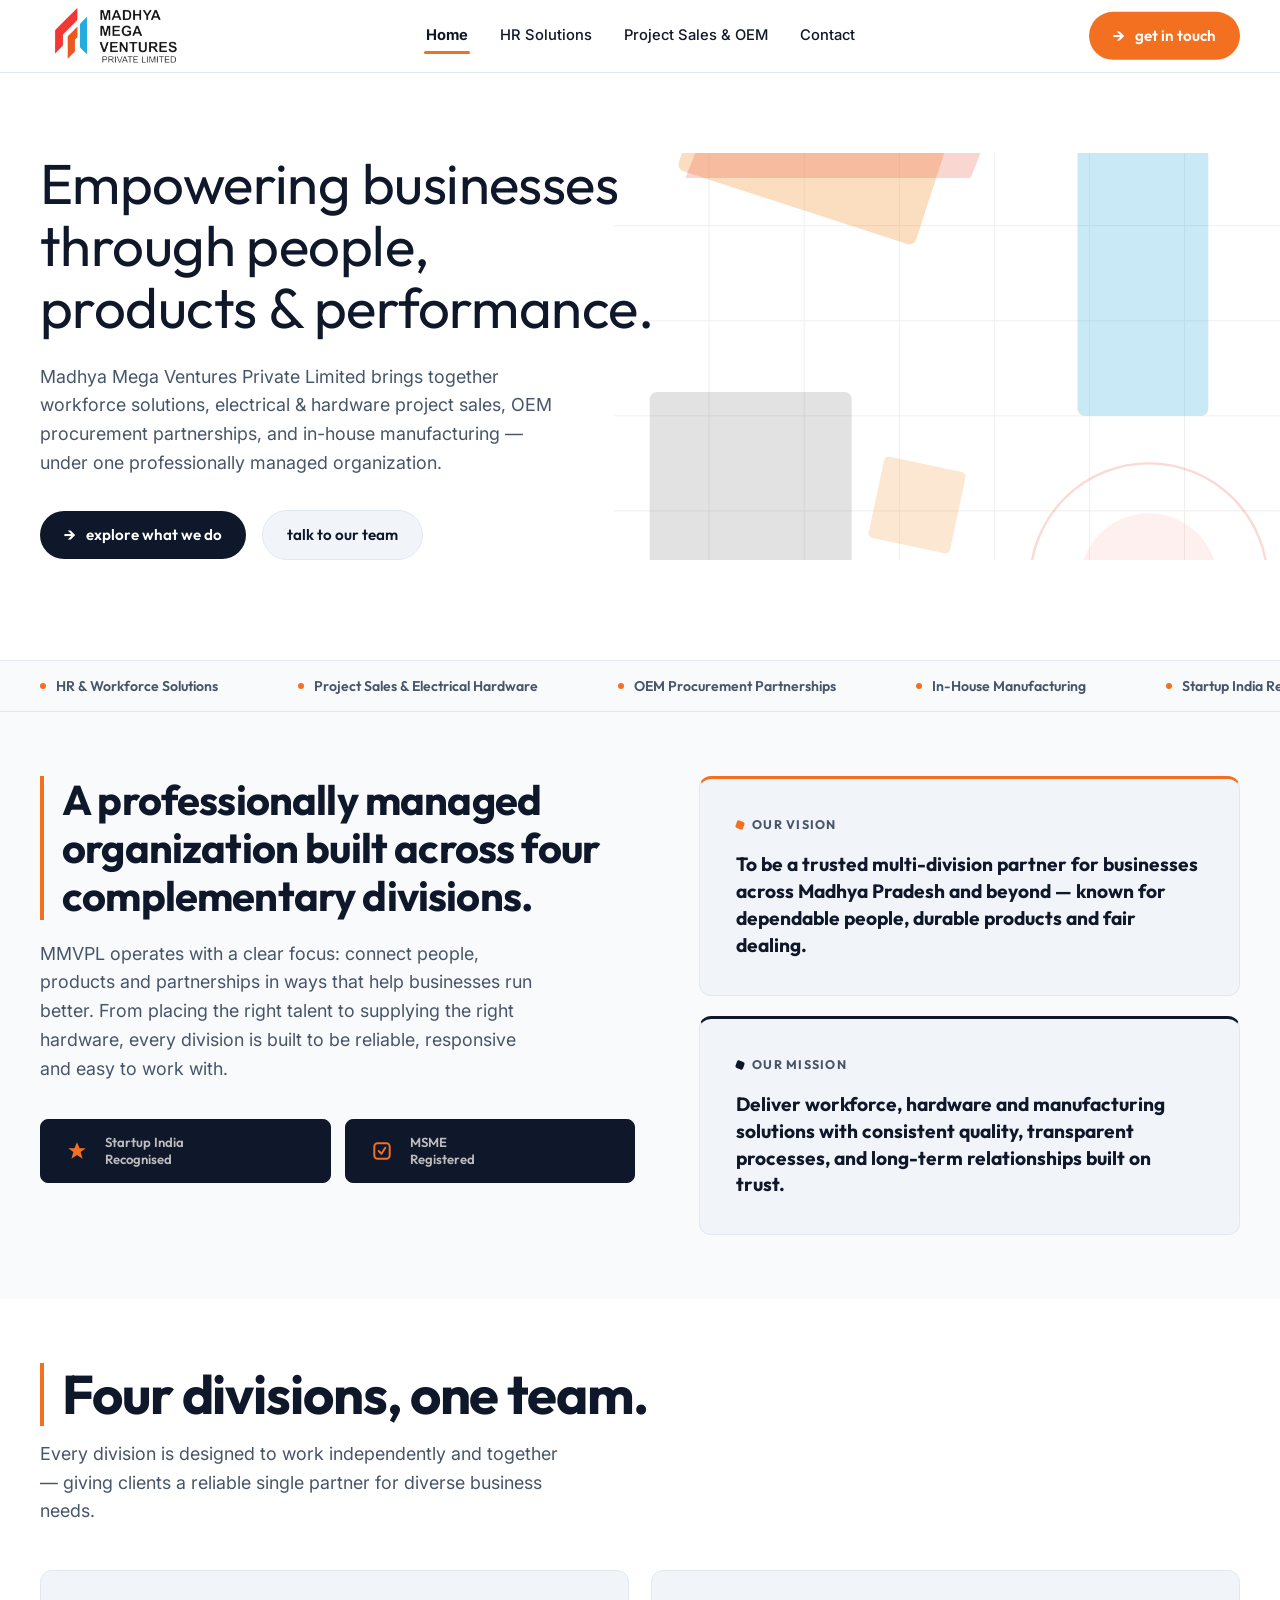
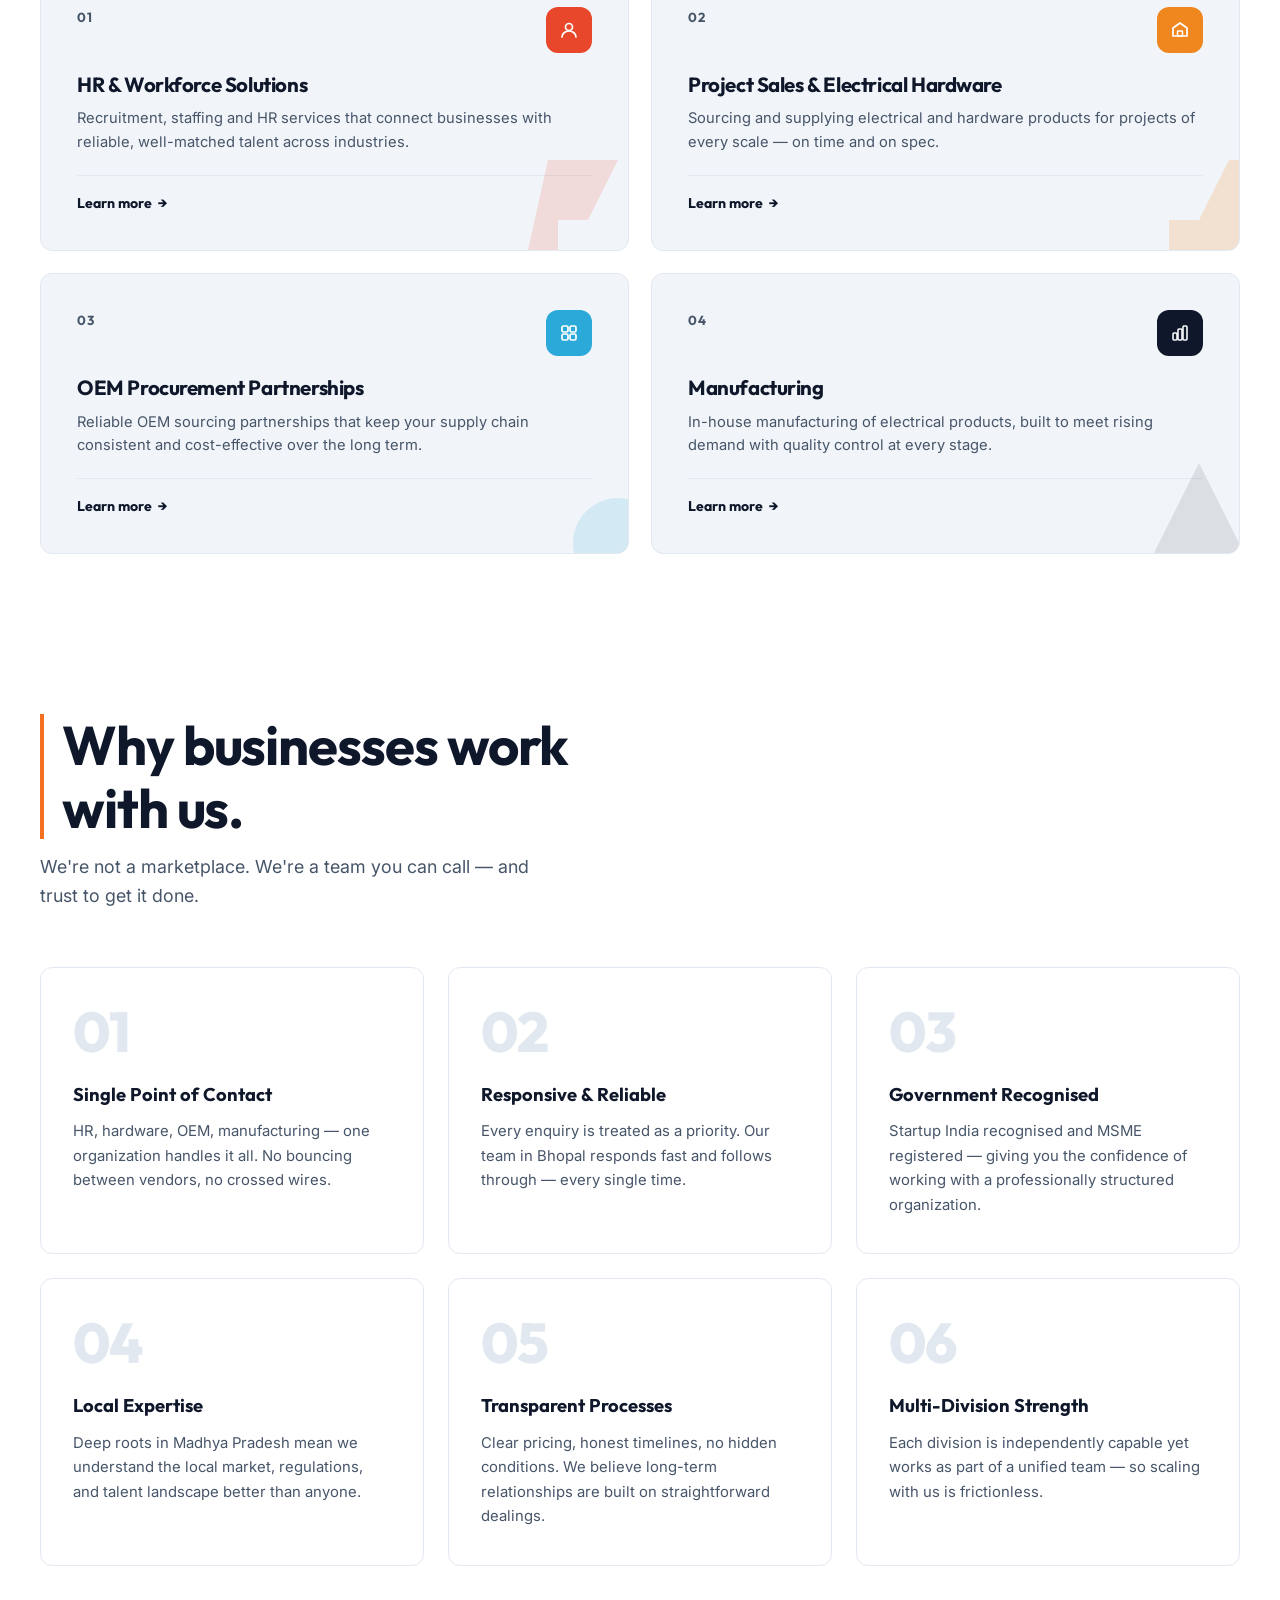
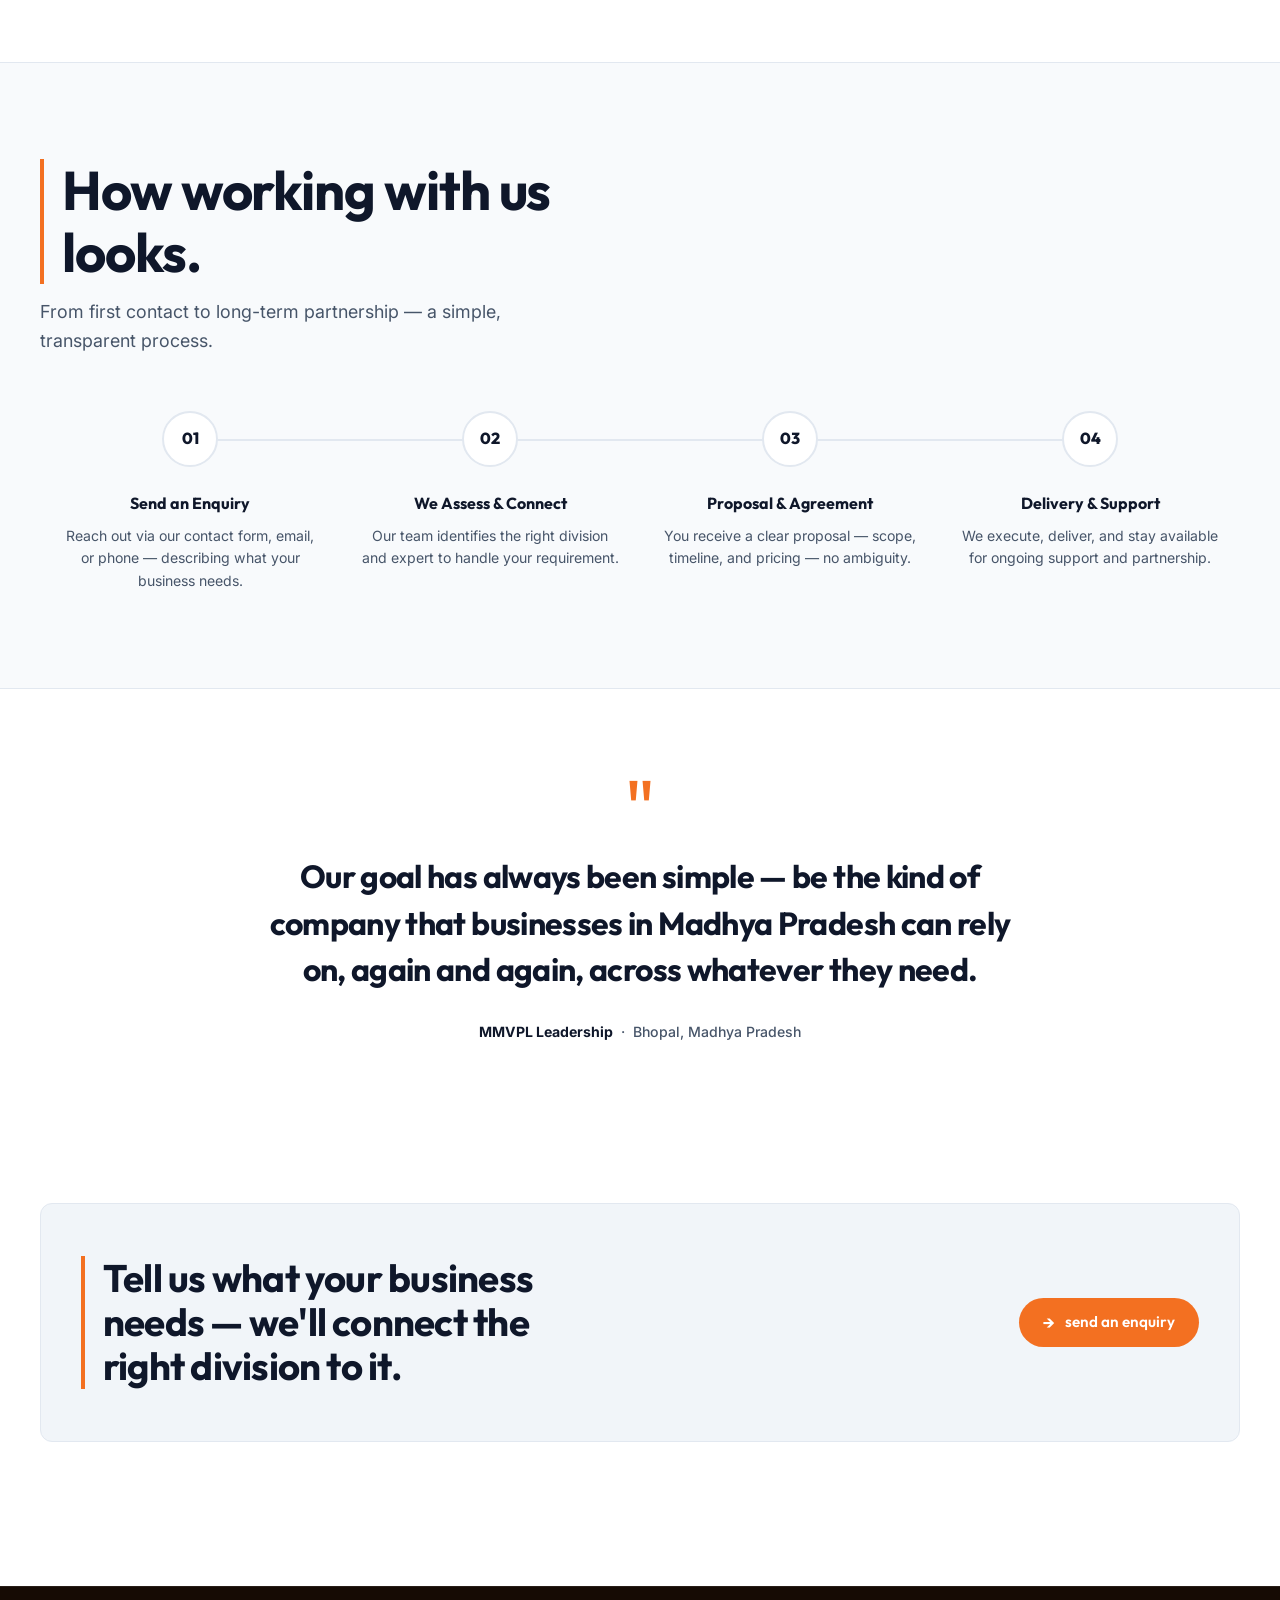
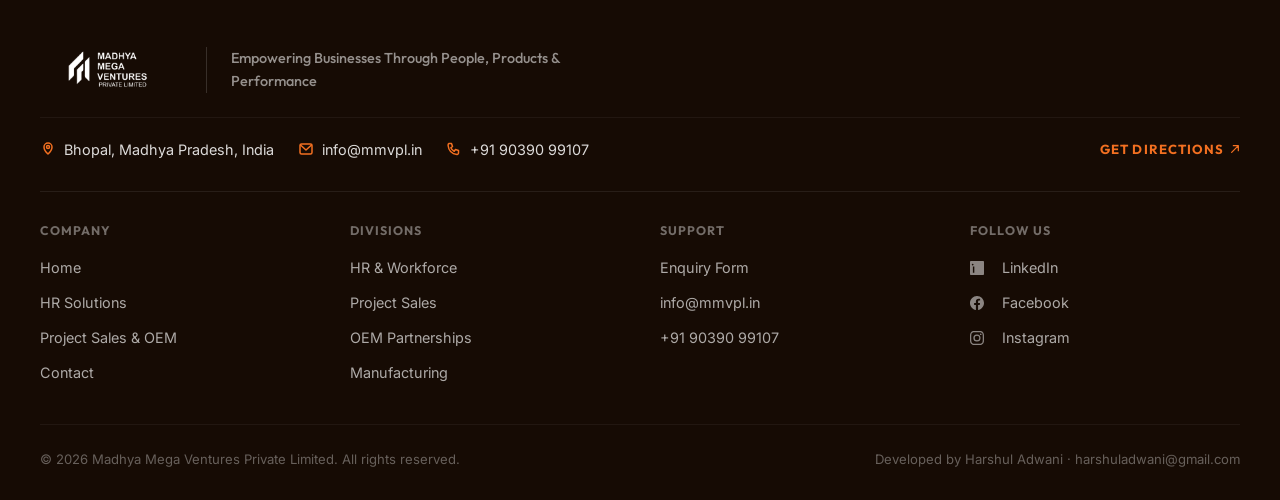
==== index.html @ 1be4a516 "updated website" ====
<!DOCTYPE html>
<html lang="en">
<head>
  <meta charset="UTF-8" />
  <meta name="viewport" content="width=device-width, initial-scale=1.0" />
  <title>Madhya Mega Ventures Pvt Ltd — Empowering Businesses Through People, Products & Performance</title>
  <meta name="description" content="MMVPL is a Startup India recognized, MSME registered company in Bhopal delivering HR & workforce solutions, electrical & hardware project sales, OEM procurement partnerships, and electrical product manufacturing." />
  <link rel="preconnect" href="https://fonts.googleapis.com">
  <link rel="preconnect" href="https://fonts.gstatic.com" crossorigin>
  <link href="https://fonts.googleapis.com/css2?family=DM+Serif+Display&family=Outfit:wght@500;600;700;800&family=Inter:wght@400;500;600&display=swap" rel="stylesheet">
  <link rel="stylesheet" href="style.css" />
  <style>
    /* ── Scroll-reveal base ── */
    .reveal {
      opacity: 0;
      transform: translateY(36px);
      transition: opacity 0.7s cubic-bezier(0.22,1,0.36,1), transform 0.7s cubic-bezier(0.22,1,0.36,1);
    }
    .reveal.visible { opacity: 1; transform: none; }
    .reveal-left  { opacity:0; transform:translateX(-40px); transition: opacity 0.7s cubic-bezier(0.22,1,0.36,1), transform 0.7s cubic-bezier(0.22,1,0.36,1); }
    .reveal-right { opacity:0; transform:translateX(40px);  transition: opacity 0.7s cubic-bezier(0.22,1,0.36,1), transform 0.7s cubic-bezier(0.22,1,0.36,1); }
    .reveal-left.visible, .reveal-right.visible { opacity:1; transform:none; }

    /* delay helpers */
    .d1 { transition-delay: 0.08s; }
    .d2 { transition-delay: 0.18s; }
    .d3 { transition-delay: 0.28s; }
    .d4 { transition-delay: 0.38s; }

    /* ── Hero animations ── */
    @keyframes heroFadeUp {
      from { opacity:0; transform:translateY(28px); }
      to   { opacity:1; transform:none; }
    }
    .hero-content h1  { animation: heroFadeUp .85s cubic-bezier(0.22,1,0.36,1) .1s both; }
    .hero-content .lede { animation: heroFadeUp .85s cubic-bezier(0.22,1,0.36,1) .28s both; }
    .hero-actions     { animation: heroFadeUp .85s cubic-bezier(0.22,1,0.36,1) .42s both; }
    .hero-badges      { animation: heroFadeUp .85s cubic-bezier(0.22,1,0.36,1) .56s both; }

    @keyframes geoFloat {
      0%,100% { transform: translateY(0px) rotate(0deg); }
      50%      { transform: translateY(-14px) rotate(1.5deg); }
    }
    .hero-geo { animation: geoFloat 9s ease-in-out infinite; }

    /* ── Hero trust badges (inline, below buttons) ── */
    .hero-badges {
      display: flex;
      gap: 12px;
      margin-top: 36px;
      flex-wrap: wrap;
    }
    .hero-badge {
      display: inline-flex;
      align-items: center;
      gap: 8px;
      padding: 8px 16px;
      border-radius: var(--radius-pill);
      border: 1px solid var(--line);
      background: var(--card);
      font-family: var(--ff-display);
      font-size: 0.82rem;
      font-weight: 600;
      color: var(--ink);
    }
    .hero-badge svg { width:14px; height:14px; color: var(--accent); flex-shrink:0; }

    /* ── Ticker / marquee ── */
    .ticker-wrap {
      overflow: hidden;
      border-top: 1px solid var(--line);
      border-bottom: 1px solid var(--line);
      padding: 14px 0;
      background: var(--bg-soft);
    }
    .ticker-track {
      display: flex;
      width: max-content;
      animation: ticker 28s linear infinite;
    }
    .ticker-track:hover { animation-play-state: paused; }
    @keyframes ticker {
      from { transform: translateX(0); }
      to   { transform: translateX(-50%); }
    }
    .ticker-item {
      display: flex;
      align-items: center;
      gap: 10px;
      padding: 0 40px;
      font-family: var(--ff-display);
      font-size: 0.88rem;
      font-weight: 600;
      color: var(--ink-soft);
      white-space: nowrap;
    }
    .ticker-dot {
      width: 6px; height: 6px;
      border-radius: 50%;
      background: var(--accent);
      flex-shrink: 0;
    }

    /* ── Stats strip ── */
    .stats-strip {
      padding: 72px 0;
      background: var(--bg-soft);
      border-bottom: 1px solid var(--line);
    }
    .stats-grid {
      display: grid;
      grid-template-columns: repeat(4, 1fr);
      gap: 0;
    }
    .stat-item {
      padding: 24px 40px;
      border-right: 1px solid var(--line);
      text-align: center;
    }
    .stat-item:last-child { border-right: none; }
    .stat-number {
      font-family: var(--ff-display);
      font-size: clamp(2.4rem, 4vw, 3.6rem);
      font-weight: 800;
      letter-spacing: -0.04em;
      color: var(--ink);
      line-height: 1;
    }
    .stat-number span { color: var(--accent); }
    .stat-label {
      font-size: 0.88rem;
      color: var(--ink-soft);
      margin-top: 6px;
      font-weight: 500;
    }

    /* ── Why us / pillars ── */
    .pillars-section { padding: 96px 0; }
    .pillars-grid {
      display: grid;
      grid-template-columns: repeat(3, 1fr);
      gap: 24px;
      margin-top: 56px;
    }
    .pillar-card {
      padding: 36px 32px;
      border-radius: var(--radius-lg);
      border: 1px solid var(--line);
      background: var(--bg);
      position: relative;
      overflow: hidden;
      transition: border-color .25s, box-shadow .25s, transform .25s;
    }
    .pillar-card:hover {
      border-color: var(--accent);
      box-shadow: 0 12px 32px -8px rgba(0,0,0,0.08);
      transform: translateY(-4px);
    }
    .pillar-num {
      font-family: var(--ff-display);
      font-size: 3.5rem;
      font-weight: 800;
      color: var(--line);
      line-height: 1;
      margin-bottom: 20px;
      letter-spacing: -0.04em;
    }
    .pillar-title {
      font-family: var(--ff-display);
      font-size: 1.15rem;
      font-weight: 700;
      color: var(--ink);
      margin-bottom: 10px;
    }
    .pillar-desc { font-size: 0.93rem; color: var(--ink-soft); line-height: 1.65; }
    .pillar-accent-line {
      position: absolute;
      bottom: 0; left: 0; right: 0;
      height: 3px;
      background: var(--accent);
      transform: scaleX(0);
      transform-origin: left;
      transition: transform .3s cubic-bezier(0.22,1,0.36,1);
    }
    .pillar-card:hover .pillar-accent-line { transform: scaleX(1); }

    /* ── Process / how it works ── */
    .process-section {
      padding: 96px 0;
      background: var(--bg-soft);
      border-top: 1px solid var(--line);
      border-bottom: 1px solid var(--line);
    }
    .process-steps {
      display: grid;
      grid-template-columns: repeat(4, 1fr);
      gap: 0;
      margin-top: 56px;
      position: relative;
    }
    .process-steps::before {
      content: '';
      position: absolute;
      top: 28px; left: 12.5%; right: 12.5%;
      height: 2px;
      background: var(--line);
      z-index: 0;
    }
    .process-step {
      display: flex;
      flex-direction: column;
      align-items: center;
      text-align: center;
      padding: 0 20px;
      position: relative;
      z-index: 1;
    }
    .step-circle {
      width: 56px; height: 56px;
      border-radius: 50%;
      background: var(--bg);
      border: 2px solid var(--line);
      display: flex; align-items: center; justify-content: center;
      font-family: var(--ff-display);
      font-weight: 800;
      font-size: 1rem;
      color: var(--ink);
      margin-bottom: 24px;
      transition: background .25s, border-color .25s, color .25s;
      position: relative;
    }
    .process-step.active .step-circle,
    .process-step:hover .step-circle {
      background: var(--accent);
      border-color: var(--accent);
      color: #fff;
    }
    .step-title {
      font-family: var(--ff-display);
      font-size: 1rem;
      font-weight: 700;
      color: var(--ink);
      margin-bottom: 8px;
    }
    .step-desc { font-size: 0.88rem; color: var(--ink-soft); line-height: 1.6; }

    /* ── Testimonial / quote band ── */
    .quote-band {
      padding: 96px 0;
    }
    .quote-inner {
      max-width: 780px;
      margin: 0 auto;
      text-align: center;
    }
    .quote-mark {
      font-family: var(--ff-display);
      font-size: 5rem;
      line-height: .6;
      color: var(--accent);
      margin-bottom: 20px;
      display: block;
    }
    .quote-text {
      font-family: var(--ff-display);
      font-size: clamp(1.4rem, 2.6vw, 2rem);
      font-weight: 700;
      color: var(--ink);
      line-height: 1.45;
      letter-spacing: -.02em;
    }
    .quote-attr {
      margin-top: 28px;
      font-size: 0.88rem;
      color: var(--ink-soft);
      font-weight: 500;
    }
    .quote-attr strong { color: var(--ink); }

    /* ── Responsive additions ── */
    @media (max-width: 980px) {
      .stats-grid { grid-template-columns: repeat(2,1fr); }
      .stat-item:nth-child(2) { border-right: none; }
      .stat-item:nth-child(3) { border-top: 1px solid var(--line); }
      .stat-item:nth-child(4) { border-top: 1px solid var(--line); border-right: none; }
      .pillars-grid { grid-template-columns: 1fr 1fr; }
      .process-steps { grid-template-columns: 1fr 1fr; gap: 40px; }
      .process-steps::before { display: none; }
    }
    @media (max-width: 640px) {
      .stats-grid { grid-template-columns: 1fr 1fr; }
      .pillars-grid { grid-template-columns: 1fr; }
      .process-steps { grid-template-columns: 1fr; }
    }
  </style>
</head>
<body data-accent="orange">

  <!-- NAV -->
  <header class="site-header">
    <nav class="nav" aria-label="Primary">
      <a href="index.html" class="brand" aria-label="MMVPL home">
        <img class="brand-mark" src="images/logo-full.png" alt="MMVPL logo" />
      </a>
      <ul class="nav-links">
        <li><a href="index.html" aria-current="page">Home</a></li>
        <li><a href="hr-solutions.html">HR Solutions</a></li>
        <li><a href="project-sales-oem.html">Project Sales &amp; OEM</a></li>
        <li><a href="contact.html">Contact</a></li>
      </ul>
      <a href="contact.html" class="btn btn-accent nav-cta">
        <span class="btn-arrow" aria-hidden="true">→</span>
        get in touch
      </a>
      <button class="nav-toggle" aria-label="Open menu" aria-expanded="false">
        <svg viewBox="0 0 18 18" fill="none"><path d="M2 5h14M2 9h14M2 13h14" stroke="currentColor" stroke-width="1.6" stroke-linecap="round"/></svg>
      </button>
      <div class="nav-drawer">
        <ul>
          <li><a href="index.html" aria-current="page">Home</a></li>
          <li><a href="hr-solutions.html">HR Solutions</a></li>
          <li><a href="project-sales-oem.html">Project Sales &amp; OEM</a></li>
          <li><a href="contact.html">Contact</a></li>
        </ul>
        <a href="contact.html" class="btn btn-accent nav-cta">
          <span class="btn-arrow" aria-hidden="true">→</span>
          get in touch
        </a>
      </div>
    </nav>
  </header>

  <main>

    <!-- ============================================================
         HERO
    ============================================================ -->
    <section class="hero">
      <div class="container hero-grid">
        <div class="hero-content">
          <h1>Empowering businesses through people, products &amp; performance.</h1>
          <p class="lede">Madhya Mega Ventures Private Limited brings together workforce solutions, electrical &amp; hardware project sales, OEM procurement partnerships, and in-house manufacturing — under one professionally managed organization.</p>
          <div class="hero-actions">
            <a href="#what-we-do" class="btn btn-primary">
              <span class="btn-arrow" aria-hidden="true">→</span>
              explore what we do
            </a>
            <a href="contact.html" class="btn btn-ghost">talk to our team</a>
          </div>
        </div>
        <div class="hero-visual" aria-hidden="true">
          <svg class="hero-geo" viewBox="0 0 560 700" fill="none" xmlns="http://www.w3.org/2000/svg" preserveAspectRatio="xMidYMid slice" style="mix-blend-mode:multiply;">
            <g stroke="#C8C2B8" stroke-width="0.7" opacity="0.3">
              <line x1="0" y1="80"  x2="560" y2="80"/><line x1="0" y1="160" x2="560" y2="160"/>
              <line x1="0" y1="240" x2="560" y2="240"/><line x1="0" y1="320" x2="560" y2="320"/>
              <line x1="0" y1="400" x2="560" y2="400"/><line x1="0" y1="480" x2="560" y2="480"/>
              <line x1="0" y1="560" x2="560" y2="560"/>
              <line x1="80"  y1="0" x2="80"  y2="700"/><line x1="160" y1="0" x2="160" y2="700"/>
              <line x1="240" y1="0" x2="240" y2="700"/><line x1="320" y1="0" x2="320" y2="700"/>
              <line x1="400" y1="0" x2="400" y2="700"/><line x1="480" y1="0" x2="480" y2="700"/>
            </g>
            <rect x="80" y="20" width="210" height="210" rx="6" fill="#F0871E" opacity="0.28" transform="rotate(18 185 125)"/>
            <polygon points="140,0 380,0 300,200 60,200" fill="#E8472B" opacity="0.22"/>
            <rect x="390" y="40" width="110" height="360" rx="6" fill="#2BA9D9" opacity="0.25"/>
            <rect x="30" y="380" width="170" height="170" rx="6" fill="#16151A" opacity="0.12"/>
            <rect x="220" y="440" width="70" height="70" rx="4" fill="#F0871E" opacity="0.2" transform="rotate(12 255 475)"/>
            <circle cx="450" cy="540" r="100" stroke="#E8472B" stroke-width="2" fill="none" opacity="0.2"/>
            <circle cx="450" cy="540" r="58" fill="#E8472B" opacity="0.08"/>
            <line x1="460" y1="10" x2="560" y2="110" stroke="#16151A" stroke-width="2" opacity="0.08" stroke-linecap="round"/>
            <circle cx="490" cy="630" r="6" fill="#16151A" opacity="0.1"/>
            <rect x="30" y="580" width="150" height="7" rx="4" fill="#2BA9D9" opacity="0.18"/>
          </svg>
        </div>
      </div>
    </section>

    <!-- ============================================================
         TICKER
    ============================================================ -->
    <div class="ticker-wrap" aria-hidden="true">
      <div class="ticker-track">
        <!-- repeated twice for seamless loop -->
        <span class="ticker-item"><span class="ticker-dot"></span>HR &amp; Workforce Solutions</span>
        <span class="ticker-item"><span class="ticker-dot"></span>Project Sales &amp; Electrical Hardware</span>
        <span class="ticker-item"><span class="ticker-dot"></span>OEM Procurement Partnerships</span>
        <span class="ticker-item"><span class="ticker-dot"></span>In-House Manufacturing</span>
        <span class="ticker-item"><span class="ticker-dot"></span>Startup India Recognised</span>
        <span class="ticker-item"><span class="ticker-dot"></span>MSME Registered</span>
        <span class="ticker-item"><span class="ticker-dot"></span>Based in Bhopal, MP</span>
        <span class="ticker-item"><span class="ticker-dot"></span>HR &amp; Workforce Solutions</span>
        <span class="ticker-item"><span class="ticker-dot"></span>Project Sales &amp; Electrical Hardware</span>
        <span class="ticker-item"><span class="ticker-dot"></span>OEM Procurement Partnerships</span>
        <span class="ticker-item"><span class="ticker-dot"></span>In-House Manufacturing</span>
        <span class="ticker-item"><span class="ticker-dot"></span>Startup India Recognised</span>
        <span class="ticker-item"><span class="ticker-dot"></span>MSME Registered</span>
        <span class="ticker-item"><span class="ticker-dot"></span>Based in Bhopal, MP</span>
      </div>
    </div>

   <!-- ============================================================
         ABOUT
    ============================================================ -->
    <section class="section about-section" id="about">
      <div class="container">
        <div class="about-grid">
          <div class="about-left reveal-left">
            <h2 class="section-heading about-heading">A professionally managed organization built across four complementary divisions.</h2>
            <p class="lede about-lede">MMVPL operates with a clear focus: connect people, products and partnerships in ways that help businesses run better. From placing the right talent to supplying the right hardware, every division is built to be reliable, responsive and easy to work with.</p>
            <div class="about-badges">
              <div class="about-badge about-badge--accent">
                <span class="about-badge-icon" aria-hidden="true">
                  <svg viewBox="0 0 20 20" fill="none"><path d="M10 2L12.4 7.5H18L13.3 11L15.1 17L10 13.6L4.9 17L6.7 11L2 7.5H7.6L10 2Z" fill="currentColor"/></svg>
                </span>
                <span class="about-badge-label">Startup India<br>Recognised</span>
              </div>
              <div class="about-badge about-badge--accent">
                <span class="about-badge-icon" aria-hidden="true">
                  <svg viewBox="0 0 20 20" fill="none"><rect x="3" y="3" width="14" height="14" rx="3" stroke="currentColor" stroke-width="1.8"/><path d="M7 10l2.5 2.5L13 7" stroke="currentColor" stroke-width="1.8" stroke-linecap="round" stroke-linejoin="round"/></svg>
                </span>
                <span class="about-badge-label">MSME<br>Registered</span>
              </div>
            </div>
          </div>
          <div class="about-right reveal-right">
            <div class="vm-card vm-card--vision">
              <div class="vm-label"><span class="vm-label-dot"></span>Our Vision</div>
              <p class="vm-text">To be a trusted multi-division partner for businesses across Madhya Pradesh and beyond — known for dependable people, durable products and fair dealing.</p>
            </div>
            <div class="vm-card vm-card--mission">
              <div class="vm-label"><span class="vm-label-dot vm-label-dot--dark"></span>Our Mission</div>
              <p class="vm-text">Deliver workforce, hardware and manufacturing solutions with consistent quality, transparent processes, and long-term relationships built on trust.</p>
            </div>
          </div>
        </div>
      </div>
    </section>

    <!-- ============================================================
         WHAT WE DO — DIVISIONS
    ============================================================ -->
    <section class="section divisions-section" id="what-we-do">
      <div class="container">
        <div class="section-head reveal">
          <h2 class="section-heading">Four divisions, one team.</h2>
          <p class="lede" style="margin-top:14px;">Every division is designed to work independently and together — giving clients a reliable single partner for diverse business needs.</p>
        </div>
        <div class="div-grid">
          <div class="div-card reveal d1">
            <div class="div-card-top">
              <span class="div-num">01</span>
              <div class="div-icon div-icon--red">
                <svg viewBox="0 0 20 20" fill="none"><circle cx="10" cy="7" r="3.5" stroke="currentColor" stroke-width="1.7"/><path d="M3 17c0-3.3 3.1-6 7-6s7 2.7 7 6" stroke="currentColor" stroke-width="1.7" stroke-linecap="round"/></svg>
              </div>
            </div>
            <h3 class="div-title">HR &amp; Workforce Solutions</h3>
            <p class="div-desc">Recruitment, staffing and HR services that connect businesses with reliable, well-matched talent across industries.</p>
            <div class="div-sep"></div>
            <a href="hr-solutions.html" class="div-link">Learn more <span aria-hidden="true">→</span></a>
            <svg class="card-shape" viewBox="0 0 140 140" fill="none" aria-hidden="true"><path d="M30 20 L100 20 L70 80 L40 80 L40 110 L10 110 Z" fill="#E8472B" opacity="0.15"/></svg>
          </div>
          <div class="div-card reveal d2">
            <div class="div-card-top">
              <span class="div-num">02</span>
              <div class="div-icon div-icon--orange">
                <svg viewBox="0 0 20 20" fill="none"><path d="M3 16V8l7-5 7 5v8H3Z" stroke="currentColor" stroke-width="1.7" stroke-linejoin="round"/><rect x="7.5" y="11" width="5" height="5" rx="0.5" stroke="currentColor" stroke-width="1.5"/></svg>
              </div>
            </div>
            <h3 class="div-title">Project Sales &amp; Electrical Hardware</h3>
            <p class="div-desc">Sourcing and supplying electrical and hardware products for projects of every scale — on time and on spec.</p>
            <div class="div-sep"></div>
            <a href="project-sales-oem.html" class="div-link">Learn more <span aria-hidden="true">→</span></a>
            <svg class="card-shape" viewBox="0 0 140 140" fill="none" aria-hidden="true"><path d="M40 110 L40 80 L70 80 L100 20 L120 20 L120 110 Z" fill="#F0871E" opacity="0.18"/></svg>
          </div>
          <div class="div-card reveal d3">
            <div class="div-card-top">
              <span class="div-num">03</span>
              <div class="div-icon div-icon--cyan">
                <svg viewBox="0 0 20 20" fill="none"><rect x="3" y="3" width="6" height="6" rx="1.5" stroke="currentColor" stroke-width="1.7"/><rect x="11" y="3" width="6" height="6" rx="1.5" stroke="currentColor" stroke-width="1.7"/><rect x="3" y="11" width="6" height="6" rx="1.5" stroke="currentColor" stroke-width="1.7"/><rect x="11" y="11" width="6" height="6" rx="1.5" stroke="currentColor" stroke-width="1.7"/></svg>
              </div>
            </div>
            <h3 class="div-title">OEM Procurement Partnerships</h3>
            <p class="div-desc">Reliable OEM sourcing partnerships that keep your supply chain consistent and cost-effective over the long term.</p>
            <div class="div-sep"></div>
            <a href="project-sales-oem.html" class="div-link">Learn more <span aria-hidden="true">→</span></a>
            <svg class="card-shape" viewBox="0 0 140 140" fill="none" aria-hidden="true"><circle cx="100" cy="100" r="45" fill="#2BA9D9" opacity="0.15"/></svg>
          </div>
          <div class="div-card reveal d4">
            <div class="div-card-top">
              <span class="div-num">04</span>
              <div class="div-icon div-icon--dark">
                <svg viewBox="0 0 20 20" fill="none"><rect x="3" y="10" width="4" height="7" rx="1" stroke="currentColor" stroke-width="1.6"/><rect x="8" y="6" width="4" height="11" rx="1" stroke="currentColor" stroke-width="1.6"/><rect x="13" y="3" width="4" height="14" rx="1" stroke="currentColor" stroke-width="1.6"/></svg>
              </div>
            </div>
            <h3 class="div-title">Manufacturing</h3>
            <p class="div-desc">In-house manufacturing of electrical products, built to meet rising demand with quality control at every stage.</p>
            <div class="div-sep"></div>
            <a href="project-sales-oem.html" class="div-link">Learn more <span aria-hidden="true">→</span></a>
            <svg class="card-shape" viewBox="0 0 140 140" fill="none" aria-hidden="true"><path d="M20 120 L70 20 L120 120 Z" fill="#16151A" opacity="0.1"/></svg>
          </div>
        </div>
      </div>
    </section>

    <!-- ============================================================
         WHY CHOOSE US — PILLARS
    ============================================================ -->
    <section class="pillars-section">
      <div class="container">
        <div class="section-head reveal">
          <h2 class="section-heading">Why businesses work with us.</h2>
          <p class="lede" style="margin-top:14px;">We're not a marketplace. We're a team you can call — and trust to get it done.</p>
        </div>
        <div class="pillars-grid">
          <div class="pillar-card reveal d1">
            <div class="pillar-num">01</div>
            <div class="pillar-title">Single Point of Contact</div>
            <p class="pillar-desc">HR, hardware, OEM, manufacturing — one organization handles it all. No bouncing between vendors, no crossed wires.</p>
            <div class="pillar-accent-line"></div>
          </div>
          <div class="pillar-card reveal d2">
            <div class="pillar-num">02</div>
            <div class="pillar-title">Responsive & Reliable</div>
            <p class="pillar-desc">Every enquiry is treated as a priority. Our team in Bhopal responds fast and follows through — every single time.</p>
            <div class="pillar-accent-line"></div>
          </div>
          <div class="pillar-card reveal d3">
            <div class="pillar-num">03</div>
            <div class="pillar-title">Government Recognised</div>
            <p class="pillar-desc">Startup India recognised and MSME registered — giving you the confidence of working with a professionally structured organization.</p>
            <div class="pillar-accent-line"></div>
          </div>
          <div class="pillar-card reveal d1">
            <div class="pillar-num">04</div>
            <div class="pillar-title">Local Expertise</div>
            <p class="pillar-desc">Deep roots in Madhya Pradesh mean we understand the local market, regulations, and talent landscape better than anyone.</p>
            <div class="pillar-accent-line"></div>
          </div>
          <div class="pillar-card reveal d2">
            <div class="pillar-num">05</div>
            <div class="pillar-title">Transparent Processes</div>
            <p class="pillar-desc">Clear pricing, honest timelines, no hidden conditions. We believe long-term relationships are built on straightforward dealings.</p>
            <div class="pillar-accent-line"></div>
          </div>
          <div class="pillar-card reveal d3">
            <div class="pillar-num">06</div>
            <div class="pillar-title">Multi-Division Strength</div>
            <p class="pillar-desc">Each division is independently capable yet works as part of a unified team — so scaling with us is frictionless.</p>
            <div class="pillar-accent-line"></div>
          </div>
        </div>
      </div>
    </section>

    <!-- ============================================================
         HOW IT WORKS — PROCESS
    ============================================================ -->
    <section class="process-section">
      <div class="container">
        <div class="section-head reveal">
          <h2 class="section-heading">How working with us looks.</h2>
          <p class="lede" style="margin-top:14px;">From first contact to long-term partnership — a simple, transparent process.</p>
        </div>
        <div class="process-steps">
          <div class="process-step reveal d1">
            <div class="step-circle">01</div>
            <div class="step-title">Send an Enquiry</div>
            <p class="step-desc">Reach out via our contact form, email, or phone — describing what your business needs.</p>
          </div>
          <div class="process-step reveal d2">
            <div class="step-circle">02</div>
            <div class="step-title">We Assess &amp; Connect</div>
            <p class="step-desc">Our team identifies the right division and expert to handle your requirement.</p>
          </div>
          <div class="process-step reveal d3">
            <div class="step-circle">03</div>
            <div class="step-title">Proposal &amp; Agreement</div>
            <p class="step-desc">You receive a clear proposal — scope, timeline, and pricing — no ambiguity.</p>
          </div>
          <div class="process-step reveal d4">
            <div class="step-circle">04</div>
            <div class="step-title">Delivery &amp; Support</div>
            <p class="step-desc">We execute, deliver, and stay available for ongoing support and partnership.</p>
          </div>
        </div>
      </div>
    </section>

    <!-- ============================================================
         QUOTE / TESTIMONIAL
    ============================================================ -->
    <section class="quote-band">
      <div class="container">
        <div class="quote-inner reveal">
          <span class="quote-mark" aria-hidden="true">"</span>
          <p class="quote-text">Our goal has always been simple — be the kind of company that businesses in Madhya Pradesh can rely on, again and again, across whatever they need.</p>
          <p class="quote-attr"><strong>MMVPL Leadership</strong> &nbsp;·&nbsp; Bhopal, Madhya Pradesh</p>
        </div>
      </div>
    </section>

    <!-- ============================================================
         CTA BAND
    ============================================================ -->
    <section class="section">
      <div class="container">
        <div class="cta-band reveal">
          <div>
            <h2 class="section-heading" style="margin-top:12px;">Tell us what your business needs — we'll connect the right division to it.</h2>
          </div>
          <a href="contact.html" class="btn btn-accent">
            <span class="btn-arrow" aria-hidden="true">→</span>
            send an enquiry
          </a>
        </div>
      </div>
    </section>

  </main>

  <!-- FOOTER -->
  <footer class="site-footer">
    <div class="container">
      <div class="footer-top">
        <a href="index.html" class="brand" aria-label="MMVPL home">
          <img class="brand-mark" src="images/logo-full.png" alt="MMVPL logo" style="transform: none; height: 45px; width: auto;" />
        </a>
        <div class="tagline">Empowering Businesses Through People, Products &amp; Performance</div>
      </div>
      <div class="footer-contact-bar">
        <div class="footer-contact-items">
          <div class="footer-contact-item">
            <svg viewBox="0 0 16 16" fill="none" stroke="currentColor" stroke-width="1.5" stroke-linecap="round" stroke-linejoin="round"><path d="M12 6c0 3.5-4 7-4 7s-4-3.5-4-7a4 4 0 1 1 8 0z"/><circle cx="8" cy="6" r="1.5"/></svg>
            <span>Bhopal, Madhya Pradesh, India</span>
          </div>
          <div class="footer-contact-item">
            <svg viewBox="0 0 16 16" fill="none" stroke="currentColor" stroke-width="1.5" stroke-linecap="round" stroke-linejoin="round"><rect x="2" y="3" width="12" height="10" rx="1.5"/><path d="M2.5 4L8 9L13.5 4"/></svg>
            <a href="mailto:info@mmvpl.in">info@mmvpl.in</a>
          </div>
          <div class="footer-contact-item">
            <svg viewBox="0 0 16 16" fill="none" stroke="currentColor" stroke-width="1.5" stroke-linecap="round" stroke-linejoin="round"><path d="M3 2.5L5.5 2.5L6.5 5.5L4.8 6.8C5.5 8.4 6.6 9.5 8.2 10.2L9.5 8.5L12.5 9.5V12C12.5 12.8 11.8 13.5 11 13.4C6 12.9 2.6 9.5 2.1 4.5C2 3.7 2.2 2.9 3 2.5Z"/></svg>
            <a href="tel:+919039099107">+91 90390 99107</a>
          </div>
        </div>
        <a href="https://maps.google.com/?q=Bhopal,Madhya+Pradesh,India" target="_blank" rel="noopener noreferrer" class="get-directions-btn">
          Get Directions
          <svg viewBox="0 0 12 12" fill="none" stroke="currentColor" stroke-width="1.5" style="width:10px;height:10px;"><path d="M2 10L10 2M10 2H4M10 2V8" stroke-linecap="round" stroke-linejoin="round"/></svg>
        </a>
      </div>
      <hr class="footer-divider" />
      <div class="footer-cols">
        <div class="footer-col">
          <h4>Company</h4>
          <ul>
            <li><a href="index.html">Home</a></li>
            <li><a href="hr-solutions.html">HR Solutions</a></li>
            <li><a href="project-sales-oem.html">Project Sales &amp; OEM</a></li>
            <li><a href="contact.html">Contact</a></li>
          </ul>
        </div>
        <div class="footer-col">
          <h4>Divisions</h4>
          <ul>
            <li><a href="hr-solutions.html">HR &amp; Workforce</a></li>
            <li><a href="project-sales-oem.html">Project Sales</a></li>
            <li><a href="project-sales-oem.html">OEM Partnerships</a></li>
            <li><a href="project-sales-oem.html">Manufacturing</a></li>
          </ul>
        </div>
        <div class="footer-col">
          <h4>Support</h4>
          <ul>
            <li><a href="contact.html">Enquiry Form</a></li>
            <li><a href="mailto:info@mmvpl.in">info@mmvpl.in</a></li>
            <li><a href="tel:+919039099107">+91 90390 99107</a></li>
          </ul>
        </div>
        <div class="footer-col">
          <h4>Follow Us</h4>
          <ul>
            <li><a href="#" class="social-link"><svg viewBox="0 0 16 16" fill="currentColor" style="width:14px;height:14px;margin-right:8px;display:inline-block;vertical-align:middle;"><path d="M0 1.146C0 .513.526 0 1.175 0h13.65C15.474 0 16 .513 16 1.146v13.708c0 .633-.526 1.146-1.175 1.146H1.175C.526 16 0 15.487 0 14.854V1.146zm4.943 12.248V6.169H3.3V13.39h1.643zm-1.88-8.29c.566 0 1.02-.454 1.02-1.02 0-.565-.454-1.018-1.02-1.018-.566 0-1.019.453-1.019 1.019 0 .566.453 1.02 1.019 1.02zM13.39 13.39h-1.643V10.8c0-.617-.012-1.412-.86-1.412-.86 0-.992.673-.992 1.368v2.634H8.252V6.169h1.578v.981h.022c.22-.416.757-.854 1.554-.854 1.663 0 1.97 1.095 1.97 2.518v4.576z"/></svg><span>LinkedIn</span></a></li>
            <li><a href="#" class="social-link"><svg viewBox="0 0 16 16" fill="currentColor" style="width:14px;height:14px;margin-right:8px;display:inline-block;vertical-align:middle;"><path d="M16 8.049c0-4.446-3.582-8.05-8-8.05C3.58 0-.02 3.603-.02 8.05c0 4.017 2.926 7.347 6.75 7.951v-5.625h-2.03V8.05H6.73V6.275c0-2.017 1.194-3.136 3.028-3.136.878 0 1.8.158 1.8.158v1.97h-1.009c-.993 0-1.303.621-1.303 1.258v1.51h2.218l-.354 2.326H9.25V16c3.824-.604 6.75-3.934 6.75-7.951z"/></svg><span>Facebook</span></a></li>
            <li><a href="#" class="social-link"><svg viewBox="0 0 16 16" fill="currentColor" style="width:14px;height:14px;margin-right:8px;display:inline-block;vertical-align:middle;"><path d="M8 0C5.829 0 5.556.01 4.703.048 3.85.088 3.269.222 2.76.42a3.917 3.917 0 0 0-1.417.923A3.917 3.917 0 0 0 .42 2.76C.222 3.268.087 3.85.048 4.7.01 5.555 0 5.827 0 8.001c0 2.172.01 2.444.048 3.297.04.852.174 1.433.372 1.942.205.526.478.972.923 1.417.444.445.89.719 1.416.923.51.198 1.09.333 1.942.372C5.555 15.99 5.827 16 8 16s2.444-.01 3.298-.048c.851-.04 1.434-.174 1.943-.372a3.916 3.916 0 0 0 1.416-.923c.445-.445.718-.891.923-1.417.197-.509.332-1.09.372-1.942C15.99 10.445 16 10.173 16 8s-.01-2.445-.048-3.299c-.04-.851-.175-1.433-.372-1.941a3.926 3.926 0 0 0-.923-1.417A3.911 3.911 0 0 0 13.24.42c-.51-.198-1.092-.333-1.943-.372C10.443.01 10.172 0 7.998 0h.003zm-.717 1.442h.718c2.136 0 2.389.007 3.232.046.78.035 1.204.166 1.486.275.373.145.64.319.92.599.28.28.453.546.598.92.11.281.24.705.275 1.485.039.843.047 1.096.047 3.231s-.008 2.389-.047 3.232c-.035.78-.166 1.203-.275 1.485a2.47 2.47 0 0 1-.599.919c-.28.28-.546.453-.92.598-.28.11-.704.24-1.485.276-.843.038-1.096.047-3.232.047s-2.39-.009-3.233-.047c-.78-.036-1.203-.166-1.485-.276a2.478 2.478 0 0 1-.92-.598 2.48 2.48 0 0 1-.6-.92c-.109-.281-.24-.705-.275-1.485-.038-.843-.046-1.096-.046-3.233 0-2.136.008-2.388.046-3.231.036-.78.166-1.204.276-1.486.145-.373.319-.64.599-.92.28-.28.546-.453.92-.598.282-.11.705-.24 1.485-.276.738-.034 1.024-.044 2.515-.045v.002zm4.988 1.328a.96.96 0 1 0 0 1.92.96.96 0 0 0 0-1.92zm-4.27 1.122a4.109 4.109 0 1 0 0 8.217 4.109 4.109 0 0 0 0-8.217zm0 1.441a2.667 2.667 0 1 1 0 5.334 2.667 2.667 0 0 1 0-5.334z"/></svg><span>Instagram</span></a></li>
          </ul>
        </div>
      </div>
      <div class="footer-bottom">
        <span>&copy; 2026 Madhya Mega Ventures Private Limited. All rights reserved.</span>
        <span>Developed by <span class="developer-credit">Harshul Adwani</span> &middot; harshuladwani@gmail.com</span>
      </div>
    </div>
  </footer>

  <script src="script.js"></script>
  <script>
    // Scroll reveal
    const revealEls = document.querySelectorAll('.reveal, .reveal-left, .reveal-right');
    const io = new IntersectionObserver((entries) => {
      entries.forEach(e => {
        if (e.isIntersecting) { e.target.classList.add('visible'); io.unobserve(e.target); }
      });
    }, { threshold: 0.12 });
    revealEls.forEach(el => io.observe(el));

    // Count-up
    function countUp(el) {
      const target = +el.dataset.target;
      const dur = 1600;
      const start = performance.now();
      function step(now) {
        const p = Math.min((now - start) / dur, 1);
        const ease = 1 - Math.pow(1 - p, 3);
        el.textContent = Math.round(ease * target);
        if (p < 1) requestAnimationFrame(step);
      }
      requestAnimationFrame(step);
    }
    const countEls = document.querySelectorAll('.count-up');
    const countIO = new IntersectionObserver((entries) => {
      entries.forEach(e => { if (e.isIntersecting) { countUp(e.target); countIO.unobserve(e.target); } });
    }, { threshold: 0.5 });
    countEls.forEach(el => countIO.observe(el));
  </script>
</body>
</html>
---- style.css ----
/* ============================================================
   MMVPL — Shared Stylesheet
   Tokens, layout, components. Per-page accent via [data-accent].
   ============================================================ */

/* ── Design tokens ── */
:root {
  --bg:         #FFFFFF;
  --bg-soft:    #F8FAFC;
  --header-bg:  rgba(255,255,255,0.85);
  --ink:        #0F172A;
  --ink-soft:   #475569;
  --card:       #F1F5F9;
  --card-deep:  #E2E8F0;
  --line:       #E2E8F0;

  --orange:     #F37021;
  --red:        #E8472B;
  --cyan:       #0EA5E9;

  --accent:     var(--orange);
  --accent-ink: #FFFFFF;
  --footer-bg:  #160B04;

  --radius-lg:   12px;
  --radius-md:   8px;
  --radius-pill: 999px;

  --container: 1600px;
  --gutter:    clamp(16px, 4vw, 40px);

  --ff-display: 'Outfit', sans-serif;
  --ff-body:    'Inter', sans-serif;
}

/* ── Dark mode ── */
body.dark-mode {
  --bg:        #0A0D14;
  --bg-soft:   #0E121E;
  --header-bg: rgba(10,13,20,0.85);
  --ink:       #F1F5F9;
  --ink-soft:  #94A3B8;
  --card:      #151A26;
  --card-deep: #1E2536;
  --line:      #1E2536;
  --orange:    #FF7D30;
  --red:       #FF5A3C;
  --cyan:      #00B4D8;
}

body[data-accent="red"]  { --accent: var(--red);  --footer-bg: #180504; }
body[data-accent="cyan"] { --accent: var(--cyan); --footer-bg: #041016; }

/* ============================================================
   Reset & Base
   ============================================================ */

*, *::before, *::after { margin: 0; padding: 0; box-sizing: border-box; }

html { scroll-behavior: smooth; }

body {
  font-family: var(--ff-body);
  background: var(--bg);
  color: var(--ink);
  font-size: 16px;
  line-height: 1.6;
  -webkit-font-smoothing: antialiased;
  transition: background-color 0.3s ease, color 0.3s ease;
}

/* Theme-switch transitions on key containers only (not every element) */
header, main, footer, section,
.card, .div-card, .pillar-card, .vm-card, .btn, .nav-drawer {
  transition: background-color 0.3s ease, color 0.3s ease,
              border-color 0.3s ease, box-shadow 0.3s ease;
}

img, svg { display: block; max-width: 100%; }
a { color: inherit; text-decoration: none; }
ul { list-style: none; }
button { font-family: inherit; cursor: pointer; border: none; background: none; }

:focus-visible {
  outline: 3px solid var(--accent);
  outline-offset: 3px;
  border-radius: 4px;
}

@media (prefers-reduced-motion: reduce) {
  *, *::before, *::after {
    animation-duration: 0.01ms !important;
    transition-duration: 0.01ms !important;
    scroll-behavior: auto !important;
  }
}

.container {
  max-width: var(--container);
  margin: 0 auto;
  padding: 0 var(--gutter);
}

.visually-hidden {
  position: absolute;
  width: 1px; height: 1px;
  margin: -1px; overflow: hidden;
  clip: rect(0,0,0,0); white-space: nowrap;
}

/* ============================================================
   Typography
   ============================================================ */

h1, h2, h3, h4 {
  font-family: var(--ff-display);
  font-weight: 700;
  letter-spacing: -0.02em;
  line-height: 1.15;
  color: var(--ink);
}

.section-heading {
  padding-left: 18px;
  border-left: 4px solid var(--accent);
  margin-top: 0 !important;
}

.panel-heading {
  padding-top: 14px;
  border-top: 3px solid var(--accent);
  margin-top: 0 !important;
}

p { color: var(--ink-soft); }

.lede {
  font-size: clamp(1rem, 1.4vw, 1.2rem);
  color: var(--ink-soft);
  max-width: 48ch;
}

/* ============================================================
   Buttons
   ============================================================ */

.btn {
  display: inline-flex;
  align-items: center;
  gap: 10px;
  font-family: var(--ff-display);
  font-weight: 600;
  font-size: 0.95rem;
  padding: 12px 24px;
  border-radius: var(--radius-pill);
  white-space: nowrap;
  transition: transform 0.2s ease, box-shadow 0.2s ease, background-color 0.2s ease;
}

.btn-primary { background: var(--ink); color: var(--bg); }
.btn-primary:hover {
  transform: translateY(-2px);
  box-shadow: 0 6px 16px -4px rgba(15,23,42,0.15);
}

.btn-accent { background: var(--accent); color: var(--accent-ink); }
.btn-accent:hover {
  transform: translateY(-2px);
  box-shadow: 0 6px 16px -4px var(--accent);
}

.btn-ghost { background: var(--card); color: var(--ink); border: 1px solid var(--line); }
.btn-ghost:hover { background: var(--card-deep); }

.btn-icon {
  display: inline-flex;
  align-items: center;
  justify-content: center;
  width: 22px; height: 22px;
  border-radius: 50%;
  background: rgba(255,255,255,0.2);
  color: inherit;
  flex-shrink: 0;
}
.btn-icon svg { width: 11px; height: 11px; }

.btn-arrow { font-size: 1.1rem; line-height: 1; transition: transform 0.2s ease; }
.btn:hover .btn-arrow { transform: translateX(4px); }

/* ============================================================
   Header / Nav
   ============================================================ */

.site-header {
  position: sticky;
  top: 0;
  z-index: 100;
  background: var(--header-bg);
  backdrop-filter: blur(12px);
  -webkit-backdrop-filter: blur(12px);
  border-bottom: 1px solid var(--line);
}

/* Nav is relative so the drawer can break out via position:fixed on mobile */
.nav {
  position: relative;
  max-width: var(--container);
  margin: 0 auto;
  display: flex;
  align-items: center;
  justify-content: center;
  height: 72px;
  padding: 0 var(--gutter);
}

.brand {
  position: absolute;
  left: var(--gutter);
  top: 50%;
  transform: translateY(-50%);
  display: flex;
  align-items: center;
  gap: 10px;
  font-family: var(--ff-display);
  font-weight: 700;
  font-size: 1.05rem;
}

.brand-mark {
  height: 70px;
  width: auto;
  flex-shrink: 0;
  transform: translateX(-30px);
}

.nav-links {
  display: flex;
  align-items: center;
  gap: 28px;
  font-weight: 500;
  font-size: 0.92rem;
}

.nav-links a {
  position: relative;
  padding: 6px 2px;
  transition: color 0.15s ease;
}
.nav-links a:hover { color: var(--accent); }
.nav-links a[aria-current="page"] { color: var(--ink); font-weight: 700; }
.nav-links a[aria-current="page"]::after {
  content: "";
  position: absolute;
  left: 0; right: 0; bottom: -4px;
  height: 3px;
  border-radius: 2px;
  background: var(--accent);
}

.nav-cta {
  position: absolute;
  right: var(--gutter);
  top: 50%;
  transform: translateY(-50%);
  flex-shrink: 0;
}

.nav-toggle {
  display: none;
  position: absolute;
  right: var(--gutter);
  top: 50%;
  transform: translateY(-50%);
  width: 42px; height: 42px;
  align-items: center;
  justify-content: center;
  border-radius: 50%;
  background: var(--card);
}
.nav-toggle svg { width: 18px; height: 18px; }

/* ── Mobile drawer ── */
/* Fixed so it escapes any overflow:hidden on parent elements */
.nav-drawer {
  display: none;
  position: fixed;
  top: 72px;
  left: var(--gutter);
  right: var(--gutter);
  background: var(--bg-soft);
  border: 1px solid var(--line);
  border-radius: var(--radius-md);
  padding: 20px;
  box-shadow: 0 12px 32px -8px rgba(0,0,0,0.18);
  z-index: 99;
}
.nav-drawer.open { display: block; }
.nav-drawer ul {
  display: flex;
  flex-direction: column;
  gap: 16px;
  font-family: var(--ff-display);
  font-weight: 600;
  font-size: 1.05rem;
}
.nav-drawer a[aria-current="page"] { color: var(--accent); }
.nav-drawer .nav-cta { position: static; transform: none; margin-top: 20px; display: block; }
.nav-drawer .btn { width: 100%; justify-content: center; }

/* ============================================================
   Hero
   ============================================================ */

.hero {
  position: relative;
  padding: 80px 0 100px;
  overflow: hidden;
}

.hero-grid {
  position: relative;
  display: grid;
  grid-template-columns: 1.15fr 1fr;
  gap: 48px;
  align-items: center;
}

.hero-content { position: relative; z-index: 1; }

.hero-content h1 {
  font-family: var(--ff-display);
  font-size: clamp(2rem, 4.4vw, 3.9rem);
  font-weight: 400;
  letter-spacing: -0.01em;
  line-height: 1.1;
  margin: 0 0 24px;
}

.hero-content .lede { margin-bottom: 32px; }

.hero-actions {
  display: flex;
  align-items: center;
  gap: 16px;
  flex-wrap: wrap;
}

.hero-visual {
  position: absolute;
  top: 0; right: 0;
  width: 52%; height: 100%;
  pointer-events: none;
  z-index: 0;
}

.hero-geo { width: 100%; height: 100%; display: block; }

/* ── Hero trust badges ── */
.hero-badges {
  display: flex;
  gap: 10px;
  margin-top: 32px;
  flex-wrap: wrap;
}
.hero-badge {
  display: inline-flex;
  align-items: center;
  gap: 8px;
  padding: 7px 14px;
  border-radius: var(--radius-pill);
  border: 1px solid var(--line);
  background: var(--card);
  font-family: var(--ff-display);
  font-size: 0.8rem;
  font-weight: 600;
  color: var(--ink);
}
.hero-badge svg { width: 14px; height: 14px; color: var(--accent); flex-shrink: 0; }

/* ── Hero animations ── */
@keyframes heroFadeUp {
  from { opacity: 0; transform: translateY(24px); }
  to   { opacity: 1; transform: none; }
}
.hero-content h1    { animation: heroFadeUp .8s ease .1s  both; }
.hero-content .lede { animation: heroFadeUp .8s ease .25s both; }
.hero-actions       { animation: heroFadeUp .8s ease .4s  both; }
.hero-badges        { animation: heroFadeUp .8s ease .55s both; }

@keyframes geoFloat {
  0%, 100% { transform: translateY(0) rotate(0deg); }
  50%       { transform: translateY(-14px) rotate(1.5deg); }
}
.hero-geo { animation: geoFloat 9s ease-in-out infinite; }

/* ============================================================
   Ticker / marquee
   ============================================================ */

.ticker-wrap {
  overflow: hidden;
  border-top: 1px solid var(--line);
  border-bottom: 1px solid var(--line);
  padding: 14px 0;
  background: var(--bg-soft);
}
.ticker-track {
  display: flex;
  width: max-content;
  animation: ticker 28s linear infinite;
}
.ticker-track:hover { animation-play-state: paused; }
@keyframes ticker {
  from { transform: translateX(0); }
  to   { transform: translateX(-50%); }
}
.ticker-item {
  display: flex;
  align-items: center;
  gap: 10px;
  padding: 0 40px;
  font-family: var(--ff-display);
  font-size: 0.88rem;
  font-weight: 600;
  color: var(--ink-soft);
  white-space: nowrap;
}
.ticker-dot {
  width: 6px; height: 6px;
  border-radius: 50%;
  background: var(--accent);
  flex-shrink: 0;
}

/* ============================================================
   Section helpers
   ============================================================ */

.section { padding: 64px 0; }

.section-head { max-width: 640px; margin-bottom: 44px; }
.section-head h2 { font-size: clamp(2rem, 4.6vw, 3.4rem); margin-top: 14px; }

/* ============================================================
   Stats strip
   ============================================================ */

.stats-strip {
  padding: 64px 0;
  background: var(--bg-soft);
  border-bottom: 1px solid var(--line);
}
.stats-grid {
  display: grid;
  grid-template-columns: repeat(4, 1fr);
}
.stat-item {
  padding: 20px 32px;
  border-right: 1px solid var(--line);
  text-align: center;
}
.stat-item:last-child { border-right: none; }
.stat-number {
  font-family: var(--ff-display);
  font-size: clamp(2.2rem, 4vw, 3.4rem);
  font-weight: 800;
  letter-spacing: -0.04em;
  color: var(--ink);
  line-height: 1;
}
.stat-number span { color: var(--accent); }
.stat-label {
  font-size: 0.85rem;
  color: var(--ink-soft);
  margin-top: 6px;
  font-weight: 500;
}

/* ============================================================
   Cards (generic — used on subpages)
   ============================================================ */

.card-grid { display: grid; grid-template-columns: repeat(3, 1fr); gap: 22px; }
.card-grid.cols-2 { grid-template-columns: repeat(2, 1fr); }

.card {
  position: relative;
  background: var(--card);
  border: 1px solid var(--line);
  border-radius: var(--radius-lg);
  padding: 32px;
  display: flex;
  flex-direction: column;
  min-height: 320px;
  overflow: hidden;
  transition: transform 0.25s ease, border-color 0.25s ease, box-shadow 0.25s ease;
}
.card:hover {
  transform: translateY(-4px);
  border-color: var(--accent);
  box-shadow: 0 12px 24px -10px rgba(0,0,0,0.12);
}

.card-icon {
  width: 44px; height: 44px;
  border-radius: 50%;
  background: var(--ink);
  color: var(--bg);
  display: flex; align-items: center; justify-content: center;
  margin-bottom: 18px;
  flex-shrink: 0;
}
.card-icon svg { width: 16px; height: 16px; }

.card h3 { font-size: 1.5rem; margin-bottom: 10px; text-transform: lowercase; }
.card p  { font-size: 0.95rem; margin-bottom: 24px; }

.card-link {
  margin-top: auto;
  display: inline-flex;
  align-items: center;
  gap: 10px;
  font-family: var(--ff-display);
  font-weight: 600;
  font-size: 0.9rem;
  color: var(--ink);
  transition: color 0.15s ease, gap 0.15s ease;
}
.card-link:hover { color: var(--accent); gap: 14px; }

.card-shape {
  position: absolute;
  right: -30px; bottom: -30px;
  width: 140px; height: 140px;
  pointer-events: none;
}

/* ============================================================
   List rows (used on subpages)
   ============================================================ */

.row-list { display: flex; flex-direction: column; }

.row-item {
  display: grid;
  grid-template-columns: 64px 1fr auto;
  align-items: center;
  gap: 24px;
  padding: 26px 4px;
  border-bottom: 1px solid var(--line);
}
.row-item:first-child { border-top: 1px solid var(--line); }

.row-index {
  font-family: var(--ff-display);
  font-weight: 700;
  font-size: 1.1rem;
  color: var(--accent);
}
.row-body h3 { font-size: 1.2rem; margin-bottom: 6px; font-weight: 600; }
.row-body p  { font-size: 0.92rem; max-width: 60ch; }

.row-tag {
  font-family: var(--ff-display);
  font-size: 0.8rem;
  font-weight: 600;
  letter-spacing: 0.06em;
  color: var(--ink-soft);
  background: var(--card);
  padding: 8px 16px;
  border-radius: var(--radius-pill);
  white-space: nowrap;
}

/* ============================================================
   Chip cloud (used on subpages)
   ============================================================ */

.chip-cloud { display: flex; flex-wrap: wrap; gap: 12px; }

.chip {
  font-family: var(--ff-display);
  font-weight: 600;
  font-size: 0.9rem;
  padding: 10px 20px;
  border-radius: var(--radius-pill);
  background: var(--card);
  border: 1px solid var(--line);
  display: inline-flex;
  align-items: center;
  gap: 8px;
}
.chip::before {
  content: "";
  width: 7px; height: 7px;
  border-radius: 2px;
  background: var(--accent);
  transform: rotate(20deg);
}

/* ============================================================
   Split layout (used on subpages)
   ============================================================ */

.split { display: grid; grid-template-columns: 1fr 1fr; gap: 48px; align-items: center; }
.split-reverse { direction: rtl; }
.split-reverse > * { direction: ltr; }

.panel {
  background: var(--card);
  border: 1px solid var(--line);
  border-radius: var(--radius-lg);
  padding: 40px;
}
.panel h3 { font-size: 1.6rem; margin-bottom: 12px; }

/* ============================================================
   About section
   ============================================================ */

.about-section { background: var(--bg-soft); }

.about-grid {
  display: grid;
  grid-template-columns: 1.1fr 1fr;
  gap: 64px;
  align-items: start;
}

.about-heading {
  font-size: clamp(1.8rem, 3.4vw, 2.6rem) !important;
  margin-top: 0 !important;
}

.about-lede { margin-top: 20px; max-width: 46ch; }

.about-badges {
  display: flex;
  flex-wrap: wrap;
  gap: 14px;
  margin-top: 36px;
}
.about-badge {
  display: flex;
  align-items: center;
  gap: 12px;
  background: var(--card);
  border: 1px solid var(--line);
  border-radius: var(--radius-md);
  padding: 14px 20px;
  flex: 1 1 calc(50% - 7px);
  min-width: 140px;
}
.about-badge--accent {
  background: var(--ink);
  border-color: var(--ink);
  color: var(--bg-soft);
}
.about-badge-icon {
  width: 32px; height: 32px;
  display: flex; align-items: center; justify-content: center;
  color: var(--accent);
  flex-shrink: 0;
}
.about-badge-icon svg { width: 22px; height: 22px; }
.about-badge-label {
  font-family: var(--ff-display);
  font-size: 0.82rem;
  font-weight: 600;
  line-height: 1.3;
  color: var(--ink-soft);
}
.about-badge--accent .about-badge-label { color: rgba(247,244,237,0.75); }

.about-right { display: flex; flex-direction: column; gap: 20px; }

.vm-card {
  background: var(--card);
  border: 1px solid var(--line);
  border-radius: var(--radius-lg);
  padding: 36px;
}
.vm-card--vision  { border-top: 3px solid var(--accent); }
.vm-card--mission { border-top: 3px solid var(--ink); }

.vm-label {
  display: flex;
  align-items: center;
  gap: 8px;
  font-family: var(--ff-display);
  font-weight: 700;
  font-size: 0.78rem;
  letter-spacing: 0.1em;
  text-transform: uppercase;
  color: var(--ink-soft);
  margin-bottom: 16px;
}
.vm-label-dot {
  width: 8px; height: 8px;
  border-radius: 2px;
  background: var(--accent);
  transform: rotate(20deg);
  flex-shrink: 0;
}
.vm-label-dot--dark { background: var(--ink); }
.vm-text {
  font-family: var(--ff-display);
  font-weight: 700;
  font-size: clamp(1.05rem, 1.5vw, 1.3rem);
  line-height: 1.4;
  color: var(--ink);
}

/* ============================================================
   Divisions grid
   ============================================================ */

.divisions-section { background: var(--bg); }

.div-grid { display: grid; grid-template-columns: repeat(2, 1fr); gap: 22px; }

.div-card {
  position: relative;
  background: var(--card);
  border: 1px solid var(--line);
  border-radius: var(--radius-lg);
  padding: 36px;
  display: flex;
  flex-direction: column;
  min-height: 280px;
  overflow: hidden;
  transition: transform 0.25s ease, border-color 0.25s ease, box-shadow 0.25s ease;
}
.div-card:hover {
  transform: translateY(-4px);
  border-color: var(--accent);
  box-shadow: 0 12px 24px -10px rgba(0,0,0,0.12);
}

.div-card-top {
  display: flex;
  align-items: flex-start;
  justify-content: space-between;
  margin-bottom: 20px;
}
.div-num {
  font-family: var(--ff-display);
  font-size: 0.82rem;
  font-weight: 700;
  letter-spacing: 0.06em;
  color: var(--ink-soft);
}
.div-icon {
  width: 46px; height: 46px;
  border-radius: 12px;
  display: flex; align-items: center; justify-content: center;
  flex-shrink: 0;
}
.div-icon svg { width: 20px; height: 20px; }
.div-icon--red    { background: #E8472B; color: #fff; }
.div-icon--orange { background: #F0871E; color: #fff; }
.div-icon--cyan   { background: #2BA9D9; color: #fff; }
.div-icon--dark   { background: var(--ink); color: var(--bg-soft); }

.div-title {
  font-size: clamp(1.1rem, 1.6vw, 1.35rem);
  margin-bottom: 10px;
  font-weight: 700;
  line-height: 1.2;
}
.div-desc { font-size: 0.92rem; color: var(--ink-soft); flex: 1; }
.div-sep { height: 1px; background: var(--line); margin: 20px 0 16px; }
.div-link {
  font-family: var(--ff-display);
  font-weight: 700;
  font-size: 0.88rem;
  color: var(--ink);
  display: inline-flex;
  align-items: center;
  gap: 6px;
  transition: color 0.15s ease, gap 0.15s ease;
}
.div-link:hover { color: var(--accent); gap: 10px; }

/* ============================================================
   Why us / Pillars
   ============================================================ */

.pillars-section { padding: 88px 0; }

.pillars-grid {
  display: grid;
  grid-template-columns: repeat(3, 1fr);
  gap: 22px;
  margin-top: 52px;
}
.pillar-card {
  padding: 32px 28px;
  border-radius: var(--radius-lg);
  border: 1px solid var(--line);
  background: var(--bg);
  position: relative;
  overflow: hidden;
  transition: border-color .25s, box-shadow .25s, transform .25s;
}
.pillar-card:hover {
  border-color: var(--accent);
  box-shadow: 0 12px 32px -8px rgba(0,0,0,0.08);
  transform: translateY(-4px);
}
.pillar-num {
  font-family: var(--ff-display);
  font-size: 3rem;
  font-weight: 800;
  color: var(--line);
  line-height: 1;
  margin-bottom: 18px;
  letter-spacing: -0.04em;
}
.pillar-title {
  font-family: var(--ff-display);
  font-size: 1.1rem;
  font-weight: 700;
  color: var(--ink);
  margin-bottom: 10px;
}
.pillar-desc { font-size: 0.91rem; color: var(--ink-soft); line-height: 1.65; }
.pillar-accent-line {
  position: absolute;
  bottom: 0; left: 0; right: 0;
  height: 3px;
  background: var(--accent);
  transform: scaleX(0);
  transform-origin: left;
  transition: transform .3s ease;
}
.pillar-card:hover .pillar-accent-line { transform: scaleX(1); }

/* ============================================================
   Process / how it works
   ============================================================ */

.process-section {
  padding: 88px 0;
  background: var(--bg-soft);
  border-top: 1px solid var(--line);
  border-bottom: 1px solid var(--line);
}
.process-steps {
  display: grid;
  grid-template-columns: repeat(4, 1fr);
  margin-top: 52px;
  position: relative;
}
.process-steps::before {
  content: '';
  position: absolute;
  top: 28px; left: 12.5%; right: 12.5%;
  height: 2px;
  background: var(--line);
  z-index: 0;
}
.process-step {
  display: flex;
  flex-direction: column;
  align-items: center;
  text-align: center;
  padding: 0 16px;
  position: relative;
  z-index: 1;
}
.step-circle {
  width: 56px; height: 56px;
  border-radius: 50%;
  background: var(--bg);
  border: 2px solid var(--line);
  display: flex; align-items: center; justify-content: center;
  font-family: var(--ff-display);
  font-weight: 800;
  font-size: 1rem;
  color: var(--ink);
  margin-bottom: 24px;
  transition: background .25s, border-color .25s, color .25s;
}
.process-step:hover .step-circle {
  background: var(--accent);
  border-color: var(--accent);
  color: #fff;
}
.step-title {
  font-family: var(--ff-display);
  font-size: 1rem;
  font-weight: 700;
  color: var(--ink);
  margin-bottom: 8px;
}
.step-desc { font-size: 0.88rem; color: var(--ink-soft); line-height: 1.6; }

/* ============================================================
   Quote band
   ============================================================ */

.quote-band { padding: 88px 0; }
.quote-inner { max-width: 780px; margin: 0 auto; text-align: center; }
.quote-mark {
  font-family: var(--ff-display);
  font-size: 5rem;
  line-height: .6;
  color: var(--accent);
  margin-bottom: 20px;
  display: block;
}
.quote-text {
  font-family: var(--ff-display);
  font-size: clamp(1.3rem, 2.6vw, 1.9rem);
  font-weight: 700;
  color: var(--ink);
  line-height: 1.45;
  letter-spacing: -.02em;
}
.quote-attr { margin-top: 24px; font-size: 0.88rem; color: var(--ink-soft); font-weight: 500; }
.quote-attr strong { color: var(--ink); }

/* ============================================================
   CTA band
   ============================================================ */

.cta-band {
  background: var(--card);
  border: 1px solid var(--line);
  border-radius: var(--radius-lg);
  padding: 52px var(--gutter);
  display: flex;
  align-items: center;
  justify-content: space-between;
  gap: 32px;
  flex-wrap: wrap;
}
.cta-band .section-heading {
  font-size: clamp(1.6rem, 3.4vw, 2.4rem);
  max-width: 20ch;
}

/* ============================================================
   Contact (subpage)
   ============================================================ */

.contact-grid { display: grid; grid-template-columns: 1fr 1.1fr; gap: 48px; }

.contact-info-list { display: flex; flex-direction: column; gap: 20px; margin-top: 28px; }
.contact-info-item { display: flex; gap: 16px; align-items: flex-start; }
.contact-info-item .btn-icon { width: 38px; height: 38px; background: var(--card); color: var(--ink); }
.contact-info-item .btn-icon svg { width: 16px; height: 16px; }
.contact-info-item h4 { font-size: 0.95rem; font-family: var(--ff-body); font-weight: 600; margin-bottom: 2px; }
.contact-info-item p  { font-size: 0.92rem; }

.map-frame {
  margin-top: 28px;
  border-radius: var(--radius-lg);
  overflow: hidden;
  border: 1px solid var(--line);
  aspect-ratio: 16/10;
}
.map-frame iframe { width: 100%; height: 100%; border: 0; }

.contact-eyebrow {
  font-family: var(--ff-display);
  font-size: 0.78rem;
  font-weight: 700;
  letter-spacing: 0.12em;
  text-transform: uppercase;
  color: var(--ink-soft);
  margin-bottom: 10px;
}

.form-panel {
  background: var(--card);
  border: 1px solid var(--line);
  border-radius: var(--radius-lg);
  padding: 40px;
}

.form-row { display: flex; flex-direction: column; gap: 8px; margin-bottom: 20px; }
.form-row label {
  font-family: var(--ff-display);
  font-weight: 700;
  font-size: 0.78rem;
  letter-spacing: 0.08em;
  text-transform: uppercase;
  color: var(--ink);
}
.form-row input,
.form-row textarea {
  font-family: var(--ff-body);
  font-size: 0.95rem;
  padding: 14px 16px;
  border-radius: var(--radius-md);
  border: 1px solid var(--line);
  background: var(--bg-soft);
  color: var(--ink);
  resize: vertical;
}
.form-row input:focus,
.form-row textarea:focus { outline: 2px solid var(--accent); border-color: transparent; }

.form-note { font-size: 0.82rem; margin-top: 14px; }

.form-row-split { display: grid; grid-template-columns: 1fr 1fr; gap: 16px; margin-bottom: 0; }
.form-row-split .form-row { margin-bottom: 20px; }

.form-optional {
  font-weight: 400;
  font-size: 0.78rem;
  color: var(--ink-soft);
  text-transform: none;
  letter-spacing: 0;
  font-family: var(--ff-body);
}
.form-submit-btn { font-size: 0.88rem; letter-spacing: 0.06em; padding: 14px 32px; border-radius: var(--radius-md); }

/* ============================================================
   Page hero (subpages)
   ============================================================ */

.page-hero { padding: 56px 0 48px; }
.page-hero .section-heading { margin-bottom: 16px; }
.page-hero h1 { font-size: clamp(2.4rem, 6vw, 4.6rem); line-height: 1.05; max-width: 18ch; }
.page-hero .lede { margin-top: 18px; }
.page-hero-visual {
  margin-top: 40px;
  border-radius: var(--radius-lg);
  overflow: hidden;
  aspect-ratio: 16/5;
}

/* ============================================================
   Footer
   ============================================================ */

.site-footer {
  background: var(--footer-bg);
  color: #94A3B8;
  padding: 60px 0 30px;
  margin-top: 80px;
  font-family: var(--ff-body);
  border-top: 1px solid rgba(255,255,255,0.08);
}
.site-footer a { transition: color 0.2s ease; }
.site-footer a:hover { color: var(--accent); }

.footer-top {
  display: flex;
  align-items: center;
  flex-wrap: wrap;
  gap: 24px;
  margin-bottom: 24px;
}
.footer-top .brand { position: static; transform: none; color: #fff; }
.footer-top .brand-mark { filter: brightness(0) invert(1); }
.footer-top .tagline {
  font-family: var(--ff-display);
  font-size: 0.9rem;
  font-weight: 500;
  color: rgba(255,255,255,0.55);
  max-width: 45ch;
  border-left: 1px solid rgba(255,255,255,0.15);
  padding-left: 24px;
}

.footer-contact-bar {
  display: flex;
  justify-content: space-between;
  align-items: center;
  flex-wrap: wrap;
  gap: 16px;
  padding: 20px 0;
  border-top: 1px solid rgba(255,255,255,0.05);
  font-size: 0.9rem;
  color: rgba(255,255,255,0.85);
}
.footer-contact-items { display: flex; gap: 24px; flex-wrap: wrap; align-items: center; }
.footer-contact-item  { display: flex; align-items: center; gap: 8px; }
.footer-contact-item svg { width: 16px; height: 16px; color: var(--accent); }

.get-directions-btn {
  display: inline-flex;
  align-items: center;
  gap: 6px;
  font-family: var(--ff-display);
  font-weight: 700;
  font-size: 0.82rem;
  letter-spacing: 0.08em;
  color: var(--accent);
  text-transform: uppercase;
  white-space: nowrap;
}

.footer-divider { border: 0; height: 1px; background: rgba(255,255,255,0.08); margin: 10px 0 32px; }

.footer-cols {
  display: grid;
  grid-template-columns: repeat(4, 1fr);
  gap: 40px;
  margin-bottom: 40px;
}
.footer-col h4 {
  font-family: var(--ff-display);
  font-weight: 700;
  font-size: 0.78rem;
  letter-spacing: 0.08em;
  color: rgba(255,255,255,0.4);
  text-transform: uppercase;
  margin-bottom: 18px;
}
.footer-col ul { display: flex; flex-direction: column; gap: 12px; font-size: 0.9rem; }
.footer-col ul li a { color: rgba(255,255,255,0.65); }
.footer-col ul li a:hover { color: var(--accent); }
.footer-col .social-link { display: flex; align-items: center; gap: 10px; }
.footer-col .social-link svg { width: 16px; height: 16px; color: rgba(255,255,255,0.5); transition: color 0.2s ease; }
.footer-col .social-link:hover svg { color: var(--accent); }

.footer-bottom {
  border-top: 1px solid rgba(255,255,255,0.05);
  padding-top: 24px;
  display: flex;
  justify-content: space-between;
  align-items: center;
  font-size: 0.82rem;
  color: rgba(255,255,255,0.35);
  flex-wrap: wrap;
  gap: 12px;
}
.developer-credit { cursor: default; transition: color 0.2s ease; }
.developer-credit:hover { color: rgba(255,255,255,0.65); }

/* ============================================================
   Scroll-reveal
   ============================================================ */

.reveal {
  opacity: 0;
  transform: translateY(32px);
  transition: opacity 0.7s cubic-bezier(0.22,1,0.36,1), transform 0.7s cubic-bezier(0.22,1,0.36,1);
}
.reveal.visible { opacity: 1; transform: none; }

.reveal-left  { opacity: 0; transform: translateX(-36px); transition: opacity 0.7s cubic-bezier(0.22,1,0.36,1), transform 0.7s cubic-bezier(0.22,1,0.36,1); }
.reveal-right { opacity: 0; transform: translateX( 36px); transition: opacity 0.7s cubic-bezier(0.22,1,0.36,1), transform 0.7s cubic-bezier(0.22,1,0.36,1); }
.reveal-left.visible, .reveal-right.visible { opacity: 1; transform: none; }

.d1 { transition-delay: 0.08s; }
.d2 { transition-delay: 0.18s; }
.d3 { transition-delay: 0.28s; }
.d4 { transition-delay: 0.38s; }

/* ============================================================
   Responsive — Tablet (≤980px)
   ============================================================ */

@media (max-width: 980px) {
  /* Hero: stack vertically, hide decorative geo */
  .hero-grid { grid-template-columns: 1fr; }
  .hero-visual { display: none; }
  .hero { padding: 60px 0 72px; }

  /* Stats: 2-col */
  .stats-grid { grid-template-columns: repeat(2, 1fr); }
  .stat-item:nth-child(2) { border-right: none; }
  .stat-item:nth-child(3) { border-top: 1px solid var(--line); }
  .stat-item:nth-child(4) { border-top: 1px solid var(--line); border-right: none; }

  /* About: stack */
  .about-grid { grid-template-columns: 1fr; gap: 40px; }

  /* Divisions: keep 2-col on tablet */
  .div-grid { grid-template-columns: repeat(2, 1fr); }

  /* Pillars: 2-col */
  .pillars-grid { grid-template-columns: repeat(2, 1fr); }

  /* Process: 2-col, hide connector */
  .process-steps { grid-template-columns: repeat(2, 1fr); gap: 40px; }
  .process-steps::before { display: none; }

  /* Subpage components */
  .card-grid { grid-template-columns: repeat(2, 1fr); }
  .split { grid-template-columns: 1fr; }
  .split-reverse { direction: ltr; }
  .contact-grid { grid-template-columns: 1fr; }
  .footer-cols { grid-template-columns: repeat(2, 1fr); gap: 28px; }
}

/* ============================================================
   Responsive — Mobile (≤720px)
   ============================================================ */

@media (max-width: 720px) {
  /* Nav: hide links, show hamburger */
  .nav-links, .nav-cta { display: none; }
  .nav-toggle { display: flex; }

  /* Hero */
  .hero { padding: 48px 0 56px; }
  .hero-content h1 { font-size: clamp(1.9rem, 7vw, 2.8rem); }
  .hero-badges { gap: 8px; }
  .hero-badge { font-size: 0.75rem; padding: 6px 12px; }

  /* Stats: 2-col tight */
  .stats-grid { grid-template-columns: 1fr 1fr; }
  .stat-item { padding: 16px 20px; }

  /* Cards / grids */
  .card-grid, .card-grid.cols-2 { grid-template-columns: 1fr; }
  .div-grid { grid-template-columns: 1fr; }
  .pillars-grid { grid-template-columns: 1fr; }
  .process-steps { grid-template-columns: 1fr; gap: 32px; }

  /* Row items: stack */
  .row-item { grid-template-columns: 1fr; gap: 10px; }
  .row-index { order: -1; }
  .row-tag { display: none; }

  /* Form */
  .form-row-split { grid-template-columns: 1fr; }
  .form-panel { padding: 24px; }

  /* CTA band */
  .cta-band { flex-direction: column; align-items: flex-start; padding: 36px var(--gutter); }

  /* Footer */
  .footer-cols { grid-template-columns: repeat(2, 1fr); gap: 20px; }
  .footer-top { flex-direction: column; align-items: flex-start; gap: 12px; }
  .footer-top .tagline { border-left: none; padding-left: 0; }
  .footer-contact-bar { flex-direction: column; align-items: flex-start; }
  .footer-contact-items { flex-direction: column; gap: 12px; }
  .footer-bottom { flex-direction: column; align-items: flex-start; }

  /* Subpage */
  .page-hero-visual { aspect-ratio: 4/3; }
}

/* ============================================================
   Responsive — Small mobile (≤480px)
   ============================================================ */

@media (max-width: 480px) {
  .hero { padding: 36px 0 44px; }
  .stats-grid { grid-template-columns: 1fr; }
  .stat-item { border-right: none; border-bottom: 1px solid var(--line); padding: 16px 0; }
  .stat-item:last-child { border-bottom: none; }
  .footer-cols { grid-template-columns: 1fr; }
  .pillars-section, .process-section, .quote-band { padding: 56px 0; }
  .section { padding: 48px 0; }
}
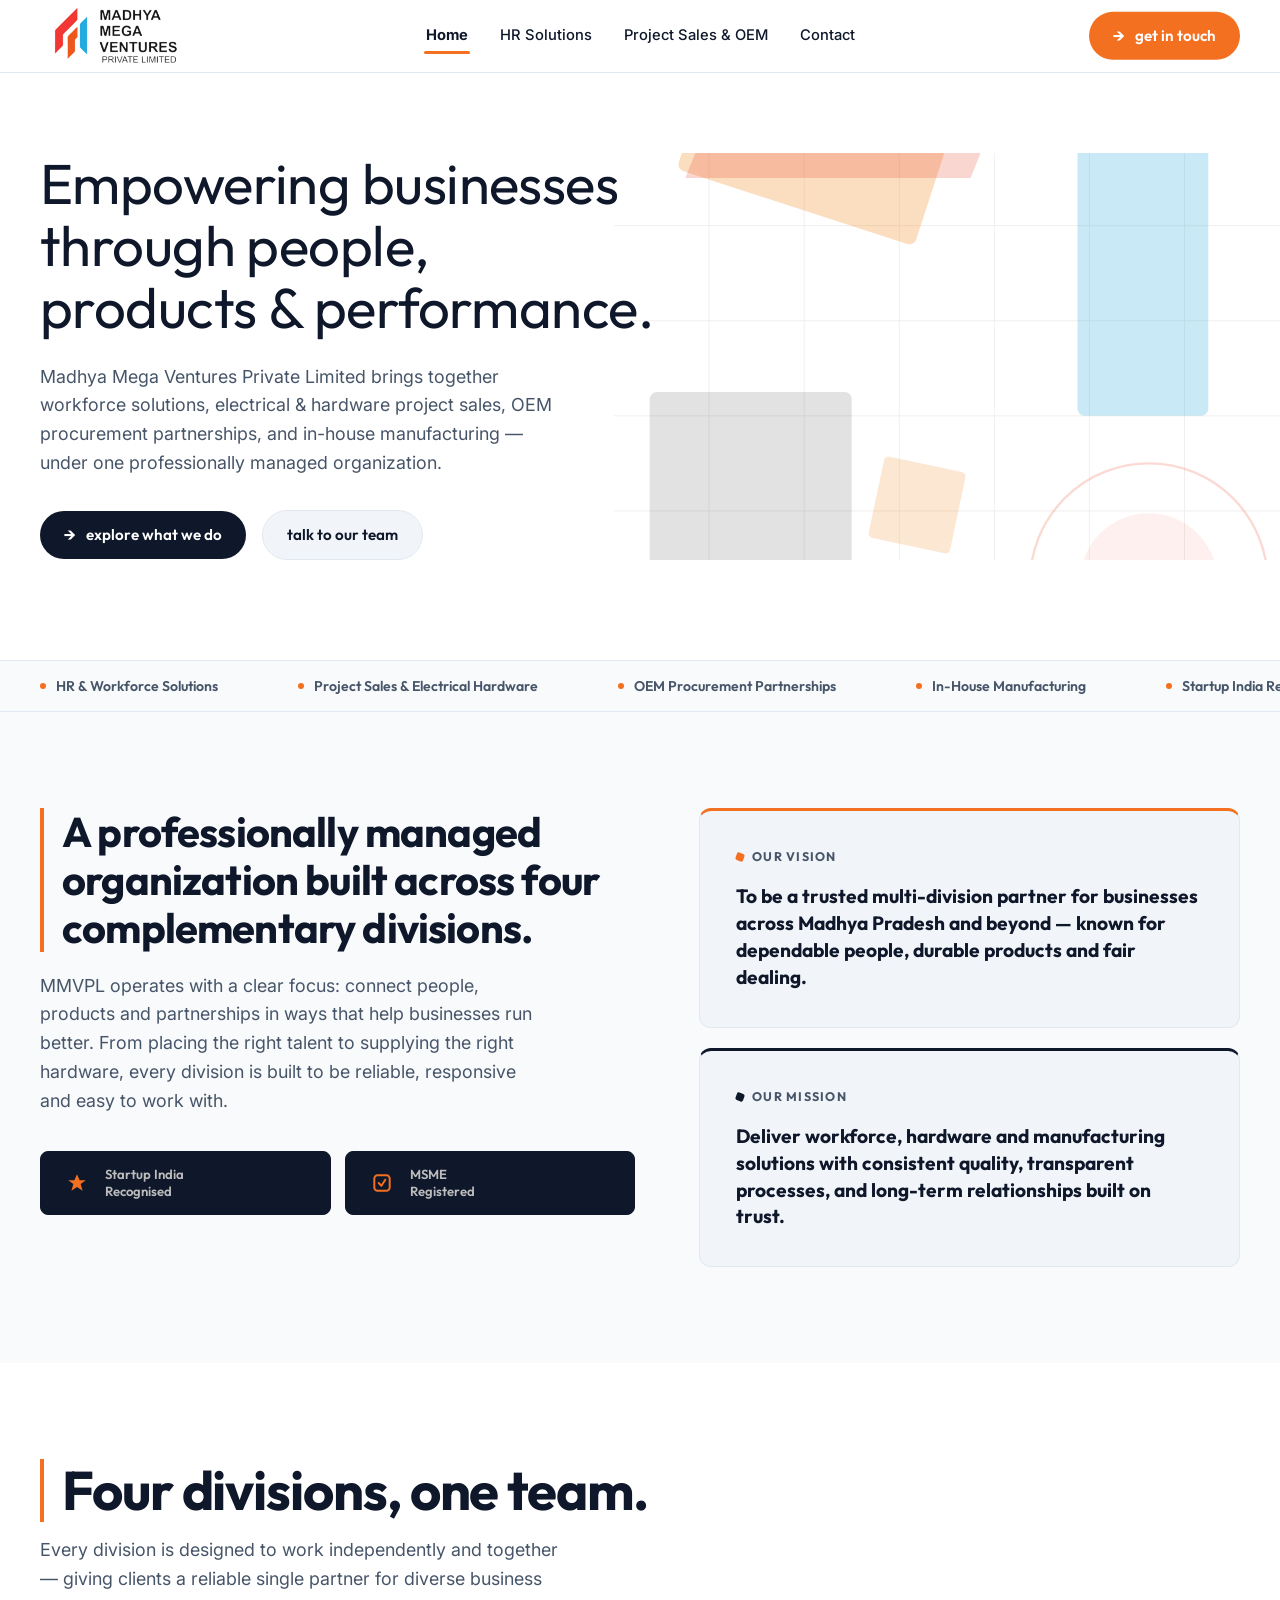
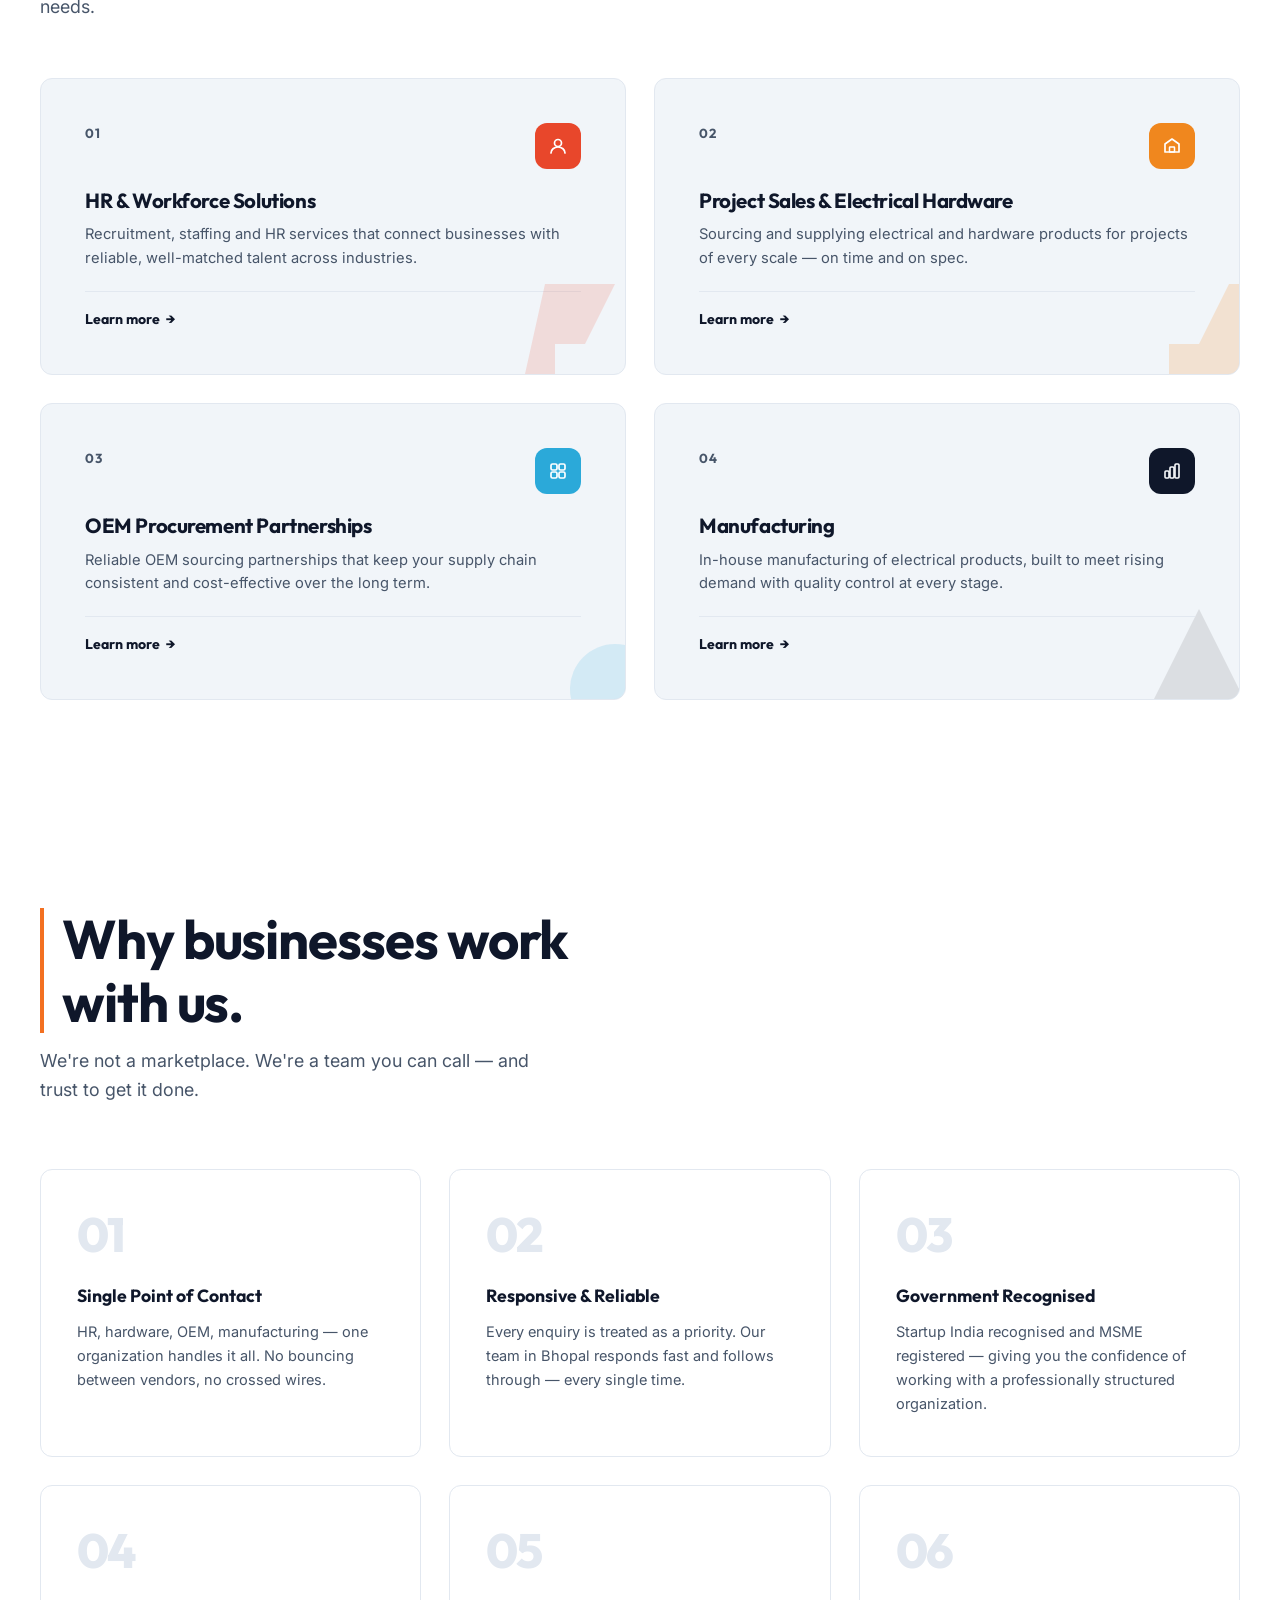
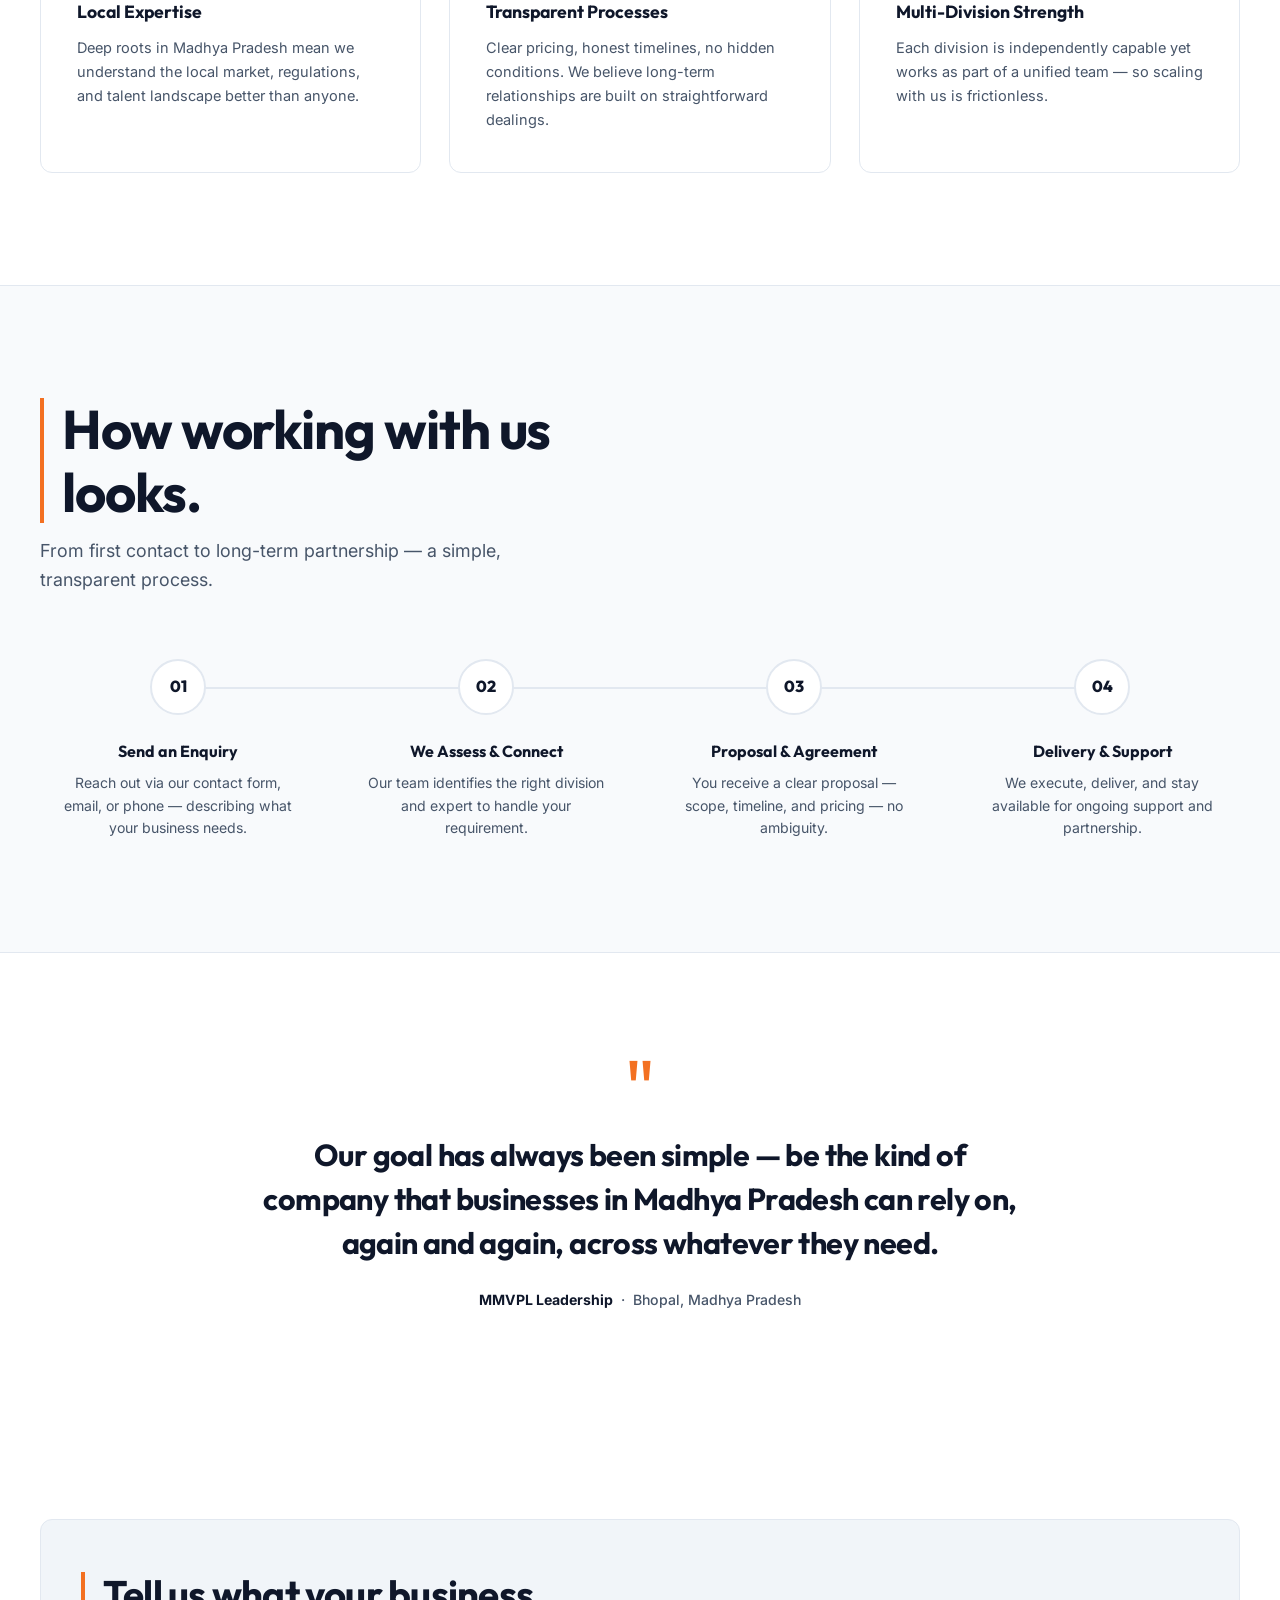
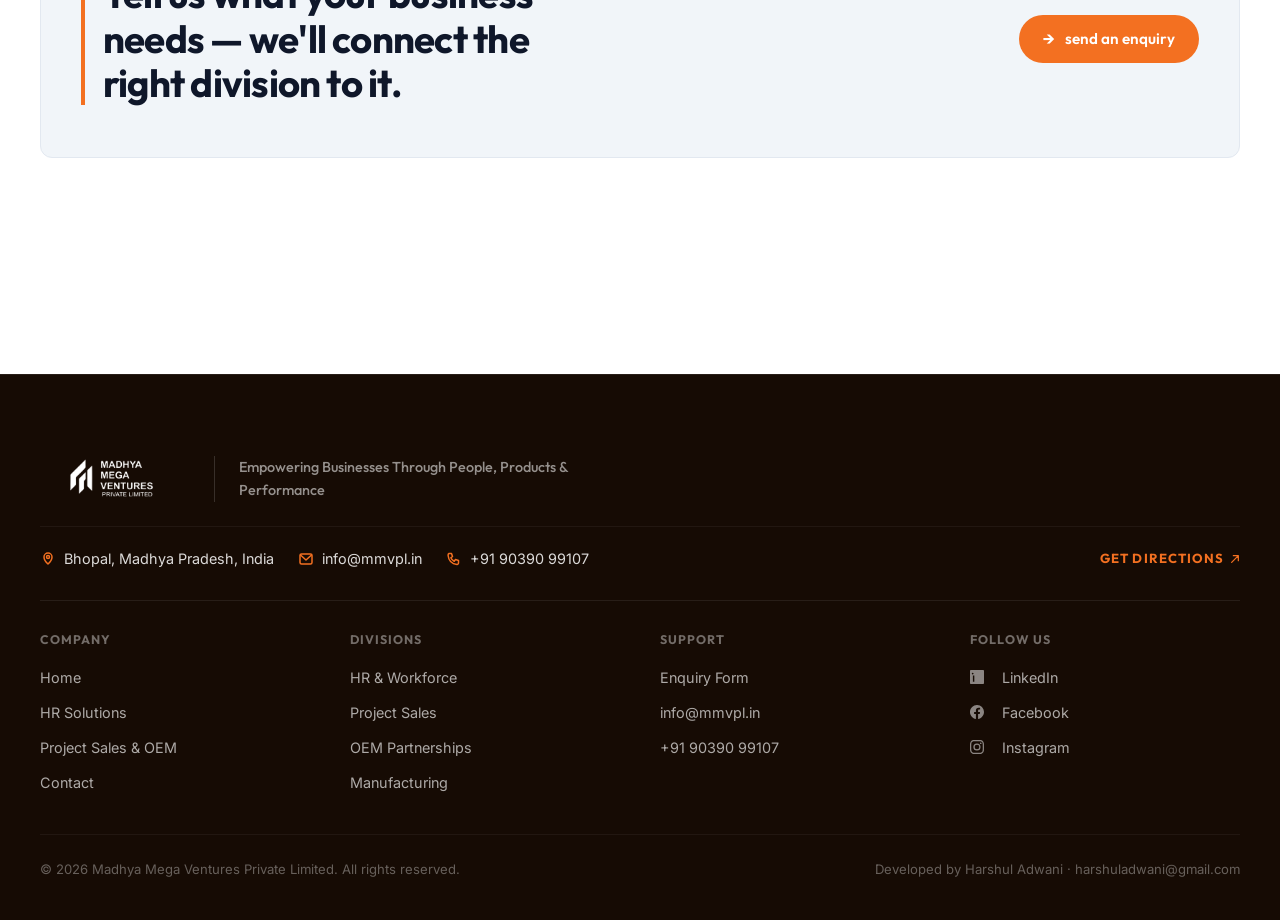
==== commit 138e9720: "upadted css" ====
--- a/index.html
+++ b/index.html
@@ -9,290 +9,6 @@
   <link rel="preconnect" href="https://fonts.gstatic.com" crossorigin>
   <link href="https://fonts.googleapis.com/css2?family=DM+Serif+Display&family=Outfit:wght@500;600;700;800&family=Inter:wght@400;500;600&display=swap" rel="stylesheet">
   <link rel="stylesheet" href="style.css" />
-  <style>
-    /* ── Scroll-reveal base ── */
-    .reveal {
-      opacity: 0;
-      transform: translateY(36px);
-      transition: opacity 0.7s cubic-bezier(0.22,1,0.36,1), transform 0.7s cubic-bezier(0.22,1,0.36,1);
-    }
-    .reveal.visible { opacity: 1; transform: none; }
-    .reveal-left  { opacity:0; transform:translateX(-40px); transition: opacity 0.7s cubic-bezier(0.22,1,0.36,1), transform 0.7s cubic-bezier(0.22,1,0.36,1); }
-    .reveal-right { opacity:0; transform:translateX(40px);  transition: opacity 0.7s cubic-bezier(0.22,1,0.36,1), transform 0.7s cubic-bezier(0.22,1,0.36,1); }
-    .reveal-left.visible, .reveal-right.visible { opacity:1; transform:none; }
-
-    /* delay helpers */
-    .d1 { transition-delay: 0.08s; }
-    .d2 { transition-delay: 0.18s; }
-    .d3 { transition-delay: 0.28s; }
-    .d4 { transition-delay: 0.38s; }
-
-    /* ── Hero animations ── */
-    @keyframes heroFadeUp {
-      from { opacity:0; transform:translateY(28px); }
-      to   { opacity:1; transform:none; }
-    }
-    .hero-content h1  { animation: heroFadeUp .85s cubic-bezier(0.22,1,0.36,1) .1s both; }
-    .hero-content .lede { animation: heroFadeUp .85s cubic-bezier(0.22,1,0.36,1) .28s both; }
-    .hero-actions     { animation: heroFadeUp .85s cubic-bezier(0.22,1,0.36,1) .42s both; }
-    .hero-badges      { animation: heroFadeUp .85s cubic-bezier(0.22,1,0.36,1) .56s both; }
-
-    @keyframes geoFloat {
-      0%,100% { transform: translateY(0px) rotate(0deg); }
-      50%      { transform: translateY(-14px) rotate(1.5deg); }
-    }
-    .hero-geo { animation: geoFloat 9s ease-in-out infinite; }
-
-    /* ── Hero trust badges (inline, below buttons) ── */
-    .hero-badges {
-      display: flex;
-      gap: 12px;
-      margin-top: 36px;
-      flex-wrap: wrap;
-    }
-    .hero-badge {
-      display: inline-flex;
-      align-items: center;
-      gap: 8px;
-      padding: 8px 16px;
-      border-radius: var(--radius-pill);
-      border: 1px solid var(--line);
-      background: var(--card);
-      font-family: var(--ff-display);
-      font-size: 0.82rem;
-      font-weight: 600;
-      color: var(--ink);
-    }
-    .hero-badge svg { width:14px; height:14px; color: var(--accent); flex-shrink:0; }
-
-    /* ── Ticker / marquee ── */
-    .ticker-wrap {
-      overflow: hidden;
-      border-top: 1px solid var(--line);
-      border-bottom: 1px solid var(--line);
-      padding: 14px 0;
-      background: var(--bg-soft);
-    }
-    .ticker-track {
-      display: flex;
-      width: max-content;
-      animation: ticker 28s linear infinite;
-    }
-    .ticker-track:hover { animation-play-state: paused; }
-    @keyframes ticker {
-      from { transform: translateX(0); }
-      to   { transform: translateX(-50%); }
-    }
-    .ticker-item {
-      display: flex;
-      align-items: center;
-      gap: 10px;
-      padding: 0 40px;
-      font-family: var(--ff-display);
-      font-size: 0.88rem;
-      font-weight: 600;
-      color: var(--ink-soft);
-      white-space: nowrap;
-    }
-    .ticker-dot {
-      width: 6px; height: 6px;
-      border-radius: 50%;
-      background: var(--accent);
-      flex-shrink: 0;
-    }
-
-    /* ── Stats strip ── */
-    .stats-strip {
-      padding: 72px 0;
-      background: var(--bg-soft);
-      border-bottom: 1px solid var(--line);
-    }
-    .stats-grid {
-      display: grid;
-      grid-template-columns: repeat(4, 1fr);
-      gap: 0;
-    }
-    .stat-item {
-      padding: 24px 40px;
-      border-right: 1px solid var(--line);
-      text-align: center;
-    }
-    .stat-item:last-child { border-right: none; }
-    .stat-number {
-      font-family: var(--ff-display);
-      font-size: clamp(2.4rem, 4vw, 3.6rem);
-      font-weight: 800;
-      letter-spacing: -0.04em;
-      color: var(--ink);
-      line-height: 1;
-    }
-    .stat-number span { color: var(--accent); }
-    .stat-label {
-      font-size: 0.88rem;
-      color: var(--ink-soft);
-      margin-top: 6px;
-      font-weight: 500;
-    }
-
-    /* ── Why us / pillars ── */
-    .pillars-section { padding: 96px 0; }
-    .pillars-grid {
-      display: grid;
-      grid-template-columns: repeat(3, 1fr);
-      gap: 24px;
-      margin-top: 56px;
-    }
-    .pillar-card {
-      padding: 36px 32px;
-      border-radius: var(--radius-lg);
-      border: 1px solid var(--line);
-      background: var(--bg);
-      position: relative;
-      overflow: hidden;
-      transition: border-color .25s, box-shadow .25s, transform .25s;
-    }
-    .pillar-card:hover {
-      border-color: var(--accent);
-      box-shadow: 0 12px 32px -8px rgba(0,0,0,0.08);
-      transform: translateY(-4px);
-    }
-    .pillar-num {
-      font-family: var(--ff-display);
-      font-size: 3.5rem;
-      font-weight: 800;
-      color: var(--line);
-      line-height: 1;
-      margin-bottom: 20px;
-      letter-spacing: -0.04em;
-    }
-    .pillar-title {
-      font-family: var(--ff-display);
-      font-size: 1.15rem;
-      font-weight: 700;
-      color: var(--ink);
-      margin-bottom: 10px;
-    }
-    .pillar-desc { font-size: 0.93rem; color: var(--ink-soft); line-height: 1.65; }
-    .pillar-accent-line {
-      position: absolute;
-      bottom: 0; left: 0; right: 0;
-      height: 3px;
-      background: var(--accent);
-      transform: scaleX(0);
-      transform-origin: left;
-      transition: transform .3s cubic-bezier(0.22,1,0.36,1);
-    }
-    .pillar-card:hover .pillar-accent-line { transform: scaleX(1); }
-
-    /* ── Process / how it works ── */
-    .process-section {
-      padding: 96px 0;
-      background: var(--bg-soft);
-      border-top: 1px solid var(--line);
-      border-bottom: 1px solid var(--line);
-    }
-    .process-steps {
-      display: grid;
-      grid-template-columns: repeat(4, 1fr);
-      gap: 0;
-      margin-top: 56px;
-      position: relative;
-    }
-    .process-steps::before {
-      content: '';
-      position: absolute;
-      top: 28px; left: 12.5%; right: 12.5%;
-      height: 2px;
-      background: var(--line);
-      z-index: 0;
-    }
-    .process-step {
-      display: flex;
-      flex-direction: column;
-      align-items: center;
-      text-align: center;
-      padding: 0 20px;
-      position: relative;
-      z-index: 1;
-    }
-    .step-circle {
-      width: 56px; height: 56px;
-      border-radius: 50%;
-      background: var(--bg);
-      border: 2px solid var(--line);
-      display: flex; align-items: center; justify-content: center;
-      font-family: var(--ff-display);
-      font-weight: 800;
-      font-size: 1rem;
-      color: var(--ink);
-      margin-bottom: 24px;
-      transition: background .25s, border-color .25s, color .25s;
-      position: relative;
-    }
-    .process-step.active .step-circle,
-    .process-step:hover .step-circle {
-      background: var(--accent);
-      border-color: var(--accent);
-      color: #fff;
-    }
-    .step-title {
-      font-family: var(--ff-display);
-      font-size: 1rem;
-      font-weight: 700;
-      color: var(--ink);
-      margin-bottom: 8px;
-    }
-    .step-desc { font-size: 0.88rem; color: var(--ink-soft); line-height: 1.6; }
-
-    /* ── Testimonial / quote band ── */
-    .quote-band {
-      padding: 96px 0;
-    }
-    .quote-inner {
-      max-width: 780px;
-      margin: 0 auto;
-      text-align: center;
-    }
-    .quote-mark {
-      font-family: var(--ff-display);
-      font-size: 5rem;
-      line-height: .6;
-      color: var(--accent);
-      margin-bottom: 20px;
-      display: block;
-    }
-    .quote-text {
-      font-family: var(--ff-display);
-      font-size: clamp(1.4rem, 2.6vw, 2rem);
-      font-weight: 700;
-      color: var(--ink);
-      line-height: 1.45;
-      letter-spacing: -.02em;
-    }
-    .quote-attr {
-      margin-top: 28px;
-      font-size: 0.88rem;
-      color: var(--ink-soft);
-      font-weight: 500;
-    }
-    .quote-attr strong { color: var(--ink); }
-
-    /* ── Responsive additions ── */
-    @media (max-width: 980px) {
-      .stats-grid { grid-template-columns: repeat(2,1fr); }
-      .stat-item:nth-child(2) { border-right: none; }
-      .stat-item:nth-child(3) { border-top: 1px solid var(--line); }
-      .stat-item:nth-child(4) { border-top: 1px solid var(--line); border-right: none; }
-      .pillars-grid { grid-template-columns: 1fr 1fr; }
-      .process-steps { grid-template-columns: 1fr 1fr; gap: 40px; }
-      .process-steps::before { display: none; }
-    }
-    @media (max-width: 640px) {
-      .stats-grid { grid-template-columns: 1fr 1fr; }
-      .pillars-grid { grid-template-columns: 1fr; }
-      .process-steps { grid-template-columns: 1fr; }
-    }
-  </style>
 </head>
 <body data-accent="orange">
 
@@ -622,7 +338,7 @@
     <div class="container">
       <div class="footer-top">
         <a href="index.html" class="brand" aria-label="MMVPL home">
-          <img class="brand-mark" src="images/logo-full.png" alt="MMVPL logo" style="transform: none; height: 45px; width: auto;" />
+          <img class="brand-mark" src="images/logo-full.png" alt="MMVPL logo" style="transform: none; height: auto; width: 150px;" />
         </a>
         <div class="tagline">Empowering Businesses Through People, Products &amp; Performance</div>
       </div>
--- a/style.css
+++ b/style.css
@@ -436,9 +436,9 @@
    Section helpers
    ============================================================ */
 
-.section { padding: 64px 0; }
-
-.section-head { max-width: 640px; margin-bottom: 44px; }
+.section { padding: 96px 0; }
+
+.section-head { max-width: 640px; margin-bottom: 56px; }
 .section-head h2 { font-size: clamp(2rem, 4.6vw, 3.4rem); margin-top: 14px; }
 
 /* ============================================================
@@ -446,7 +446,7 @@
    ============================================================ */
 
 .stats-strip {
-  padding: 64px 0;
+  padding: 80px 0;
   background: var(--bg-soft);
   border-bottom: 1px solid var(--line);
 }
@@ -480,7 +480,7 @@
    Cards (generic — used on subpages)
    ============================================================ */
 
-.card-grid { display: grid; grid-template-columns: repeat(3, 1fr); gap: 22px; }
+.card-grid { display: grid; grid-template-columns: repeat(3, 1fr); gap: 28px; }
 .card-grid.cols-2 { grid-template-columns: repeat(2, 1fr); }
 
 .card {
@@ -488,7 +488,7 @@
   background: var(--card);
   border: 1px solid var(--line);
   border-radius: var(--radius-lg);
-  padding: 32px;
+  padding: 40px;
   display: flex;
   flex-direction: column;
   min-height: 320px;
@@ -546,7 +546,7 @@
   grid-template-columns: 64px 1fr auto;
   align-items: center;
   gap: 24px;
-  padding: 26px 4px;
+  padding: 36px 4px;
   border-bottom: 1px solid var(--line);
 }
 .row-item:first-child { border-top: 1px solid var(--line); }
@@ -717,14 +717,14 @@
 
 .divisions-section { background: var(--bg); }
 
-.div-grid { display: grid; grid-template-columns: repeat(2, 1fr); gap: 22px; }
+.div-grid { display: grid; grid-template-columns: repeat(2, 1fr); gap: 28px; }
 
 .div-card {
   position: relative;
   background: var(--card);
   border: 1px solid var(--line);
   border-radius: var(--radius-lg);
-  padding: 36px;
+  padding: 44px;
   display: flex;
   flex-direction: column;
   min-height: 280px;
@@ -786,16 +786,16 @@
    Why us / Pillars
    ============================================================ */
 
-.pillars-section { padding: 88px 0; }
+.pillars-section { padding: 112px 0; }
 
 .pillars-grid {
   display: grid;
   grid-template-columns: repeat(3, 1fr);
-  gap: 22px;
-  margin-top: 52px;
+  gap: 28px;
+  margin-top: 64px;
 }
 .pillar-card {
-  padding: 32px 28px;
+  padding: 40px 36px;
   border-radius: var(--radius-lg);
   border: 1px solid var(--line);
   background: var(--bg);
@@ -814,7 +814,7 @@
   font-weight: 800;
   color: var(--line);
   line-height: 1;
-  margin-bottom: 18px;
+  margin-bottom: 24px;
   letter-spacing: -0.04em;
 }
 .pillar-title {
@@ -841,7 +841,7 @@
    ============================================================ */
 
 .process-section {
-  padding: 88px 0;
+  padding: 112px 0;
   background: var(--bg-soft);
   border-top: 1px solid var(--line);
   border-bottom: 1px solid var(--line);
@@ -849,8 +849,9 @@
 .process-steps {
   display: grid;
   grid-template-columns: repeat(4, 1fr);
-  margin-top: 52px;
+  margin-top: 64px;
   position: relative;
+  gap: 32px;
 }
 .process-steps::before {
   content: '';
@@ -900,7 +901,7 @@
    Quote band
    ============================================================ */
 
-.quote-band { padding: 88px 0; }
+.quote-band { padding: 112px 0; }
 .quote-inner { max-width: 780px; margin: 0 auto; text-align: center; }
 .quote-mark {
   font-family: var(--ff-display);
@@ -1022,12 +1023,12 @@
    Page hero (subpages)
    ============================================================ */
 
-.page-hero { padding: 56px 0 48px; }
+.page-hero { padding: 80px 0 64px; }
 .page-hero .section-heading { margin-bottom: 16px; }
 .page-hero h1 { font-size: clamp(2.4rem, 6vw, 4.6rem); line-height: 1.05; max-width: 18ch; }
 .page-hero .lede { margin-top: 18px; }
 .page-hero-visual {
-  margin-top: 40px;
+  margin-top: 52px;
   border-radius: var(--radius-lg);
   overflow: hidden;
   aspect-ratio: 16/5;
@@ -1040,8 +1041,8 @@
 .site-footer {
   background: var(--footer-bg);
   color: #94A3B8;
-  padding: 60px 0 30px;
-  margin-top: 80px;
+  padding: 80px 0 40px;
+  margin-top: 120px;
   font-family: var(--ff-body);
   border-top: 1px solid rgba(255,255,255,0.08);
 }
@@ -1200,34 +1201,97 @@
   .nav-toggle { display: flex; }
 
   /* Hero */
-  .hero { padding: 48px 0 56px; }
+  .hero { padding: 64px 0 72px; }
   .hero-content h1 { font-size: clamp(1.9rem, 7vw, 2.8rem); }
   .hero-badges { gap: 8px; }
   .hero-badge { font-size: 0.75rem; padding: 6px 12px; }
 
-  /* Stats: 2-col tight */
+  /* Stats: 2-col with more breathing room */
   .stats-grid { grid-template-columns: 1fr 1fr; }
-  .stat-item { padding: 16px 20px; }
-
-  /* Cards / grids */
-  .card-grid, .card-grid.cols-2 { grid-template-columns: 1fr; }
-  .div-grid { grid-template-columns: 1fr; }
-  .pillars-grid { grid-template-columns: 1fr; }
-  .process-steps { grid-template-columns: 1fr; gap: 32px; }
+  .stat-item { padding: 24px 16px; }
+
+  /* Divisions: horizontal scroll on mobile */
+  .div-grid {
+    grid-template-columns: 1fr;
+    gap: 16px;
+  }
+
+  /* Pillars: horizontal scroll strip */
+  .pillars-grid {
+    display: flex;
+    overflow-x: auto;
+    scroll-snap-type: x mandatory;
+    -webkit-overflow-scrolling: touch;
+    gap: 16px;
+    padding-bottom: 16px;
+    /* hide scrollbar but keep scroll */
+    scrollbar-width: none;
+  }
+  .pillars-grid::-webkit-scrollbar { display: none; }
+  .pillar-card {
+    flex: 0 0 78vw;
+    max-width: 320px;
+    scroll-snap-align: start;
+  }
+
+  /* Process steps: horizontal scroll */
+  .process-steps {
+    display: flex;
+    overflow-x: auto;
+    scroll-snap-type: x mandatory;
+    -webkit-overflow-scrolling: touch;
+    gap: 0;
+    padding-bottom: 16px;
+    scrollbar-width: none;
+    margin-top: 48px;
+  }
+  .process-steps::-webkit-scrollbar { display: none; }
+  .process-steps::before { display: none; }
+  .process-step {
+    flex: 0 0 72vw;
+    max-width: 260px;
+    scroll-snap-align: start;
+    padding: 0 24px;
+  }
+
+  /* Card grids: horizontal scroll */
+  .card-grid, .card-grid.cols-2 {
+    display: flex;
+    overflow-x: auto;
+    scroll-snap-type: x mandatory;
+    -webkit-overflow-scrolling: touch;
+    gap: 16px;
+    padding-bottom: 16px;
+    scrollbar-width: none;
+  }
+  .card-grid::-webkit-scrollbar, .card-grid.cols-2::-webkit-scrollbar { display: none; }
+  .card-grid .card, .card-grid.cols-2 .card {
+    flex: 0 0 82vw;
+    max-width: 340px;
+    scroll-snap-align: start;
+    min-height: 280px;
+  }
 
   /* Row items: stack */
-  .row-item { grid-template-columns: 1fr; gap: 10px; }
+  .row-item { grid-template-columns: 1fr; gap: 10px; padding: 28px 4px; }
   .row-index { order: -1; }
   .row-tag { display: none; }
 
+  /* Section spacing tighter on mobile */
+  .section { padding: 72px 0; }
+  .pillars-section { padding: 80px 0; }
+  .process-section { padding: 80px 0; }
+  .quote-band { padding: 80px 0; }
+
   /* Form */
   .form-row-split { grid-template-columns: 1fr; }
-  .form-panel { padding: 24px; }
+  .form-panel { padding: 28px 20px; }
 
   /* CTA band */
-  .cta-band { flex-direction: column; align-items: flex-start; padding: 36px var(--gutter); }
+  .cta-band { flex-direction: column; align-items: flex-start; padding: 40px var(--gutter); }
 
   /* Footer */
+  .site-footer { margin-top: 80px; }
   .footer-cols { grid-template-columns: repeat(2, 1fr); gap: 20px; }
   .footer-top { flex-direction: column; align-items: flex-start; gap: 12px; }
   .footer-top .tagline { border-left: none; padding-left: 0; }
@@ -1236,6 +1300,7 @@
   .footer-bottom { flex-direction: column; align-items: flex-start; }
 
   /* Subpage */
+  .page-hero { padding: 56px 0 48px; }
   .page-hero-visual { aspect-ratio: 4/3; }
 }
 
@@ -1244,11 +1309,19 @@
    ============================================================ */
 
 @media (max-width: 480px) {
-  .hero { padding: 36px 0 44px; }
-  .stats-grid { grid-template-columns: 1fr; }
-  .stat-item { border-right: none; border-bottom: 1px solid var(--line); padding: 16px 0; }
-  .stat-item:last-child { border-bottom: none; }
+  .hero { padding: 52px 0 60px; }
+  .stats-grid { grid-template-columns: 1fr 1fr; }
+  .stat-item { padding: 20px 12px; }
+  .stat-item:nth-child(odd) { border-right: 1px solid var(--line); }
   .footer-cols { grid-template-columns: 1fr; }
-  .pillars-section, .process-section, .quote-band { padding: 56px 0; }
-  .section { padding: 48px 0; }
+  .pillars-section, .process-section, .quote-band { padding: 72px 0; }
+  .section { padding: 64px 0; }
+
+  /* Swipe hint for horizontal scroll sections */
+  .pillars-grid::after,
+  .process-steps::after,
+  .card-grid::after {
+    content: '';
+    flex: 0 0 var(--gutter);
+  }
 }
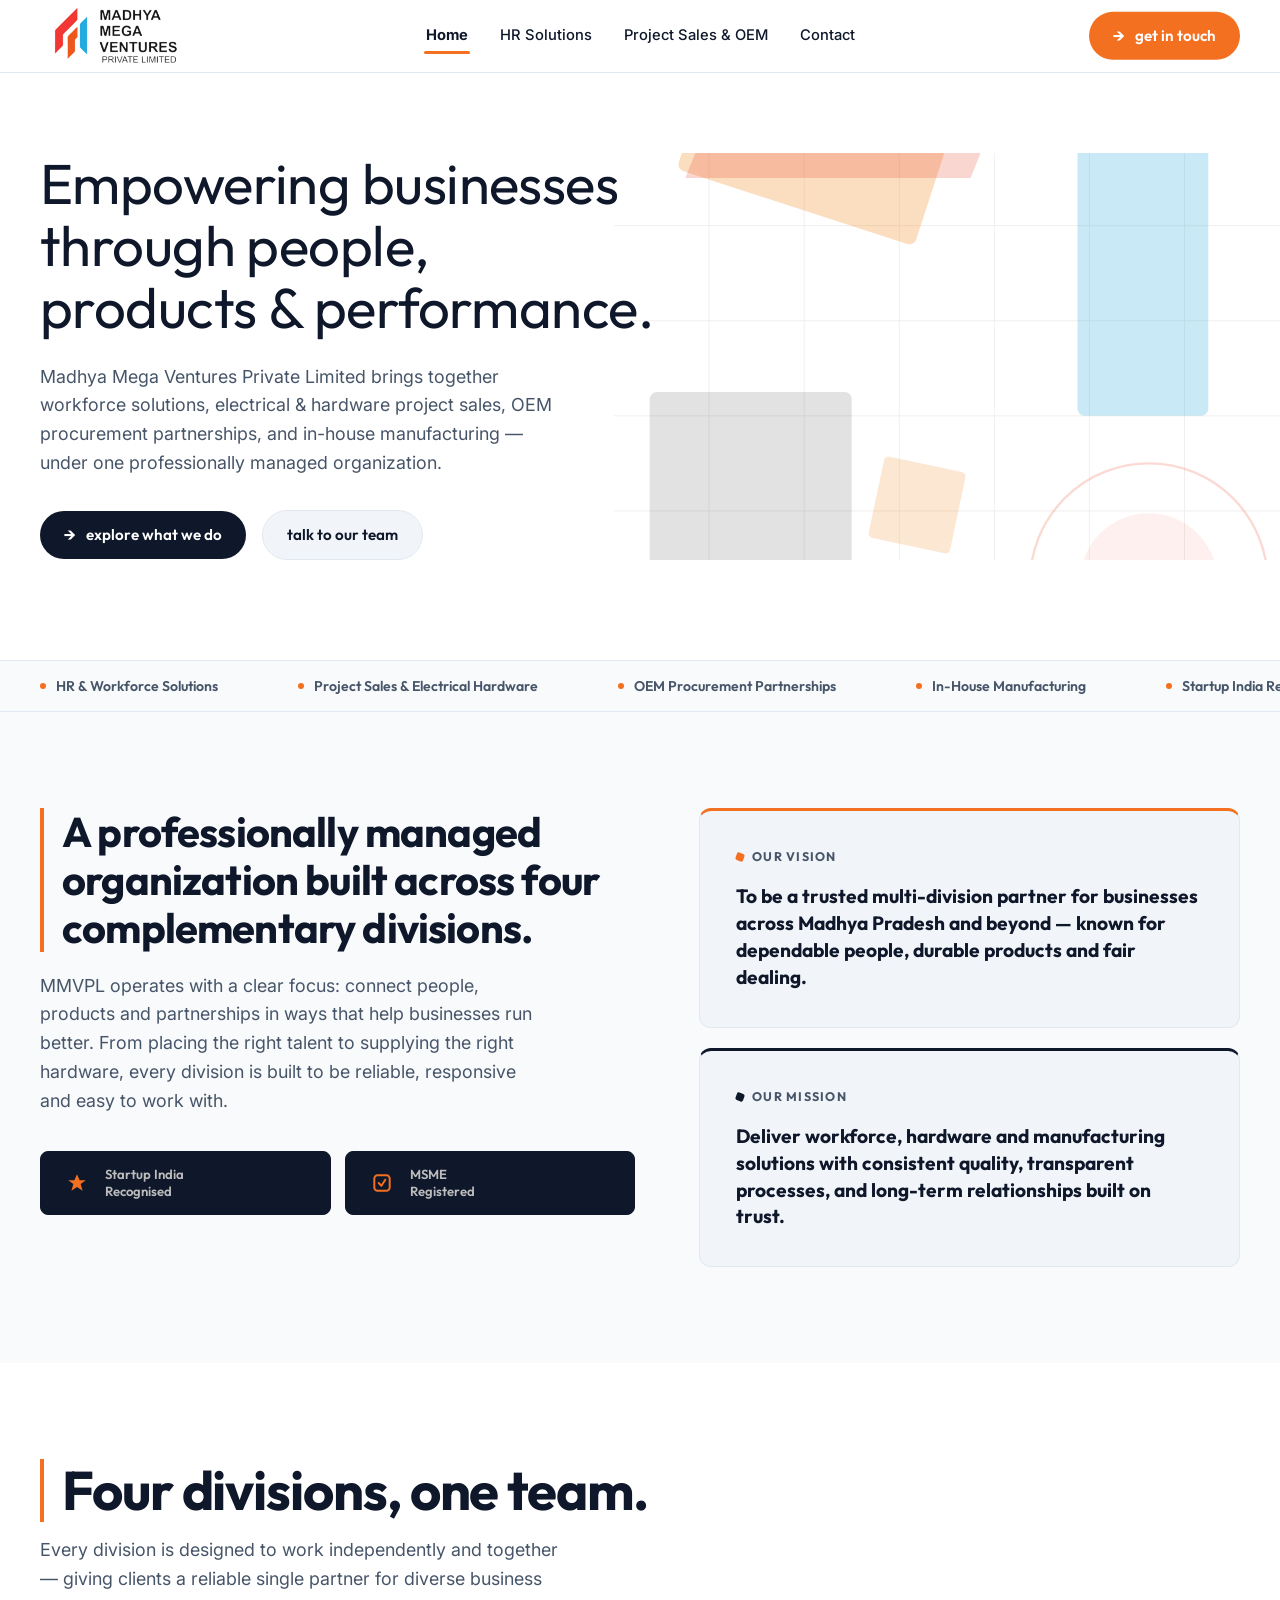
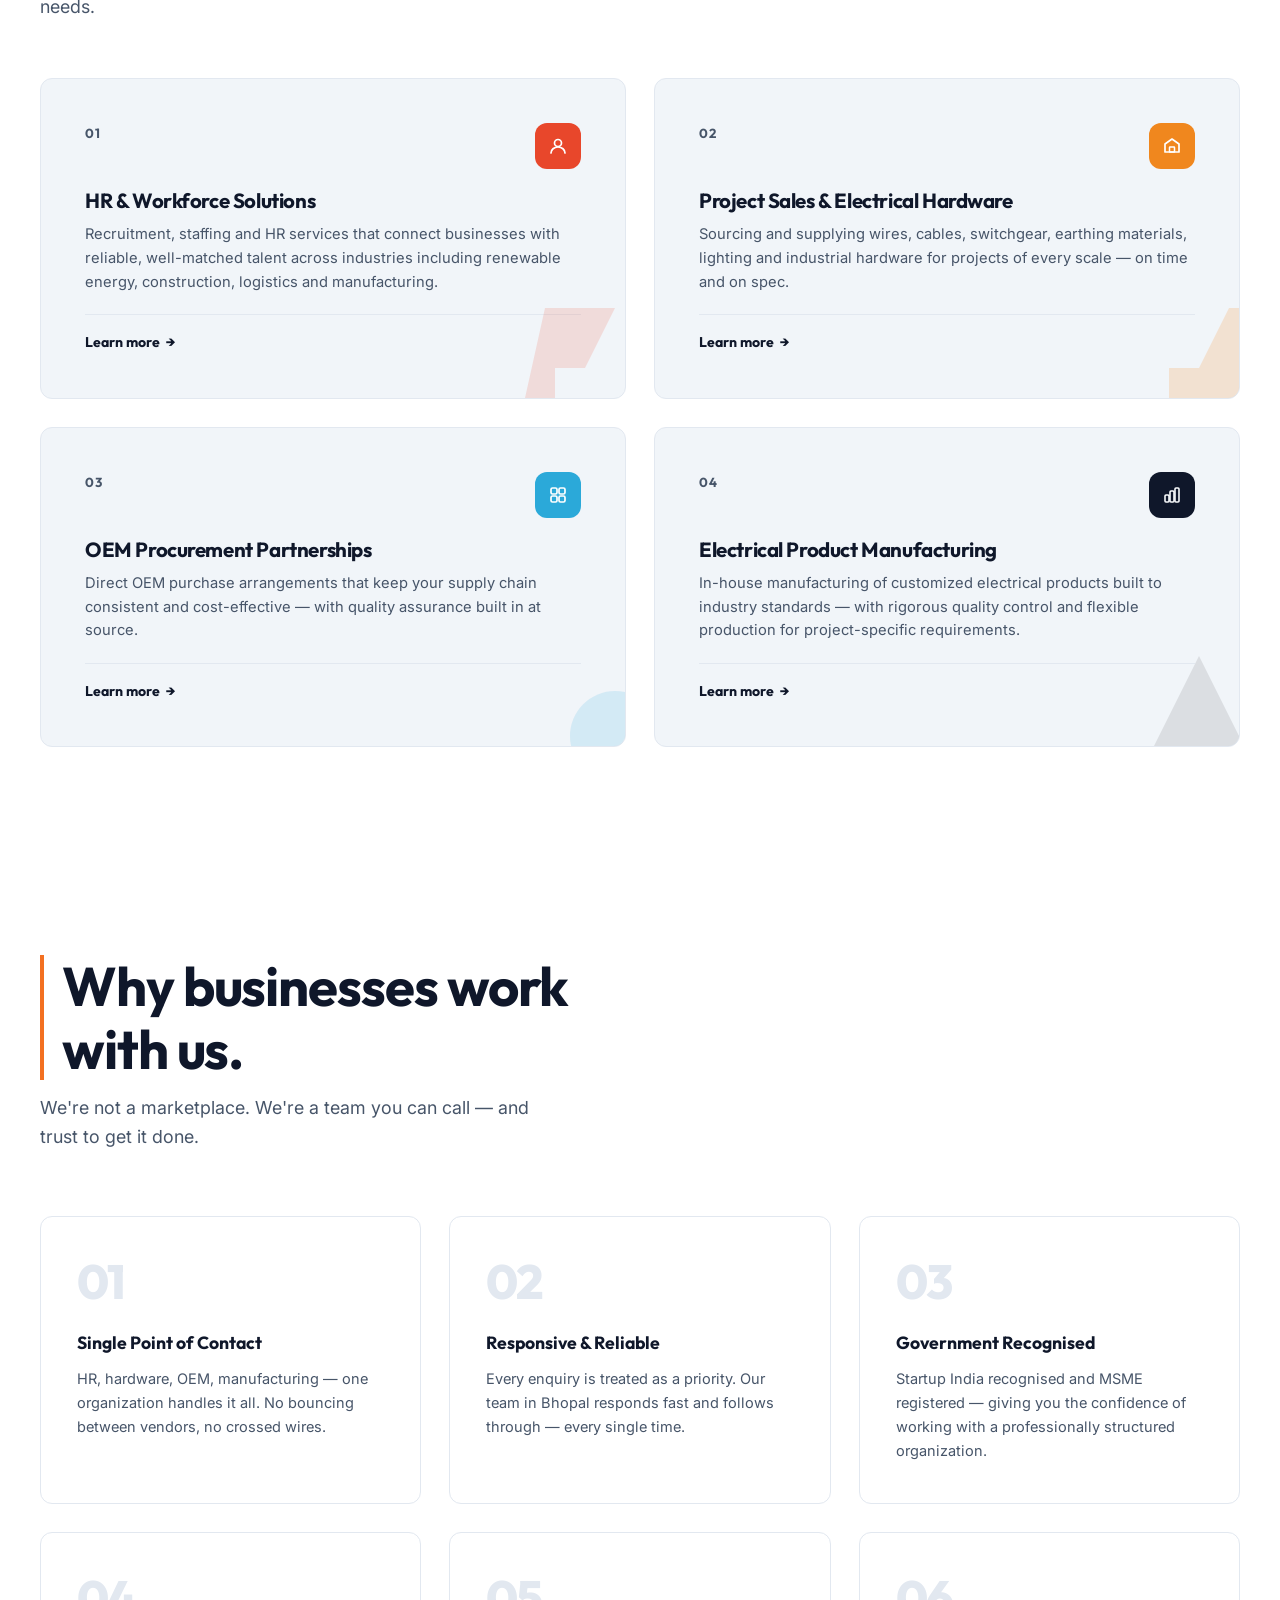
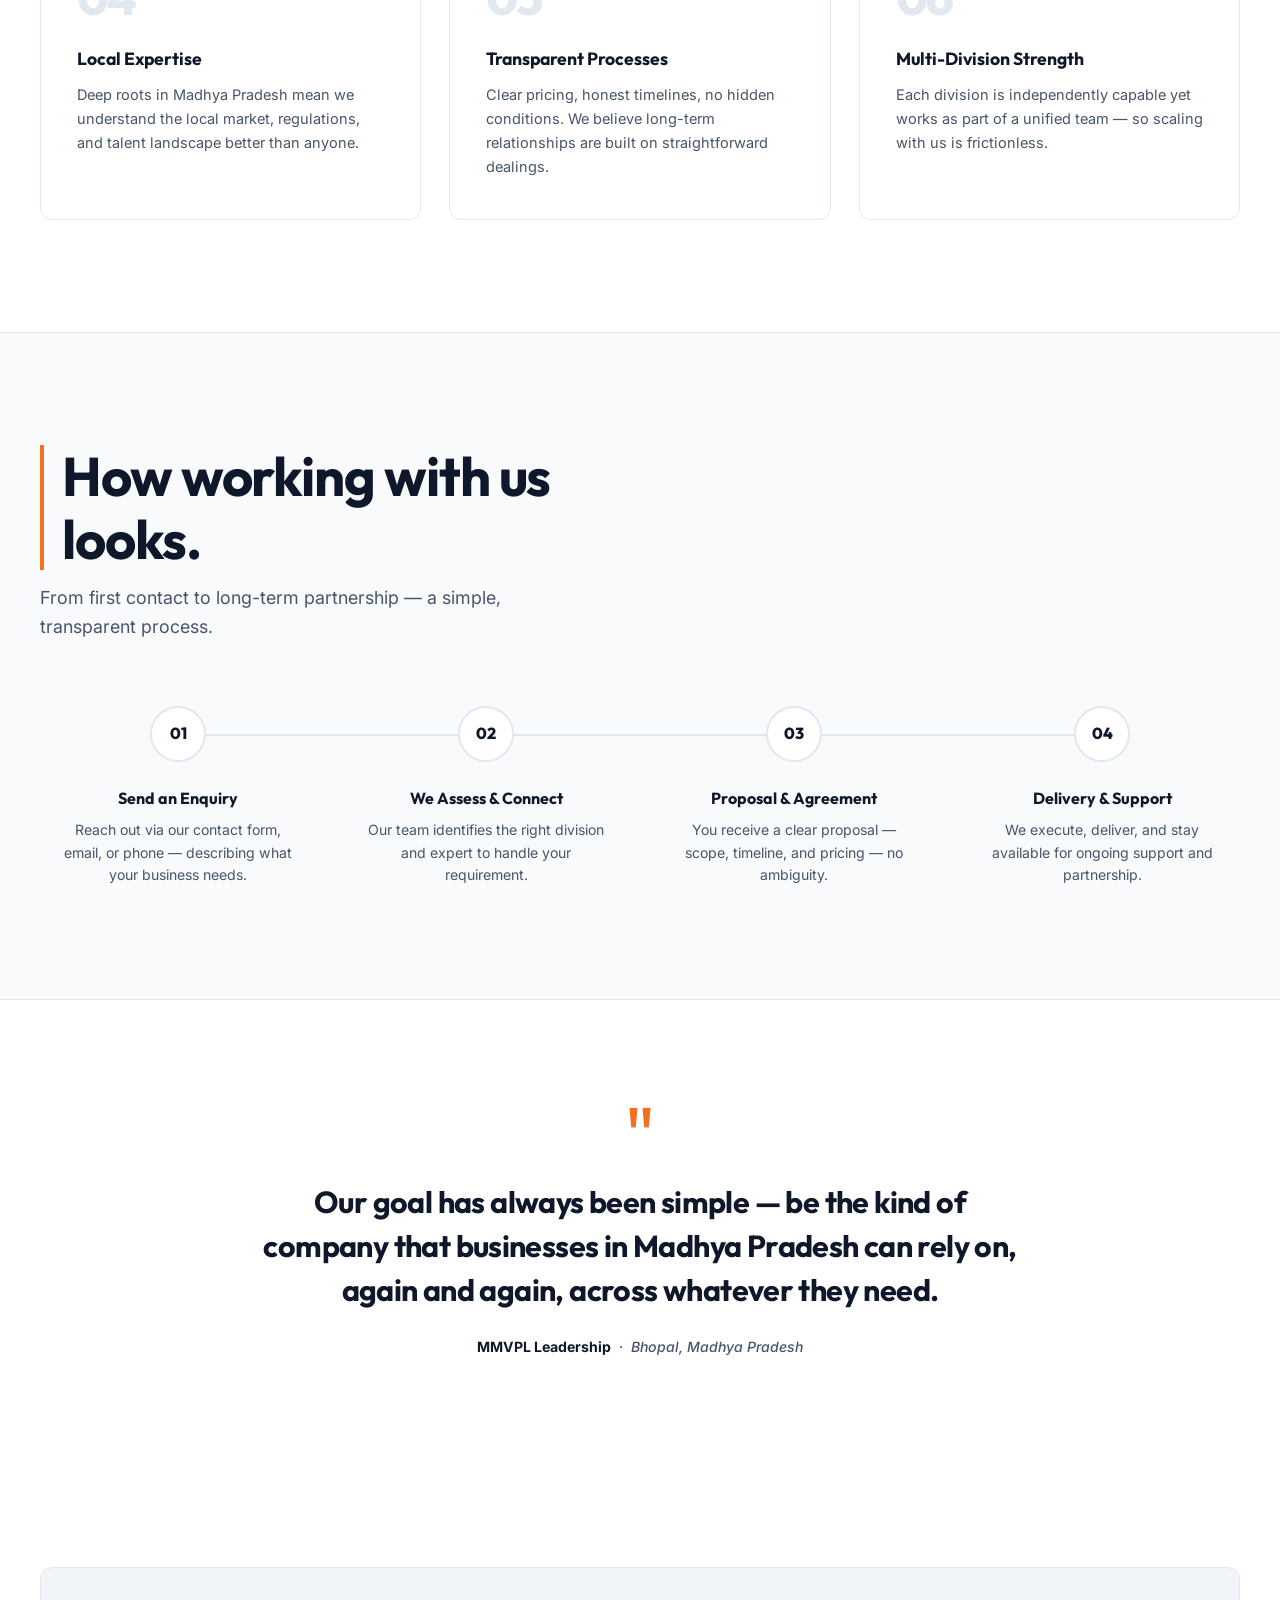
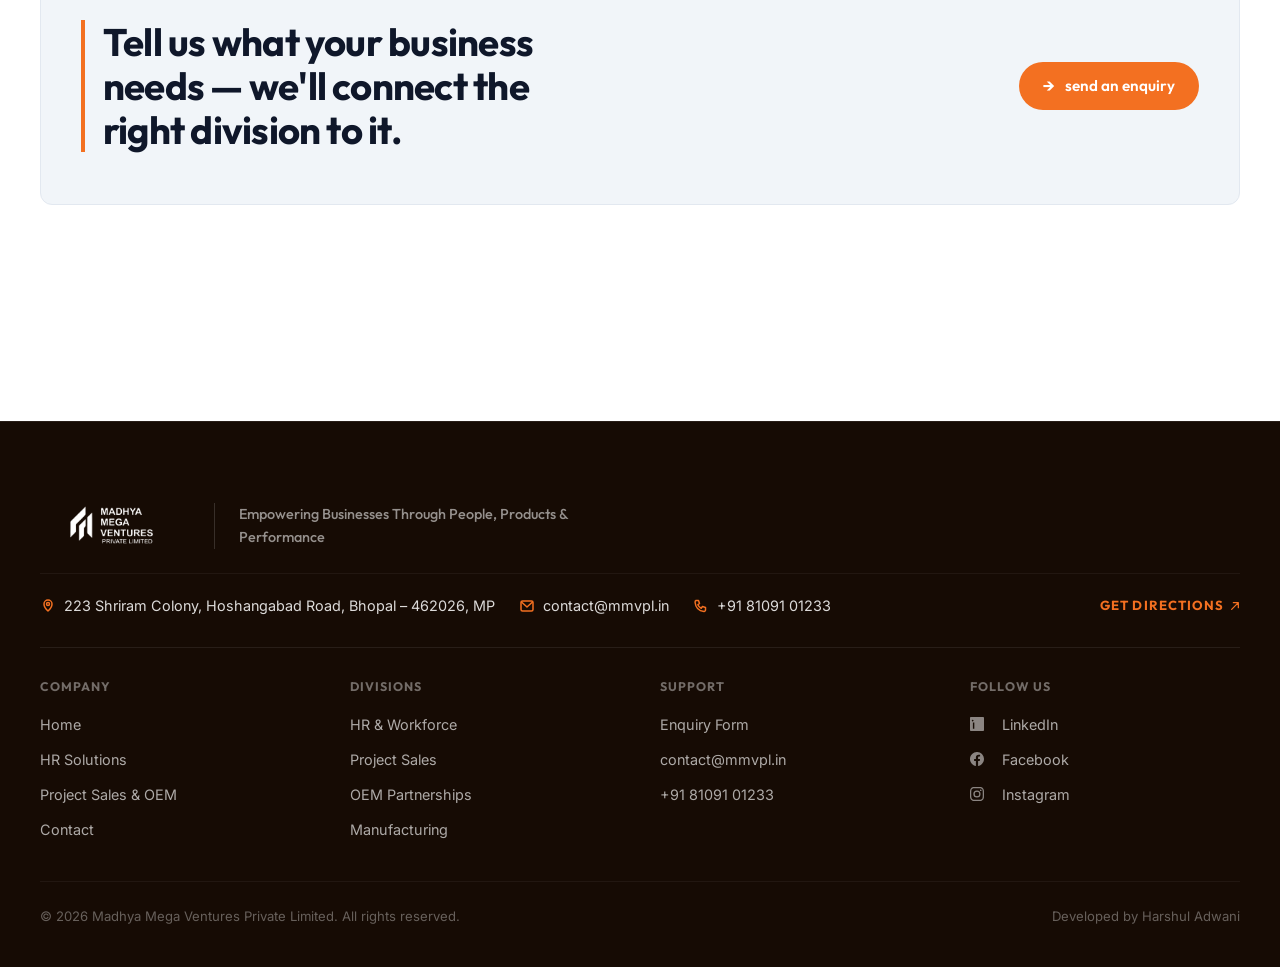
==== commit 876f8ced: "updated seo" ====
--- a/index.html
+++ b/index.html
@@ -3,22 +3,202 @@
 <head>
   <meta charset="UTF-8" />
   <meta name="viewport" content="width=device-width, initial-scale=1.0" />
-  <title>Madhya Mega Ventures Pvt Ltd — Empowering Businesses Through People, Products & Performance</title>
-  <meta name="description" content="MMVPL is a Startup India recognized, MSME registered company in Bhopal delivering HR & workforce solutions, electrical & hardware project sales, OEM procurement partnerships, and electrical product manufacturing." />
-  <link rel="preconnect" href="https://fonts.googleapis.com">
-  <link rel="preconnect" href="https://fonts.gstatic.com" crossorigin>
-  <link href="https://fonts.googleapis.com/css2?family=DM+Serif+Display&family=Outfit:wght@500;600;700;800&family=Inter:wght@400;500;600&display=swap" rel="stylesheet">
+
+  <!-- ============================================================
+       PRIMARY SEO
+  ============================================================ -->
+  <title>MMVPL — HR, Electrical Project Sales &amp; OEM | Bhopal, MP</title>
+  <meta name="description" content="Madhya Mega Ventures Pvt Ltd (MMVPL) — Startup India recognized, MSME registered company in Bhopal offering HR &amp; workforce solutions, electrical hardware project sales, OEM procurement, and electrical manufacturing." />
+  <meta name="robots" content="index, follow, max-snippet:-1, max-image-preview:large, max-video-preview:-1" />
+  <meta name="keywords" content="HR solutions Bhopal, workforce staffing Madhya Pradesh, electrical hardware supplier Bhopal, OEM procurement MP, manpower supply Bhopal, MSME company Bhopal, Startup India Bhopal, electrical products manufacturer MP, MMVPL" />
+  <meta name="author" content="Madhya Mega Ventures Private Limited" />
+  <meta name="geo.region" content="IN-MP" />
+  <meta name="geo.placename" content="Bhopal" />
+
+  <!-- Canonical — prevents duplicate-content penalty -->
+  <link rel="canonical" href="https://www.mmvpl.in/" />
+
+  <!-- ============================================================
+       OPEN GRAPH (Facebook, WhatsApp, LinkedIn preview)
+  ============================================================ -->
+  <meta property="og:type" content="website" />
+  <meta property="og:site_name" content="Madhya Mega Ventures Pvt Ltd" />
+  <meta property="og:url" content="https://www.mmvpl.in/" />
+  <meta property="og:title" content="MMVPL — HR, Electrical Project Sales &amp; OEM | Bhopal, MP" />
+  <meta property="og:description" content="Startup India recognized &amp; MSME registered company in Bhopal. HR &amp; workforce solutions, electrical hardware project sales, OEM procurement partnerships, and in-house manufacturing." />
+  <meta property="og:image" content="https://www.mmvpl.in/images/og-image.jpg" />
+  <meta property="og:image:width" content="1200" />
+  <meta property="og:image:height" content="630" />
+  <meta property="og:image:alt" content="Madhya Mega Ventures Private Limited — Bhopal" />
+  <meta property="og:locale" content="en_IN" />
+
+  <!-- ============================================================
+       TWITTER CARD
+  ============================================================ -->
+  <meta name="twitter:card" content="summary_large_image" />
+  <meta name="twitter:title" content="MMVPL — HR, Electrical Project Sales &amp; OEM | Bhopal, MP" />
+  <meta name="twitter:description" content="Startup India recognized &amp; MSME registered. HR solutions, electrical hardware, OEM procurement &amp; manufacturing — all under one roof in Bhopal." />
+  <meta name="twitter:image" content="https://www.mmvpl.in/images/og-image.jpg" />
+
+  <!-- ============================================================
+       FAVICON
+  ============================================================ -->
+  <link rel="icon" type="image/png" sizes="32x32" href="images/favicon.png" />
+  <link rel="icon" type="image/png" sizes="16x16" href="images/favicon.png" />
+  <link rel="apple-touch-icon" sizes="180x180" href="images/apple-touch-icon.png" />
+  <link rel="manifest" href="site.webmanifest" />
+  <meta name="theme-color" content="#F0871E" />
+
+  <!-- ============================================================
+       STRUCTURED DATA — LocalBusiness + Organization (JSON-LD)
+       Helps Google show rich results with address, phone, hours
+  ============================================================ -->
+  <script type="application/ld+json">
+  {
+    "@context": "https://schema.org",
+    "@graph": [
+      {
+        "@type": ["LocalBusiness", "Organization"],
+        "@id": "https://www.mmvpl.in/#organization",
+        "name": "Madhya Mega Ventures Private Limited",
+        "alternateName": "MMVPL",
+        "url": "https://www.mmvpl.in/",
+        "logo": {
+          "@type": "ImageObject",
+          "url": "https://www.mmvpl.in/images/logo-full.png",
+          "width": 360,
+          "height": 96
+        },
+        "image": "https://www.mmvpl.in/images/og-image.jpg",
+        "description": "Startup India recognized and MSME registered company in Bhopal, Madhya Pradesh providing HR & workforce solutions, electrical hardware project sales, OEM procurement partnerships, and in-house manufacturing of electrical products.",
+        "foundingDate": "2022",
+        "address": {
+          "@type": "PostalAddress",
+          "streetAddress": "223, Shriram Colony, Near SMH Hospital, Hoshangabad Road",
+          "addressLocality": "Bhopal",
+          "addressRegion": "Madhya Pradesh",
+          "postalCode": "462026",
+          "addressCountry": "IN"
+        },
+        "contactPoint": [
+          {
+            "@type": "ContactPoint",
+            "telephone": "+91-8109101233",
+            "contactType": "customer service",
+            "availableLanguage": ["English", "Hindi"],
+            "hoursAvailable": {
+              "@type": "OpeningHoursSpecification",
+              "dayOfWeek": ["Monday","Tuesday","Wednesday","Thursday","Friday","Saturday"],
+              "opens": "09:00",
+              "closes": "18:00"
+            }
+          }
+        ],
+        "email": "contact@mmvpl.in",
+        "telephone": "+91-8109101233",
+        "openingHours": "Mo-Sa 09:00-18:00",
+        "areaServed": {
+          "@type": "State",
+          "name": "Madhya Pradesh"
+        },
+        "hasOfferCatalog": {
+          "@type": "OfferCatalog",
+          "name": "MMVPL Services",
+          "itemListElement": [
+            {
+              "@type": "Offer",
+              "itemOffered": {
+                "@type": "Service",
+                "name": "HR & Workforce Solutions",
+                "description": "Recruitment, staffing, and HR services connecting businesses with reliable talent across industries."
+              }
+            },
+            {
+              "@type": "Offer",
+              "itemOffered": {
+                "@type": "Service",
+                "name": "Electrical Hardware Project Sales",
+                "description": "Sourcing and supply of electrical and hardware products for industrial, commercial, and infrastructure projects."
+              }
+            },
+            {
+              "@type": "Offer",
+              "itemOffered": {
+                "@type": "Service",
+                "name": "OEM Procurement Partnerships",
+                "description": "Direct OEM purchase arrangements ensuring quality products and efficient supply chain management."
+              }
+            },
+            {
+              "@type": "Offer",
+              "itemOffered": {
+                "@type": "Service",
+                "name": "Electrical Product Manufacturing",
+                "description": "In-house manufacturing of customized electrical products with quality assurance and industry standard compliance."
+              }
+            }
+          ]
+        },
+        "sameAs": [
+          "https://www.linkedin.com/company/mmvpl",
+          "https://www.facebook.com/mmvpl",
+          "https://www.instagram.com/mmvpl"
+        ]
+      },
+      {
+        "@type": "WebSite",
+        "@id": "https://www.mmvpl.in/#website",
+        "url": "https://www.mmvpl.in/",
+        "name": "Madhya Mega Ventures Private Limited",
+        "publisher": {
+          "@id": "https://www.mmvpl.in/#organization"
+        }
+      },
+      {
+        "@type": "WebPage",
+        "@id": "https://www.mmvpl.in/#webpage",
+        "url": "https://www.mmvpl.in/",
+        "name": "MMVPL — HR, Electrical Project Sales & OEM | Bhopal, MP",
+        "isPartOf": { "@id": "https://www.mmvpl.in/#website" },
+        "about": { "@id": "https://www.mmvpl.in/#organization" },
+        "description": "Madhya Mega Ventures Private Limited — Startup India recognized and MSME registered multi-division company in Bhopal offering HR solutions, electrical hardware supply, OEM procurement, and manufacturing.",
+        "breadcrumb": {
+          "@type": "BreadcrumbList",
+          "itemListElement": [
+            {
+              "@type": "ListItem",
+              "position": 1,
+              "name": "Home",
+              "item": "https://www.mmvpl.in/"
+            }
+          ]
+        }
+      }
+    ]
+  }
+  </script>
+
+  <!-- ============================================================
+       PERFORMANCE — Preconnect for Google Fonts
+  ============================================================ -->
+  <link rel="preconnect" href="https://fonts.googleapis.com" />
+  <link rel="preconnect" href="https://fonts.gstatic.com" crossorigin />
+  <link href="https://fonts.googleapis.com/css2?family=DM+Serif+Display&family=Outfit:wght@500;600;700;800&family=Inter:wght@400;500;600&display=swap" rel="stylesheet" />
+
   <link rel="stylesheet" href="style.css" />
 </head>
 <body data-accent="orange">
 
-  <!-- NAV -->
+  <!-- ============================================================
+       NAV
+  ============================================================ -->
   <header class="site-header">
-    <nav class="nav" aria-label="Primary">
-      <a href="index.html" class="brand" aria-label="MMVPL home">
-        <img class="brand-mark" src="images/logo-full.png" alt="MMVPL logo" />
+    <nav class="nav" aria-label="Primary navigation">
+      <a href="index.html" class="brand" aria-label="MMVPL — Madhya Mega Ventures home">
+        <!-- width & height prevent CLS (Cumulative Layout Shift) -->
+        <img class="brand-mark" src="images/logo-full.png" alt="Madhya Mega Ventures Private Limited logo" width="160" height="44" loading="eager" />
       </a>
-      <ul class="nav-links">
+      <ul class="nav-links" role="list">
         <li><a href="index.html" aria-current="page">Home</a></li>
         <li><a href="hr-solutions.html">HR Solutions</a></li>
         <li><a href="project-sales-oem.html">Project Sales &amp; OEM</a></li>
@@ -28,12 +208,13 @@
         <span class="btn-arrow" aria-hidden="true">→</span>
         get in touch
       </a>
-      <button class="nav-toggle" aria-label="Open menu" aria-expanded="false">
-        <svg viewBox="0 0 18 18" fill="none"><path d="M2 5h14M2 9h14M2 13h14" stroke="currentColor" stroke-width="1.6" stroke-linecap="round"/></svg>
+      <button class="nav-toggle" aria-label="Open menu" aria-expanded="false" aria-controls="nav-drawer">
+        <svg viewBox="0 0 18 18" fill="none" aria-hidden="true"><path d="M2 5h14M2 9h14M2 13h14" stroke="currentColor" stroke-width="1.6" stroke-linecap="round"/></svg>
       </button>
-      <div class="nav-drawer">
-        <ul>
-          <li><a href="index.html" aria-current="page">Home</a></li>
+      <!-- Mobile drawer — aria-current NOT duplicated here; JS sets it dynamically -->
+      <div class="nav-drawer" id="nav-drawer" role="dialog" aria-modal="true" aria-label="Mobile navigation">
+        <ul role="list">
+          <li><a href="index.html">Home</a></li>
           <li><a href="hr-solutions.html">HR Solutions</a></li>
           <li><a href="project-sales-oem.html">Project Sales &amp; OEM</a></li>
           <li><a href="contact.html">Contact</a></li>
@@ -46,15 +227,15 @@
     </nav>
   </header>
 
-  <main>
+  <main id="main-content">
 
     <!-- ============================================================
          HERO
     ============================================================ -->
-    <section class="hero">
+    <section class="hero" aria-labelledby="hero-heading">
       <div class="container hero-grid">
         <div class="hero-content">
-          <h1>Empowering businesses through people, products &amp; performance.</h1>
+          <h1 id="hero-heading">Empowering businesses through people, products &amp; performance.</h1>
           <p class="lede">Madhya Mega Ventures Private Limited brings together workforce solutions, electrical &amp; hardware project sales, OEM procurement partnerships, and in-house manufacturing — under one professionally managed organization.</p>
           <div class="hero-actions">
             <a href="#what-we-do" class="btn btn-primary">
@@ -65,7 +246,7 @@
           </div>
         </div>
         <div class="hero-visual" aria-hidden="true">
-          <svg class="hero-geo" viewBox="0 0 560 700" fill="none" xmlns="http://www.w3.org/2000/svg" preserveAspectRatio="xMidYMid slice" style="mix-blend-mode:multiply;">
+          <svg class="hero-geo" viewBox="0 0 560 700" fill="none" xmlns="http://www.w3.org/2000/svg" preserveAspectRatio="xMidYMid slice" style="mix-blend-mode:multiply;" role="presentation">
             <g stroke="#C8C2B8" stroke-width="0.7" opacity="0.3">
               <line x1="0" y1="80"  x2="560" y2="80"/><line x1="0" y1="160" x2="560" y2="160"/>
               <line x1="0" y1="240" x2="560" y2="240"/><line x1="0" y1="320" x2="560" y2="320"/>
@@ -93,9 +274,8 @@
     <!-- ============================================================
          TICKER
     ============================================================ -->
-    <div class="ticker-wrap" aria-hidden="true">
+    <div class="ticker-wrap" aria-hidden="true" role="presentation">
       <div class="ticker-track">
-        <!-- repeated twice for seamless loop -->
         <span class="ticker-item"><span class="ticker-dot"></span>HR &amp; Workforce Solutions</span>
         <span class="ticker-item"><span class="ticker-dot"></span>Project Sales &amp; Electrical Hardware</span>
         <span class="ticker-item"><span class="ticker-dot"></span>OEM Procurement Partnerships</span>
@@ -113,27 +293,27 @@
       </div>
     </div>
 
-   <!-- ============================================================
+    <!-- ============================================================
          ABOUT
     ============================================================ -->
-    <section class="section about-section" id="about">
+    <section class="section about-section" id="about" aria-labelledby="about-heading">
       <div class="container">
         <div class="about-grid">
           <div class="about-left reveal-left">
-            <h2 class="section-heading about-heading">A professionally managed organization built across four complementary divisions.</h2>
+            <h2 class="section-heading about-heading" id="about-heading">A professionally managed organization built across four complementary divisions.</h2>
             <p class="lede about-lede">MMVPL operates with a clear focus: connect people, products and partnerships in ways that help businesses run better. From placing the right talent to supplying the right hardware, every division is built to be reliable, responsive and easy to work with.</p>
             <div class="about-badges">
               <div class="about-badge about-badge--accent">
                 <span class="about-badge-icon" aria-hidden="true">
                   <svg viewBox="0 0 20 20" fill="none"><path d="M10 2L12.4 7.5H18L13.3 11L15.1 17L10 13.6L4.9 17L6.7 11L2 7.5H7.6L10 2Z" fill="currentColor"/></svg>
                 </span>
-                <span class="about-badge-label">Startup India<br>Recognised</span>
+                <span class="about-badge-label">Startup India<br />Recognised</span>
               </div>
               <div class="about-badge about-badge--accent">
                 <span class="about-badge-icon" aria-hidden="true">
                   <svg viewBox="0 0 20 20" fill="none"><rect x="3" y="3" width="14" height="14" rx="3" stroke="currentColor" stroke-width="1.8"/><path d="M7 10l2.5 2.5L13 7" stroke="currentColor" stroke-width="1.8" stroke-linecap="round" stroke-linejoin="round"/></svg>
                 </span>
-                <span class="about-badge-label">MSME<br>Registered</span>
+                <span class="about-badge-label">MSME<br />Registered</span>
               </div>
             </div>
           </div>
@@ -154,65 +334,65 @@
     <!-- ============================================================
          WHAT WE DO — DIVISIONS
     ============================================================ -->
-    <section class="section divisions-section" id="what-we-do">
+    <section class="section divisions-section" id="what-we-do" aria-labelledby="divisions-heading">
       <div class="container">
         <div class="section-head reveal">
-          <h2 class="section-heading">Four divisions, one team.</h2>
+          <h2 class="section-heading" id="divisions-heading">Four divisions, one team.</h2>
           <p class="lede" style="margin-top:14px;">Every division is designed to work independently and together — giving clients a reliable single partner for diverse business needs.</p>
         </div>
         <div class="div-grid">
-          <div class="div-card reveal d1">
+          <article class="div-card reveal d1">
             <div class="div-card-top">
-              <span class="div-num">01</span>
-              <div class="div-icon div-icon--red">
+              <span class="div-num" aria-hidden="true">01</span>
+              <div class="div-icon div-icon--red" aria-hidden="true">
                 <svg viewBox="0 0 20 20" fill="none"><circle cx="10" cy="7" r="3.5" stroke="currentColor" stroke-width="1.7"/><path d="M3 17c0-3.3 3.1-6 7-6s7 2.7 7 6" stroke="currentColor" stroke-width="1.7" stroke-linecap="round"/></svg>
               </div>
             </div>
             <h3 class="div-title">HR &amp; Workforce Solutions</h3>
-            <p class="div-desc">Recruitment, staffing and HR services that connect businesses with reliable, well-matched talent across industries.</p>
+            <p class="div-desc">Recruitment, staffing and HR services that connect businesses with reliable, well-matched talent across industries including renewable energy, construction, logistics and manufacturing.</p>
             <div class="div-sep"></div>
-            <a href="hr-solutions.html" class="div-link">Learn more <span aria-hidden="true">→</span></a>
+            <a href="hr-solutions.html" class="div-link" aria-label="Learn more about HR &amp; Workforce Solutions">Learn more <span aria-hidden="true">→</span></a>
             <svg class="card-shape" viewBox="0 0 140 140" fill="none" aria-hidden="true"><path d="M30 20 L100 20 L70 80 L40 80 L40 110 L10 110 Z" fill="#E8472B" opacity="0.15"/></svg>
-          </div>
-          <div class="div-card reveal d2">
+          </article>
+          <article class="div-card reveal d2">
             <div class="div-card-top">
-              <span class="div-num">02</span>
-              <div class="div-icon div-icon--orange">
+              <span class="div-num" aria-hidden="true">02</span>
+              <div class="div-icon div-icon--orange" aria-hidden="true">
                 <svg viewBox="0 0 20 20" fill="none"><path d="M3 16V8l7-5 7 5v8H3Z" stroke="currentColor" stroke-width="1.7" stroke-linejoin="round"/><rect x="7.5" y="11" width="5" height="5" rx="0.5" stroke="currentColor" stroke-width="1.5"/></svg>
               </div>
             </div>
             <h3 class="div-title">Project Sales &amp; Electrical Hardware</h3>
-            <p class="div-desc">Sourcing and supplying electrical and hardware products for projects of every scale — on time and on spec.</p>
+            <p class="div-desc">Sourcing and supplying wires, cables, switchgear, earthing materials, lighting and industrial hardware for projects of every scale — on time and on spec.</p>
             <div class="div-sep"></div>
-            <a href="project-sales-oem.html" class="div-link">Learn more <span aria-hidden="true">→</span></a>
+            <a href="project-sales-oem.html" class="div-link" aria-label="Learn more about Project Sales &amp; Electrical Hardware">Learn more <span aria-hidden="true">→</span></a>
             <svg class="card-shape" viewBox="0 0 140 140" fill="none" aria-hidden="true"><path d="M40 110 L40 80 L70 80 L100 20 L120 20 L120 110 Z" fill="#F0871E" opacity="0.18"/></svg>
-          </div>
-          <div class="div-card reveal d3">
+          </article>
+          <article class="div-card reveal d3">
             <div class="div-card-top">
-              <span class="div-num">03</span>
-              <div class="div-icon div-icon--cyan">
+              <span class="div-num" aria-hidden="true">03</span>
+              <div class="div-icon div-icon--cyan" aria-hidden="true">
                 <svg viewBox="0 0 20 20" fill="none"><rect x="3" y="3" width="6" height="6" rx="1.5" stroke="currentColor" stroke-width="1.7"/><rect x="11" y="3" width="6" height="6" rx="1.5" stroke="currentColor" stroke-width="1.7"/><rect x="3" y="11" width="6" height="6" rx="1.5" stroke="currentColor" stroke-width="1.7"/><rect x="11" y="11" width="6" height="6" rx="1.5" stroke="currentColor" stroke-width="1.7"/></svg>
               </div>
             </div>
             <h3 class="div-title">OEM Procurement Partnerships</h3>
-            <p class="div-desc">Reliable OEM sourcing partnerships that keep your supply chain consistent and cost-effective over the long term.</p>
+            <p class="div-desc">Direct OEM purchase arrangements that keep your supply chain consistent and cost-effective — with quality assurance built in at source.</p>
             <div class="div-sep"></div>
-            <a href="project-sales-oem.html" class="div-link">Learn more <span aria-hidden="true">→</span></a>
+            <a href="project-sales-oem.html" class="div-link" aria-label="Learn more about OEM Procurement Partnerships">Learn more <span aria-hidden="true">→</span></a>
             <svg class="card-shape" viewBox="0 0 140 140" fill="none" aria-hidden="true"><circle cx="100" cy="100" r="45" fill="#2BA9D9" opacity="0.15"/></svg>
-          </div>
-          <div class="div-card reveal d4">
+          </article>
+          <article class="div-card reveal d4">
             <div class="div-card-top">
-              <span class="div-num">04</span>
-              <div class="div-icon div-icon--dark">
+              <span class="div-num" aria-hidden="true">04</span>
+              <div class="div-icon div-icon--dark" aria-hidden="true">
                 <svg viewBox="0 0 20 20" fill="none"><rect x="3" y="10" width="4" height="7" rx="1" stroke="currentColor" stroke-width="1.6"/><rect x="8" y="6" width="4" height="11" rx="1" stroke="currentColor" stroke-width="1.6"/><rect x="13" y="3" width="4" height="14" rx="1" stroke="currentColor" stroke-width="1.6"/></svg>
               </div>
             </div>
-            <h3 class="div-title">Manufacturing</h3>
-            <p class="div-desc">In-house manufacturing of electrical products, built to meet rising demand with quality control at every stage.</p>
+            <h3 class="div-title">Electrical Product Manufacturing</h3>
+            <p class="div-desc">In-house manufacturing of customized electrical products built to industry standards — with rigorous quality control and flexible production for project-specific requirements.</p>
             <div class="div-sep"></div>
-            <a href="project-sales-oem.html" class="div-link">Learn more <span aria-hidden="true">→</span></a>
+            <a href="project-sales-oem.html" class="div-link" aria-label="Learn more about Electrical Product Manufacturing">Learn more <span aria-hidden="true">→</span></a>
             <svg class="card-shape" viewBox="0 0 140 140" fill="none" aria-hidden="true"><path d="M20 120 L70 20 L120 120 Z" fill="#16151A" opacity="0.1"/></svg>
-          </div>
+          </article>
         </div>
       </div>
     </section>
@@ -220,45 +400,45 @@
     <!-- ============================================================
          WHY CHOOSE US — PILLARS
     ============================================================ -->
-    <section class="pillars-section">
+    <section class="pillars-section" aria-labelledby="pillars-heading">
       <div class="container">
         <div class="section-head reveal">
-          <h2 class="section-heading">Why businesses work with us.</h2>
+          <h2 class="section-heading" id="pillars-heading">Why businesses work with us.</h2>
           <p class="lede" style="margin-top:14px;">We're not a marketplace. We're a team you can call — and trust to get it done.</p>
         </div>
         <div class="pillars-grid">
           <div class="pillar-card reveal d1">
-            <div class="pillar-num">01</div>
+            <div class="pillar-num" aria-hidden="true">01</div>
             <div class="pillar-title">Single Point of Contact</div>
             <p class="pillar-desc">HR, hardware, OEM, manufacturing — one organization handles it all. No bouncing between vendors, no crossed wires.</p>
             <div class="pillar-accent-line"></div>
           </div>
           <div class="pillar-card reveal d2">
-            <div class="pillar-num">02</div>
-            <div class="pillar-title">Responsive & Reliable</div>
+            <div class="pillar-num" aria-hidden="true">02</div>
+            <div class="pillar-title">Responsive &amp; Reliable</div>
             <p class="pillar-desc">Every enquiry is treated as a priority. Our team in Bhopal responds fast and follows through — every single time.</p>
             <div class="pillar-accent-line"></div>
           </div>
           <div class="pillar-card reveal d3">
-            <div class="pillar-num">03</div>
+            <div class="pillar-num" aria-hidden="true">03</div>
             <div class="pillar-title">Government Recognised</div>
             <p class="pillar-desc">Startup India recognised and MSME registered — giving you the confidence of working with a professionally structured organization.</p>
             <div class="pillar-accent-line"></div>
           </div>
           <div class="pillar-card reveal d1">
-            <div class="pillar-num">04</div>
+            <div class="pillar-num" aria-hidden="true">04</div>
             <div class="pillar-title">Local Expertise</div>
             <p class="pillar-desc">Deep roots in Madhya Pradesh mean we understand the local market, regulations, and talent landscape better than anyone.</p>
             <div class="pillar-accent-line"></div>
           </div>
           <div class="pillar-card reveal d2">
-            <div class="pillar-num">05</div>
+            <div class="pillar-num" aria-hidden="true">05</div>
             <div class="pillar-title">Transparent Processes</div>
             <p class="pillar-desc">Clear pricing, honest timelines, no hidden conditions. We believe long-term relationships are built on straightforward dealings.</p>
             <div class="pillar-accent-line"></div>
           </div>
           <div class="pillar-card reveal d3">
-            <div class="pillar-num">06</div>
+            <div class="pillar-num" aria-hidden="true">06</div>
             <div class="pillar-title">Multi-Division Strength</div>
             <p class="pillar-desc">Each division is independently capable yet works as part of a unified team — so scaling with us is frictionless.</p>
             <div class="pillar-accent-line"></div>
@@ -270,46 +450,48 @@
     <!-- ============================================================
          HOW IT WORKS — PROCESS
     ============================================================ -->
-    <section class="process-section">
+    <section class="process-section" aria-labelledby="process-heading">
       <div class="container">
         <div class="section-head reveal">
-          <h2 class="section-heading">How working with us looks.</h2>
+          <h2 class="section-heading" id="process-heading">How working with us looks.</h2>
           <p class="lede" style="margin-top:14px;">From first contact to long-term partnership — a simple, transparent process.</p>
         </div>
-        <div class="process-steps">
-          <div class="process-step reveal d1">
-            <div class="step-circle">01</div>
+        <ol class="process-steps" aria-label="Our working process">
+          <li class="process-step reveal d1">
+            <div class="step-circle" aria-hidden="true">01</div>
             <div class="step-title">Send an Enquiry</div>
             <p class="step-desc">Reach out via our contact form, email, or phone — describing what your business needs.</p>
-          </div>
-          <div class="process-step reveal d2">
-            <div class="step-circle">02</div>
+          </li>
+          <li class="process-step reveal d2">
+            <div class="step-circle" aria-hidden="true">02</div>
             <div class="step-title">We Assess &amp; Connect</div>
             <p class="step-desc">Our team identifies the right division and expert to handle your requirement.</p>
-          </div>
-          <div class="process-step reveal d3">
-            <div class="step-circle">03</div>
+          </li>
+          <li class="process-step reveal d3">
+            <div class="step-circle" aria-hidden="true">03</div>
             <div class="step-title">Proposal &amp; Agreement</div>
             <p class="step-desc">You receive a clear proposal — scope, timeline, and pricing — no ambiguity.</p>
-          </div>
-          <div class="process-step reveal d4">
-            <div class="step-circle">04</div>
+          </li>
+          <li class="process-step reveal d4">
+            <div class="step-circle" aria-hidden="true">04</div>
             <div class="step-title">Delivery &amp; Support</div>
             <p class="step-desc">We execute, deliver, and stay available for ongoing support and partnership.</p>
-          </div>
-        </div>
+          </li>
+        </ol>
       </div>
     </section>
 
     <!-- ============================================================
          QUOTE / TESTIMONIAL
     ============================================================ -->
-    <section class="quote-band">
+    <section class="quote-band" aria-label="Leadership quote">
       <div class="container">
         <div class="quote-inner reveal">
           <span class="quote-mark" aria-hidden="true">"</span>
-          <p class="quote-text">Our goal has always been simple — be the kind of company that businesses in Madhya Pradesh can rely on, again and again, across whatever they need.</p>
-          <p class="quote-attr"><strong>MMVPL Leadership</strong> &nbsp;·&nbsp; Bhopal, Madhya Pradesh</p>
+          <blockquote>
+            <p class="quote-text">Our goal has always been simple — be the kind of company that businesses in Madhya Pradesh can rely on, again and again, across whatever they need.</p>
+            <footer class="quote-attr"><strong>MMVPL Leadership</strong> &nbsp;·&nbsp; <cite>Bhopal, Madhya Pradesh</cite></footer>
+          </blockquote>
         </div>
       </div>
     </section>
@@ -317,11 +499,11 @@
     <!-- ============================================================
          CTA BAND
     ============================================================ -->
-    <section class="section">
+    <section class="section" aria-labelledby="cta-heading">
       <div class="container">
         <div class="cta-band reveal">
           <div>
-            <h2 class="section-heading" style="margin-top:12px;">Tell us what your business needs — we'll connect the right division to it.</h2>
+            <h2 class="section-heading" id="cta-heading" style="margin-top:12px;">Tell us what your business needs — we'll connect the right division to it.</h2>
           </div>
           <a href="contact.html" class="btn btn-accent">
             <span class="btn-arrow" aria-hidden="true">→</span>
@@ -333,40 +515,46 @@
 
   </main>
 
-  <!-- FOOTER -->
-  <footer class="site-footer">
+  <!-- ============================================================
+       FOOTER
+  ============================================================ -->
+  <footer class="site-footer" role="contentinfo">
     <div class="container">
       <div class="footer-top">
-        <a href="index.html" class="brand" aria-label="MMVPL home">
-          <img class="brand-mark" src="images/logo-full.png" alt="MMVPL logo" style="transform: none; height: auto; width: 150px;" />
+        <a href="index.html" class="brand" aria-label="MMVPL — go to homepage">
+          <img class="brand-mark" src="images/logo-full.png" alt="Madhya Mega Ventures Private Limited" width="150" height="42" loading="lazy" style="transform:none;height:auto;width:150px;" />
         </a>
         <div class="tagline">Empowering Businesses Through People, Products &amp; Performance</div>
       </div>
-      <div class="footer-contact-bar">
+
+      <!-- Registered address in <address> for semantic SEO -->
+      <address class="footer-contact-bar" style="font-style:normal;">
         <div class="footer-contact-items">
           <div class="footer-contact-item">
-            <svg viewBox="0 0 16 16" fill="none" stroke="currentColor" stroke-width="1.5" stroke-linecap="round" stroke-linejoin="round"><path d="M12 6c0 3.5-4 7-4 7s-4-3.5-4-7a4 4 0 1 1 8 0z"/><circle cx="8" cy="6" r="1.5"/></svg>
-            <span>Bhopal, Madhya Pradesh, India</span>
+            <svg viewBox="0 0 16 16" fill="none" stroke="currentColor" stroke-width="1.5" stroke-linecap="round" stroke-linejoin="round" aria-hidden="true"><path d="M12 6c0 3.5-4 7-4 7s-4-3.5-4-7a4 4 0 1 1 8 0z"/><circle cx="8" cy="6" r="1.5"/></svg>
+            <span>223 Shriram Colony, Hoshangabad Road, Bhopal – 462026, MP</span>
           </div>
           <div class="footer-contact-item">
-            <svg viewBox="0 0 16 16" fill="none" stroke="currentColor" stroke-width="1.5" stroke-linecap="round" stroke-linejoin="round"><rect x="2" y="3" width="12" height="10" rx="1.5"/><path d="M2.5 4L8 9L13.5 4"/></svg>
-            <a href="mailto:info@mmvpl.in">info@mmvpl.in</a>
+            <svg viewBox="0 0 16 16" fill="none" stroke="currentColor" stroke-width="1.5" stroke-linecap="round" stroke-linejoin="round" aria-hidden="true"><rect x="2" y="3" width="12" height="10" rx="1.5"/><path d="M2.5 4L8 9L13.5 4"/></svg>
+            <a href="mailto:contact@mmvpl.in">contact@mmvpl.in</a>
           </div>
           <div class="footer-contact-item">
-            <svg viewBox="0 0 16 16" fill="none" stroke="currentColor" stroke-width="1.5" stroke-linecap="round" stroke-linejoin="round"><path d="M3 2.5L5.5 2.5L6.5 5.5L4.8 6.8C5.5 8.4 6.6 9.5 8.2 10.2L9.5 8.5L12.5 9.5V12C12.5 12.8 11.8 13.5 11 13.4C6 12.9 2.6 9.5 2.1 4.5C2 3.7 2.2 2.9 3 2.5Z"/></svg>
-            <a href="tel:+919039099107">+91 90390 99107</a>
-          </div>
-        </div>
-        <a href="https://maps.google.com/?q=Bhopal,Madhya+Pradesh,India" target="_blank" rel="noopener noreferrer" class="get-directions-btn">
+            <svg viewBox="0 0 16 16" fill="none" stroke="currentColor" stroke-width="1.5" stroke-linecap="round" stroke-linejoin="round" aria-hidden="true"><path d="M3 2.5L5.5 2.5L6.5 5.5L4.8 6.8C5.5 8.4 6.6 9.5 8.2 10.2L9.5 8.5L12.5 9.5V12C12.5 12.8 11.8 13.5 11 13.4C6 12.9 2.6 9.5 2.1 4.5C2 3.7 2.2 2.9 3 2.5Z"/></svg>
+            <a href="tel:+918109101233">+91 81091 01233</a>
+          </div>
+        </div>
+        <a href="https://maps.google.com/?q=223+Shriram+Colony+Hoshangabad+Road+Bhopal+462026" target="_blank" rel="noopener noreferrer" class="get-directions-btn" aria-label="Get directions to MMVPL office in Bhopal (opens Google Maps)">
           Get Directions
-          <svg viewBox="0 0 12 12" fill="none" stroke="currentColor" stroke-width="1.5" style="width:10px;height:10px;"><path d="M2 10L10 2M10 2H4M10 2V8" stroke-linecap="round" stroke-linejoin="round"/></svg>
+          <svg viewBox="0 0 12 12" fill="none" stroke="currentColor" stroke-width="1.5" style="width:10px;height:10px;" aria-hidden="true"><path d="M2 10L10 2M10 2H4M10 2V8" stroke-linecap="round" stroke-linejoin="round"/></svg>
         </a>
-      </div>
+      </address>
+
       <hr class="footer-divider" />
+
       <div class="footer-cols">
         <div class="footer-col">
           <h4>Company</h4>
-          <ul>
+          <ul role="list">
             <li><a href="index.html">Home</a></li>
             <li><a href="hr-solutions.html">HR Solutions</a></li>
             <li><a href="project-sales-oem.html">Project Sales &amp; OEM</a></li>
@@ -375,7 +563,7 @@
         </div>
         <div class="footer-col">
           <h4>Divisions</h4>
-          <ul>
+          <ul role="list">
             <li><a href="hr-solutions.html">HR &amp; Workforce</a></li>
             <li><a href="project-sales-oem.html">Project Sales</a></li>
             <li><a href="project-sales-oem.html">OEM Partnerships</a></li>
@@ -384,57 +572,46 @@
         </div>
         <div class="footer-col">
           <h4>Support</h4>
-          <ul>
+          <ul role="list">
             <li><a href="contact.html">Enquiry Form</a></li>
-            <li><a href="mailto:info@mmvpl.in">info@mmvpl.in</a></li>
-            <li><a href="tel:+919039099107">+91 90390 99107</a></li>
+            <li><a href="mailto:contact@mmvpl.in">contact@mmvpl.in</a></li>
+            <li><a href="tel:+918109101233">+91 81091 01233</a></li>
           </ul>
         </div>
         <div class="footer-col">
           <h4>Follow Us</h4>
-          <ul>
-            <li><a href="#" class="social-link"><svg viewBox="0 0 16 16" fill="currentColor" style="width:14px;height:14px;margin-right:8px;display:inline-block;vertical-align:middle;"><path d="M0 1.146C0 .513.526 0 1.175 0h13.65C15.474 0 16 .513 16 1.146v13.708c0 .633-.526 1.146-1.175 1.146H1.175C.526 16 0 15.487 0 14.854V1.146zm4.943 12.248V6.169H3.3V13.39h1.643zm-1.88-8.29c.566 0 1.02-.454 1.02-1.02 0-.565-.454-1.018-1.02-1.018-.566 0-1.019.453-1.019 1.019 0 .566.453 1.02 1.019 1.02zM13.39 13.39h-1.643V10.8c0-.617-.012-1.412-.86-1.412-.86 0-.992.673-.992 1.368v2.634H8.252V6.169h1.578v.981h.022c.22-.416.757-.854 1.554-.854 1.663 0 1.97 1.095 1.97 2.518v4.576z"/></svg><span>LinkedIn</span></a></li>
-            <li><a href="#" class="social-link"><svg viewBox="0 0 16 16" fill="currentColor" style="width:14px;height:14px;margin-right:8px;display:inline-block;vertical-align:middle;"><path d="M16 8.049c0-4.446-3.582-8.05-8-8.05C3.58 0-.02 3.603-.02 8.05c0 4.017 2.926 7.347 6.75 7.951v-5.625h-2.03V8.05H6.73V6.275c0-2.017 1.194-3.136 3.028-3.136.878 0 1.8.158 1.8.158v1.97h-1.009c-.993 0-1.303.621-1.303 1.258v1.51h2.218l-.354 2.326H9.25V16c3.824-.604 6.75-3.934 6.75-7.951z"/></svg><span>Facebook</span></a></li>
-            <li><a href="#" class="social-link"><svg viewBox="0 0 16 16" fill="currentColor" style="width:14px;height:14px;margin-right:8px;display:inline-block;vertical-align:middle;"><path d="M8 0C5.829 0 5.556.01 4.703.048 3.85.088 3.269.222 2.76.42a3.917 3.917 0 0 0-1.417.923A3.917 3.917 0 0 0 .42 2.76C.222 3.268.087 3.85.048 4.7.01 5.555 0 5.827 0 8.001c0 2.172.01 2.444.048 3.297.04.852.174 1.433.372 1.942.205.526.478.972.923 1.417.444.445.89.719 1.416.923.51.198 1.09.333 1.942.372C5.555 15.99 5.827 16 8 16s2.444-.01 3.298-.048c.851-.04 1.434-.174 1.943-.372a3.916 3.916 0 0 0 1.416-.923c.445-.445.718-.891.923-1.417.197-.509.332-1.09.372-1.942C15.99 10.445 16 10.173 16 8s-.01-2.445-.048-3.299c-.04-.851-.175-1.433-.372-1.941a3.926 3.926 0 0 0-.923-1.417A3.911 3.911 0 0 0 13.24.42c-.51-.198-1.092-.333-1.943-.372C10.443.01 10.172 0 7.998 0h.003zm-.717 1.442h.718c2.136 0 2.389.007 3.232.046.78.035 1.204.166 1.486.275.373.145.64.319.92.599.28.28.453.546.598.92.11.281.24.705.275 1.485.039.843.047 1.096.047 3.231s-.008 2.389-.047 3.232c-.035.78-.166 1.203-.275 1.485a2.47 2.47 0 0 1-.599.919c-.28.28-.546.453-.92.598-.28.11-.704.24-1.485.276-.843.038-1.096.047-3.232.047s-2.39-.009-3.233-.047c-.78-.036-1.203-.166-1.485-.276a2.478 2.478 0 0 1-.92-.598 2.48 2.48 0 0 1-.6-.92c-.109-.281-.24-.705-.275-1.485-.038-.843-.046-1.096-.046-3.233 0-2.136.008-2.388.046-3.231.036-.78.166-1.204.276-1.486.145-.373.319-.64.599-.92.28-.28.546-.453.92-.598.282-.11.705-.24 1.485-.276.738-.034 1.024-.044 2.515-.045v.002zm4.988 1.328a.96.96 0 1 0 0 1.92.96.96 0 0 0 0-1.92zm-4.27 1.122a4.109 4.109 0 1 0 0 8.217 4.109 4.109 0 0 0 0-8.217zm0 1.441a2.667 2.667 0 1 1 0 5.334 2.667 2.667 0 0 1 0-5.334z"/></svg><span>Instagram</span></a></li>
+          <ul role="list">
+            <!-- Update href values when real social URLs are confirmed -->
+            <li>
+              <a href="https://www.linkedin.com/company/mmvpl" class="social-link" target="_blank" rel="noopener noreferrer" aria-label="MMVPL on LinkedIn (opens in new tab)">
+                <svg viewBox="0 0 16 16" fill="currentColor" style="width:14px;height:14px;margin-right:8px;display:inline-block;vertical-align:middle;" aria-hidden="true"><path d="M0 1.146C0 .513.526 0 1.175 0h13.65C15.474 0 16 .513 16 1.146v13.708c0 .633-.526 1.146-1.175 1.146H1.175C.526 16 0 15.487 0 14.854V1.146zm4.943 12.248V6.169H3.3V13.39h1.643zm-1.88-8.29c.566 0 1.02-.454 1.02-1.02 0-.565-.454-1.018-1.02-1.018-.566 0-1.019.453-1.019 1.019 0 .566.453 1.02 1.019 1.02zM13.39 13.39h-1.643V10.8c0-.617-.012-1.412-.86-1.412-.86 0-.992.673-.992 1.368v2.634H8.252V6.169h1.578v.981h.022c.22-.416.757-.854 1.554-.854 1.663 0 1.97 1.095 1.97 2.518v4.576z"/></svg>
+                <span>LinkedIn</span>
+              </a>
+            </li>
+            <li>
+              <a href="https://www.facebook.com/mmvpl" class="social-link" target="_blank" rel="noopener noreferrer" aria-label="MMVPL on Facebook (opens in new tab)">
+                <svg viewBox="0 0 16 16" fill="currentColor" style="width:14px;height:14px;margin-right:8px;display:inline-block;vertical-align:middle;" aria-hidden="true"><path d="M16 8.049c0-4.446-3.582-8.05-8-8.05C3.58 0-.02 3.603-.02 8.05c0 4.017 2.926 7.347 6.75 7.951v-5.625h-2.03V8.05H6.73V6.275c0-2.017 1.194-3.136 3.028-3.136.878 0 1.8.158 1.8.158v1.97h-1.009c-.993 0-1.303.621-1.303 1.258v1.51h2.218l-.354 2.326H9.25V16c3.824-.604 6.75-3.934 6.75-7.951z"/></svg>
+                <span>Facebook</span>
+              </a>
+            </li>
+            <li>
+              <a href="https://www.instagram.com/mmvpl" class="social-link" target="_blank" rel="noopener noreferrer" aria-label="MMVPL on Instagram (opens in new tab)">
+                <svg viewBox="0 0 16 16" fill="currentColor" style="width:14px;height:14px;margin-right:8px;display:inline-block;vertical-align:middle;" aria-hidden="true"><path d="M8 0C5.829 0 5.556.01 4.703.048 3.85.088 3.269.222 2.76.42a3.917 3.917 0 0 0-1.417.923A3.917 3.917 0 0 0 .42 2.76C.222 3.268.087 3.85.048 4.7.01 5.555 0 5.827 0 8.001c0 2.172.01 2.444.048 3.297.04.852.174 1.433.372 1.942.205.526.478.972.923 1.417.444.445.89.719 1.416.923.51.198 1.09.333 1.942.372C5.555 15.99 5.827 16 8 16s2.444-.01 3.298-.048c.851-.04 1.434-.174 1.943-.372a3.916 3.916 0 0 0 1.416-.923c.445-.445.718-.891.923-1.417.197-.509.332-1.09.372-1.942C15.99 10.445 16 10.173 16 8s-.01-2.445-.048-3.299c-.04-.851-.175-1.433-.372-1.941a3.926 3.926 0 0 0-.923-1.417A3.911 3.911 0 0 0 13.24.42c-.51-.198-1.092-.333-1.943-.372C10.443.01 10.172 0 7.998 0h.003zm-.717 1.442h.718c2.136 0 2.389.007 3.232.046.78.035 1.204.166 1.486.275.373.145.64.319.92.599.28.28.453.546.598.92.11.281.24.705.275 1.485.039.843.047 1.096.047 3.231s-.008 2.389-.047 3.232c-.035.78-.166 1.203-.275 1.485a2.47 2.47 0 0 1-.599.919c-.28.28-.546.453-.92.598-.28.11-.704.24-1.485.276-.843.038-1.096.047-3.232.047s-2.39-.009-3.233-.047c-.78-.036-1.203-.166-1.485-.276a2.478 2.478 0 0 1-.92-.598 2.48 2.48 0 0 1-.6-.92c-.109-.281-.24-.705-.275-1.485-.038-.843-.046-1.096-.046-3.233 0-2.136.008-2.388.046-3.231.036-.78.166-1.204.276-1.486.145-.373.319-.64.599-.92.28-.28.546-.453.92-.598.282-.11.705-.24 1.485-.276.738-.034 1.024-.044 2.515-.045v.002zm4.988 1.328a.96.96 0 1 0 0 1.92.96.96 0 0 0 0-1.92zm-4.27 1.122a4.109 4.109 0 1 0 0 8.217 4.109 4.109 0 0 0 0-8.217zm0 1.441a2.667 2.667 0 1 1 0 5.334 2.667 2.667 0 0 1 0-5.334z"/></svg>
+                <span>Instagram</span>
+              </a>
+            </li>
           </ul>
         </div>
       </div>
+
       <div class="footer-bottom">
         <span>&copy; 2026 Madhya Mega Ventures Private Limited. All rights reserved.</span>
-        <span>Developed by <span class="developer-credit">Harshul Adwani</span> &middot; harshuladwani@gmail.com</span>
+        <!-- Developer credit: email removed from public HTML for privacy -->
+        <span>Developed by Harshul Adwani</span>
       </div>
     </div>
   </footer>
 
   <script src="script.js"></script>
-  <script>
-    // Scroll reveal
-    const revealEls = document.querySelectorAll('.reveal, .reveal-left, .reveal-right');
-    const io = new IntersectionObserver((entries) => {
-      entries.forEach(e => {
-        if (e.isIntersecting) { e.target.classList.add('visible'); io.unobserve(e.target); }
-      });
-    }, { threshold: 0.12 });
-    revealEls.forEach(el => io.observe(el));
-
-    // Count-up
-    function countUp(el) {
-      const target = +el.dataset.target;
-      const dur = 1600;
-      const start = performance.now();
-      function step(now) {
-        const p = Math.min((now - start) / dur, 1);
-        const ease = 1 - Math.pow(1 - p, 3);
-        el.textContent = Math.round(ease * target);
-        if (p < 1) requestAnimationFrame(step);
-      }
-      requestAnimationFrame(step);
-    }
-    const countEls = document.querySelectorAll('.count-up');
-    const countIO = new IntersectionObserver((entries) => {
-      entries.forEach(e => { if (e.isIntersecting) { countUp(e.target); countIO.unobserve(e.target); } });
-    }, { threshold: 0.5 });
-    countEls.forEach(el => countIO.observe(el));
-  </script>
 </body>
 </html>
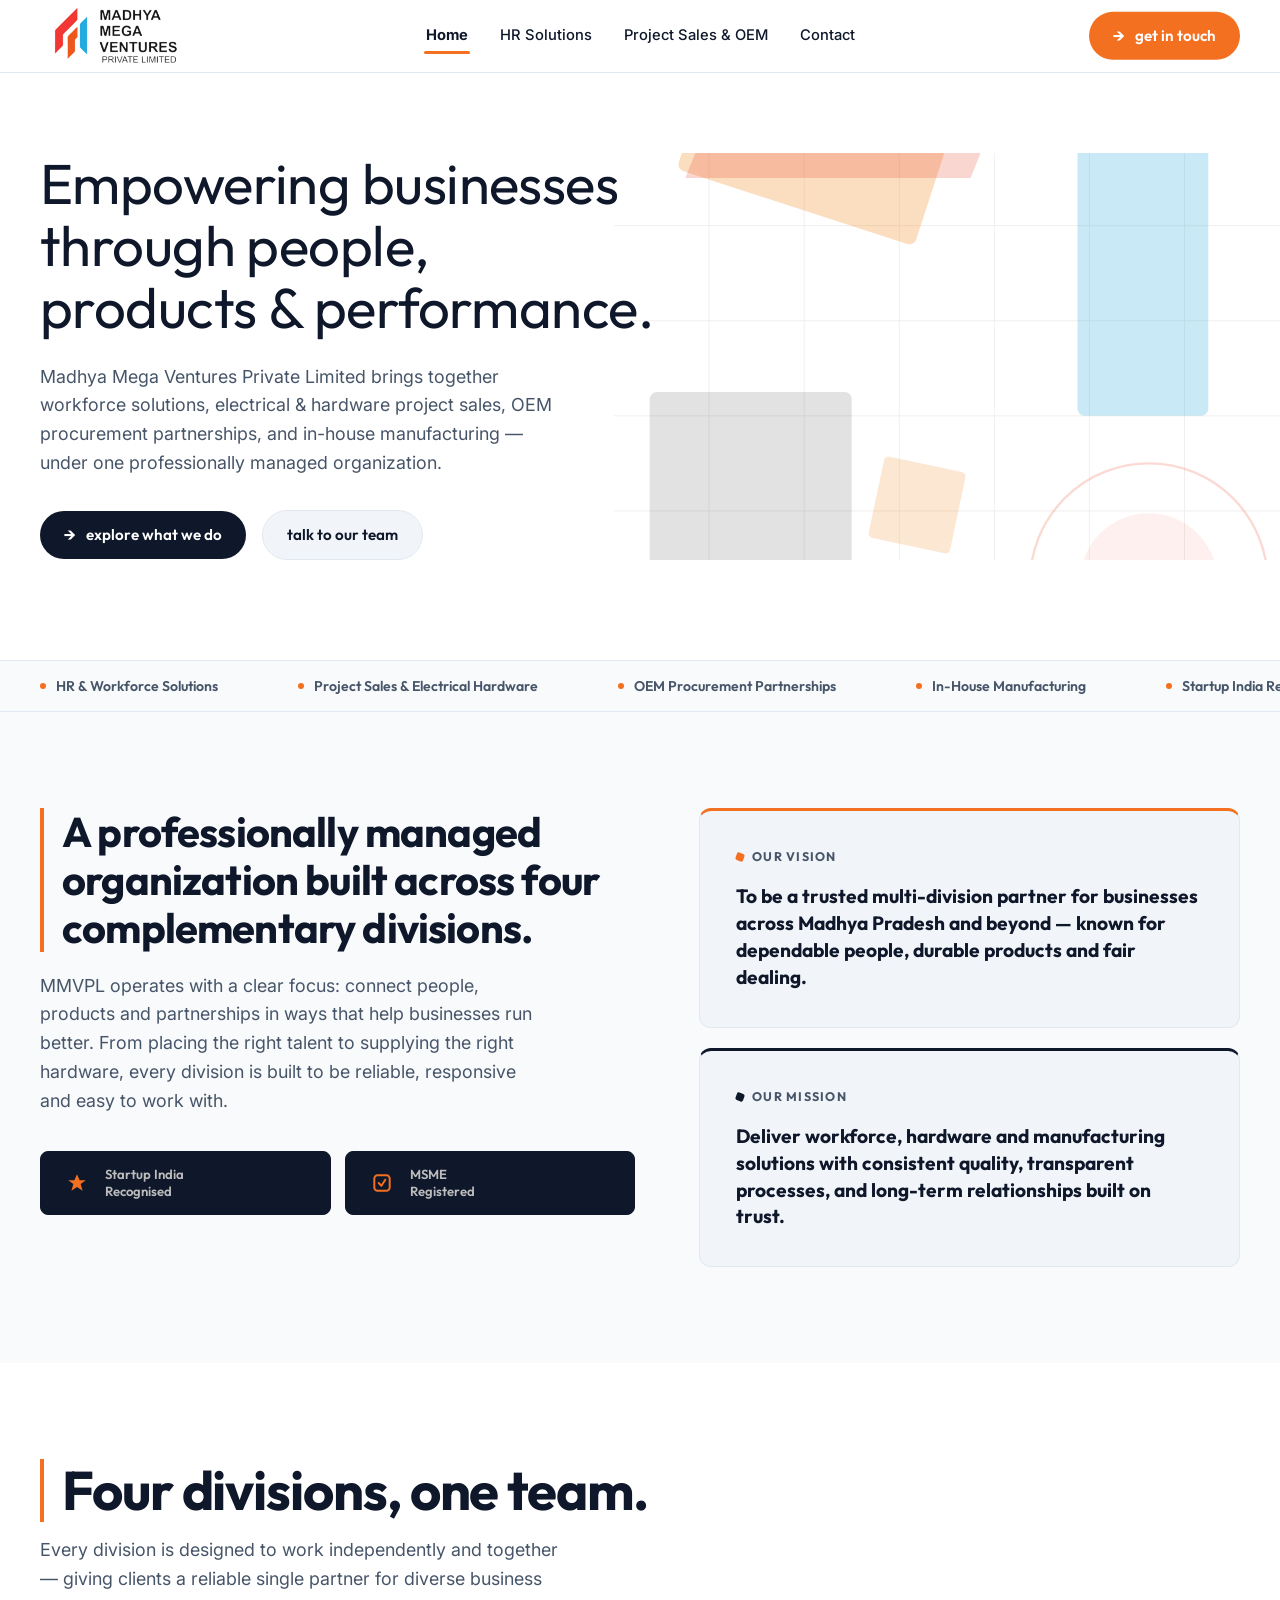
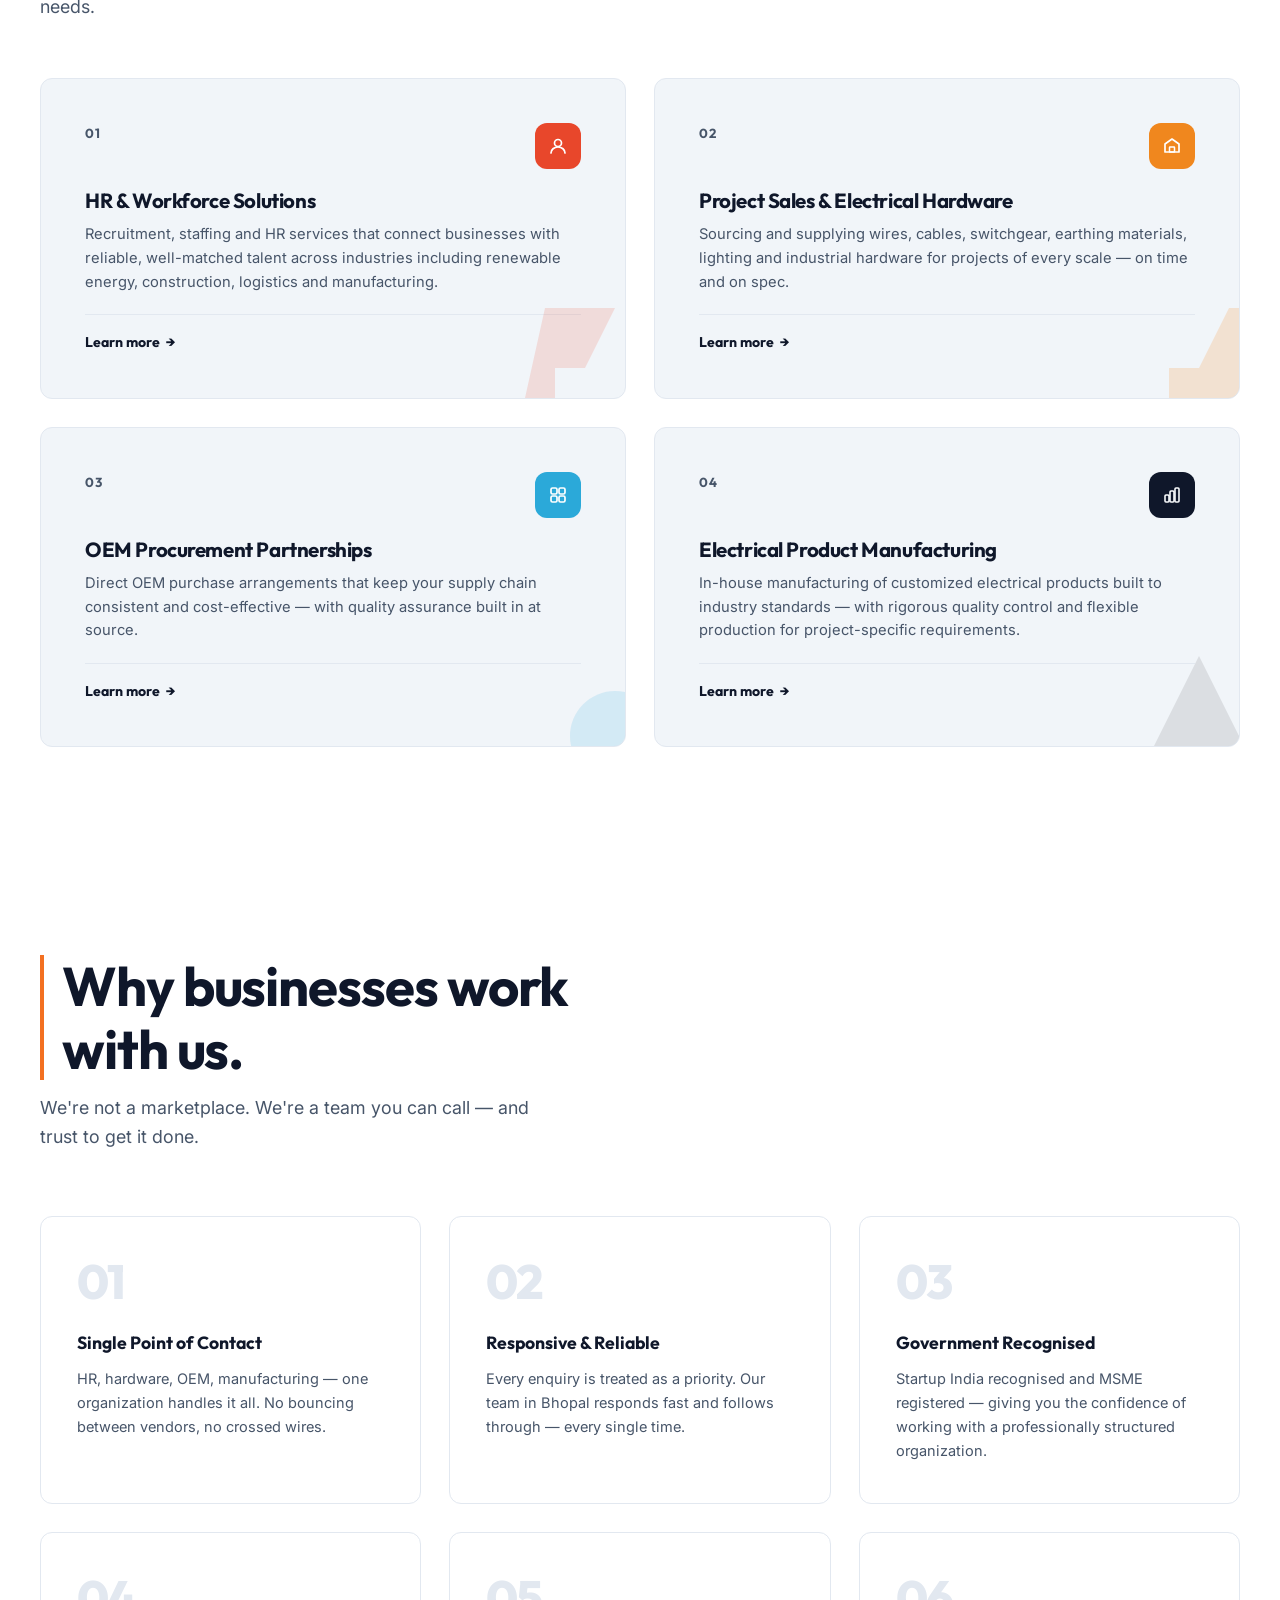
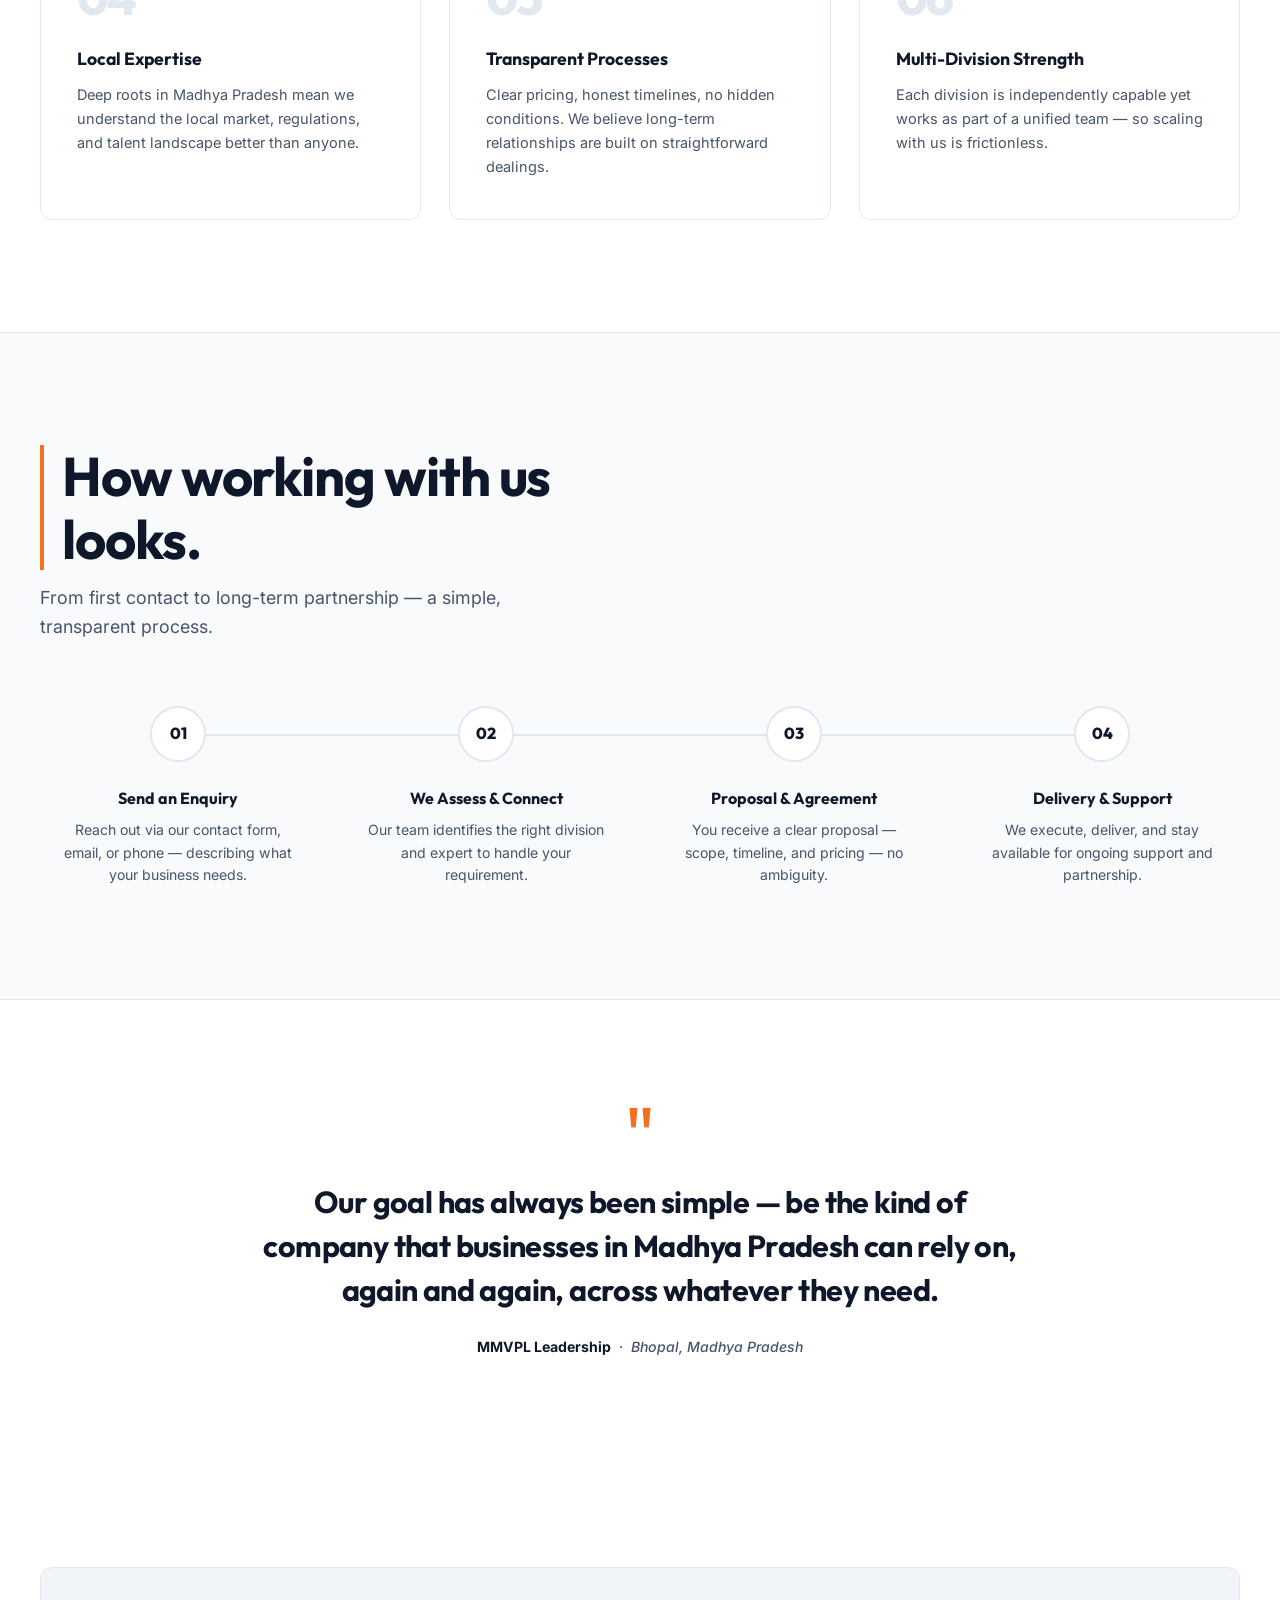
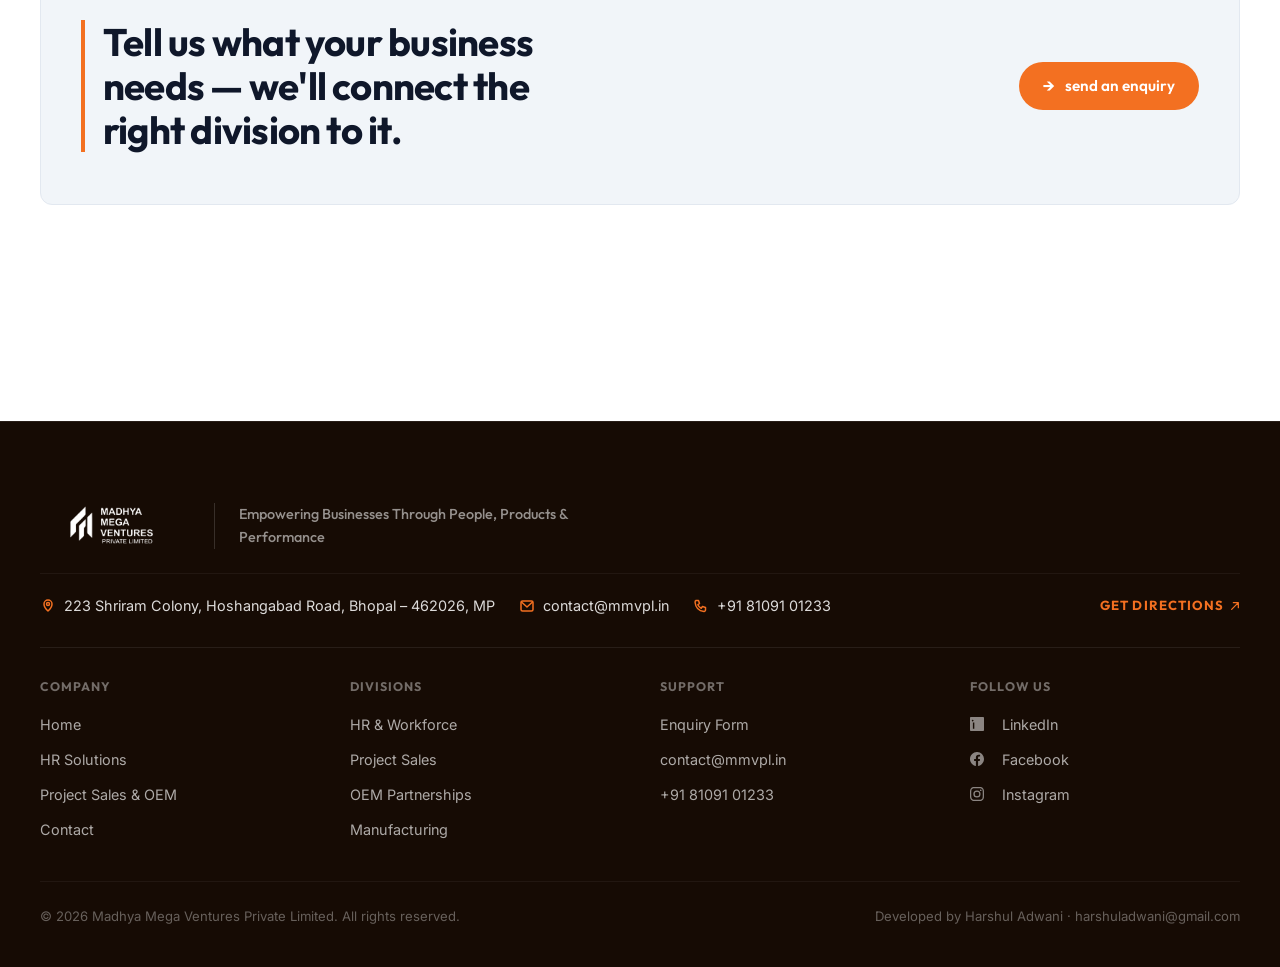
==== commit a4ee2408: "upadted the seo" ====
--- a/index.html
+++ b/index.html
@@ -607,7 +607,7 @@
       <div class="footer-bottom">
         <span>&copy; 2026 Madhya Mega Ventures Private Limited. All rights reserved.</span>
         <!-- Developer credit: email removed from public HTML for privacy -->
-        <span>Developed by Harshul Adwani</span>
+        <span>Developed by <span class="developer-credit">Harshul Adwani</span> &middot;<a href="mailto:harshuladwani@gmail.com" class="footer-dev-email"> harshuladwani@gmail.com</a></span>
       </div>
     </div>
   </footer>
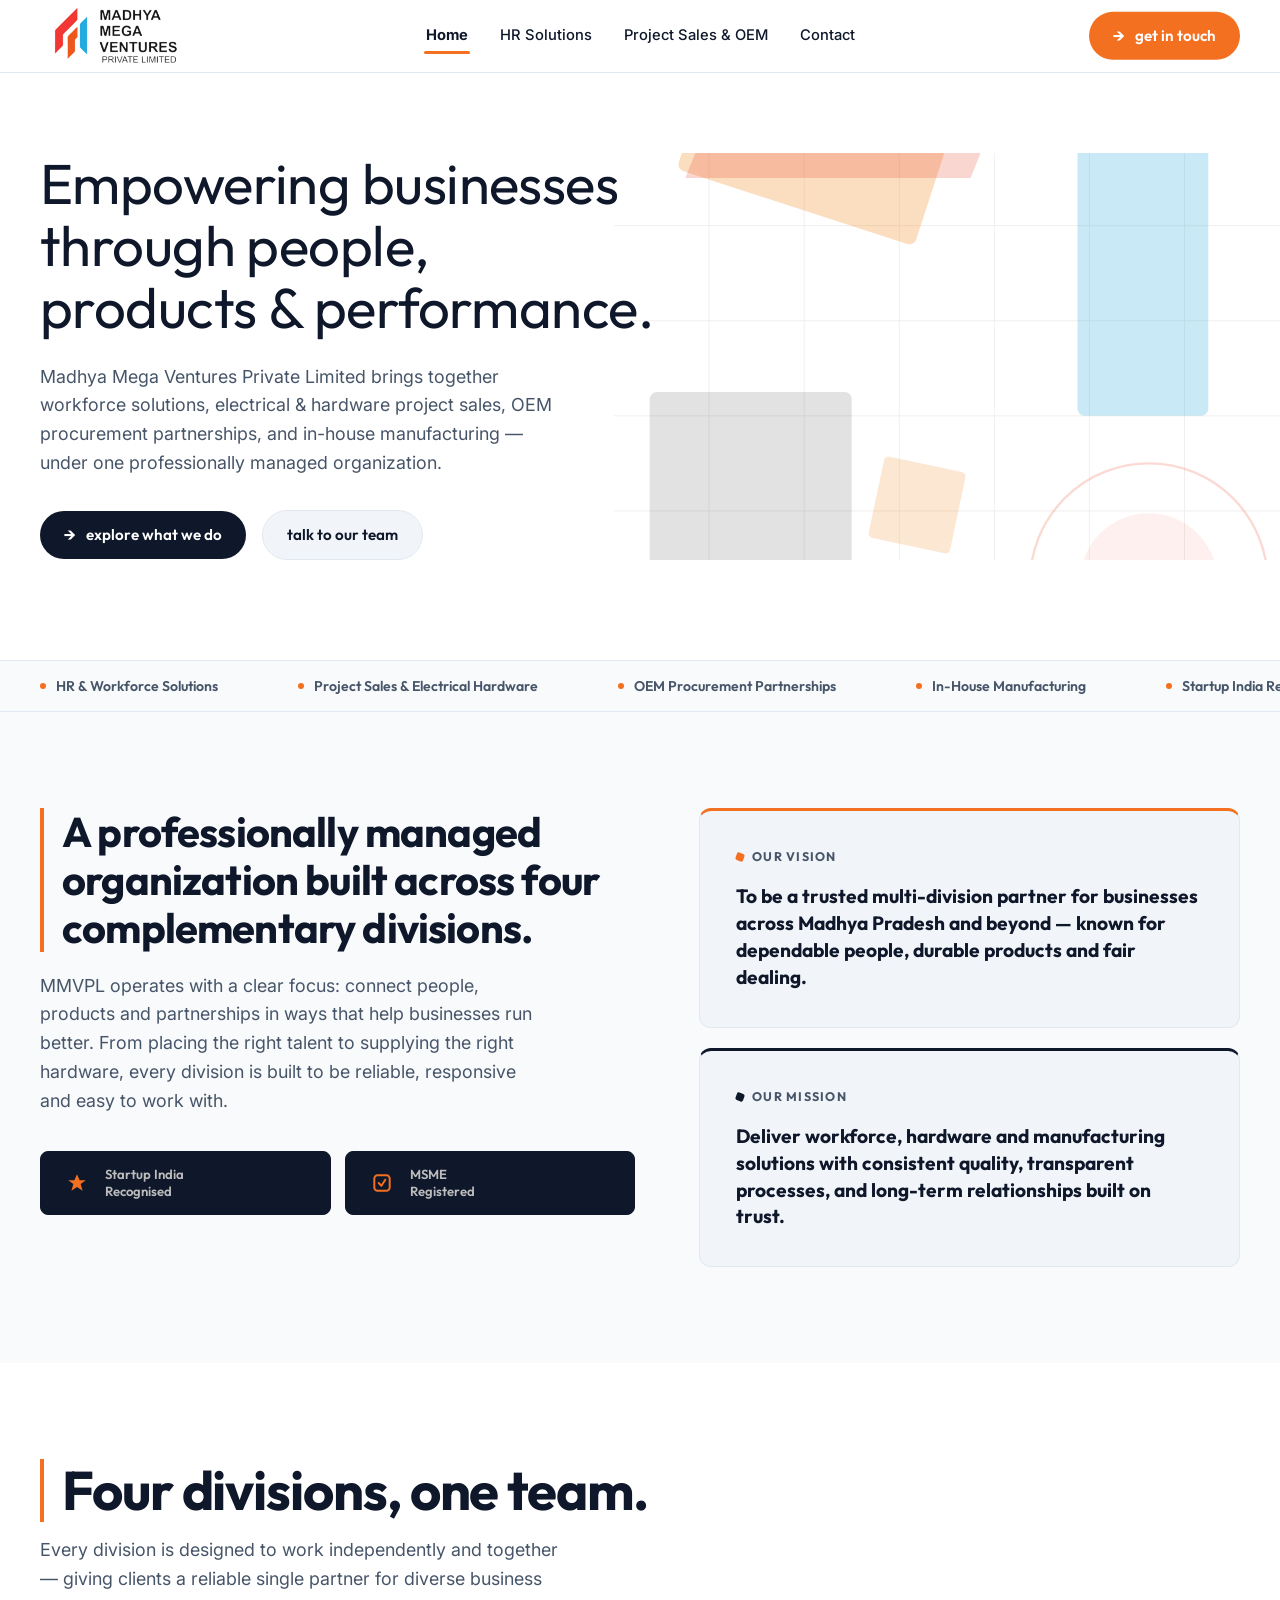
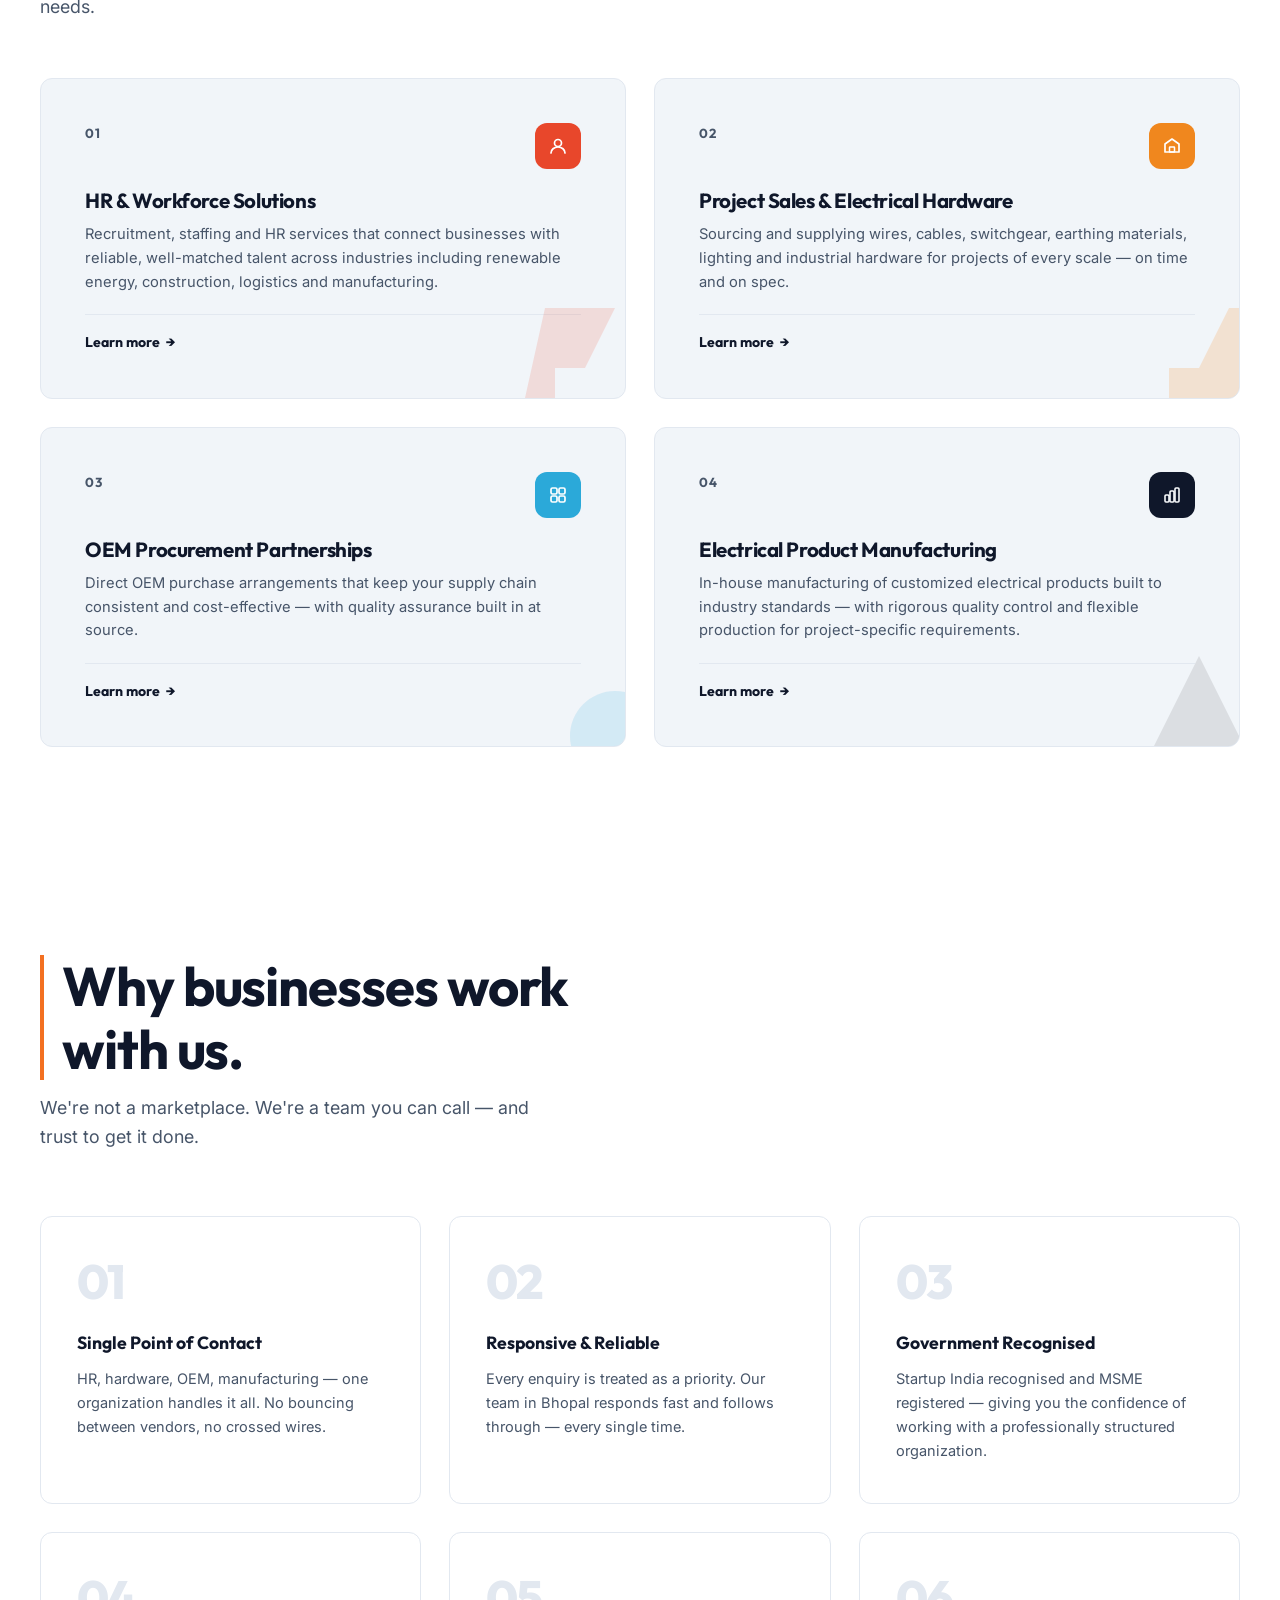
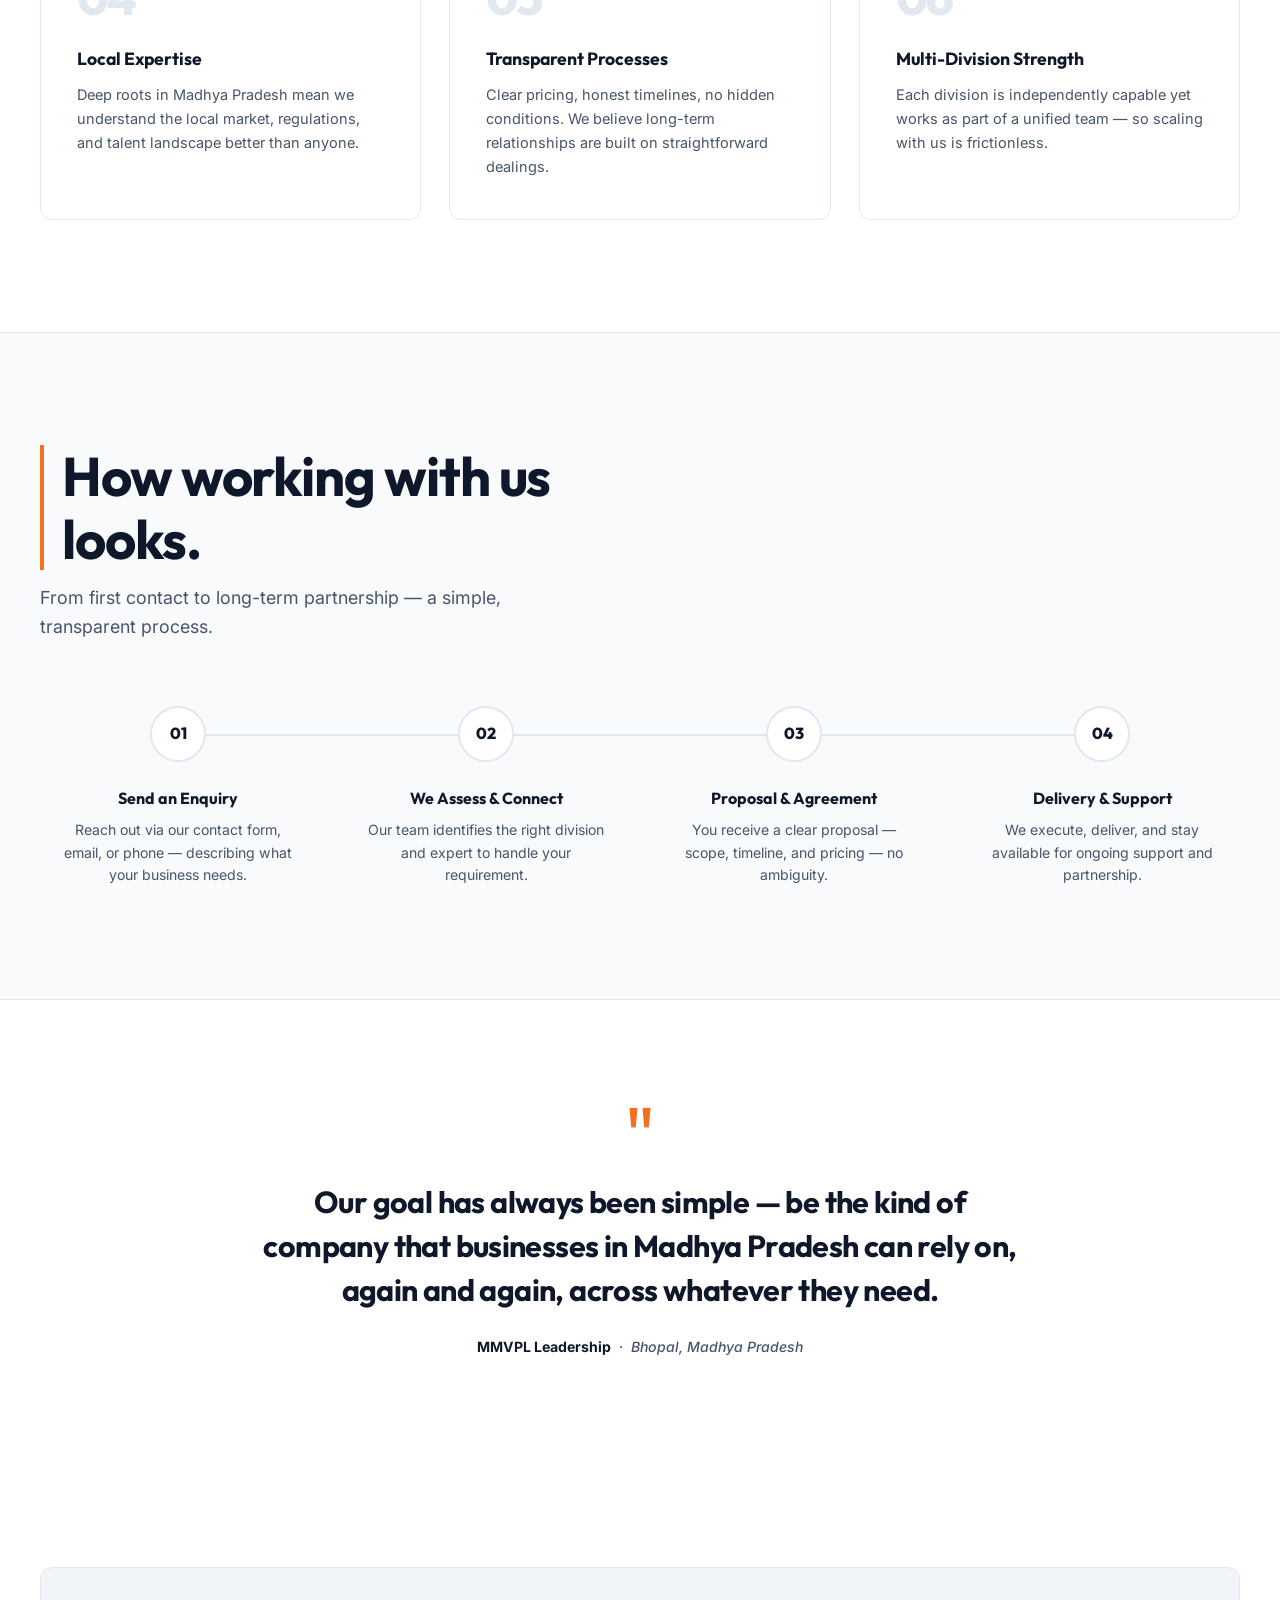
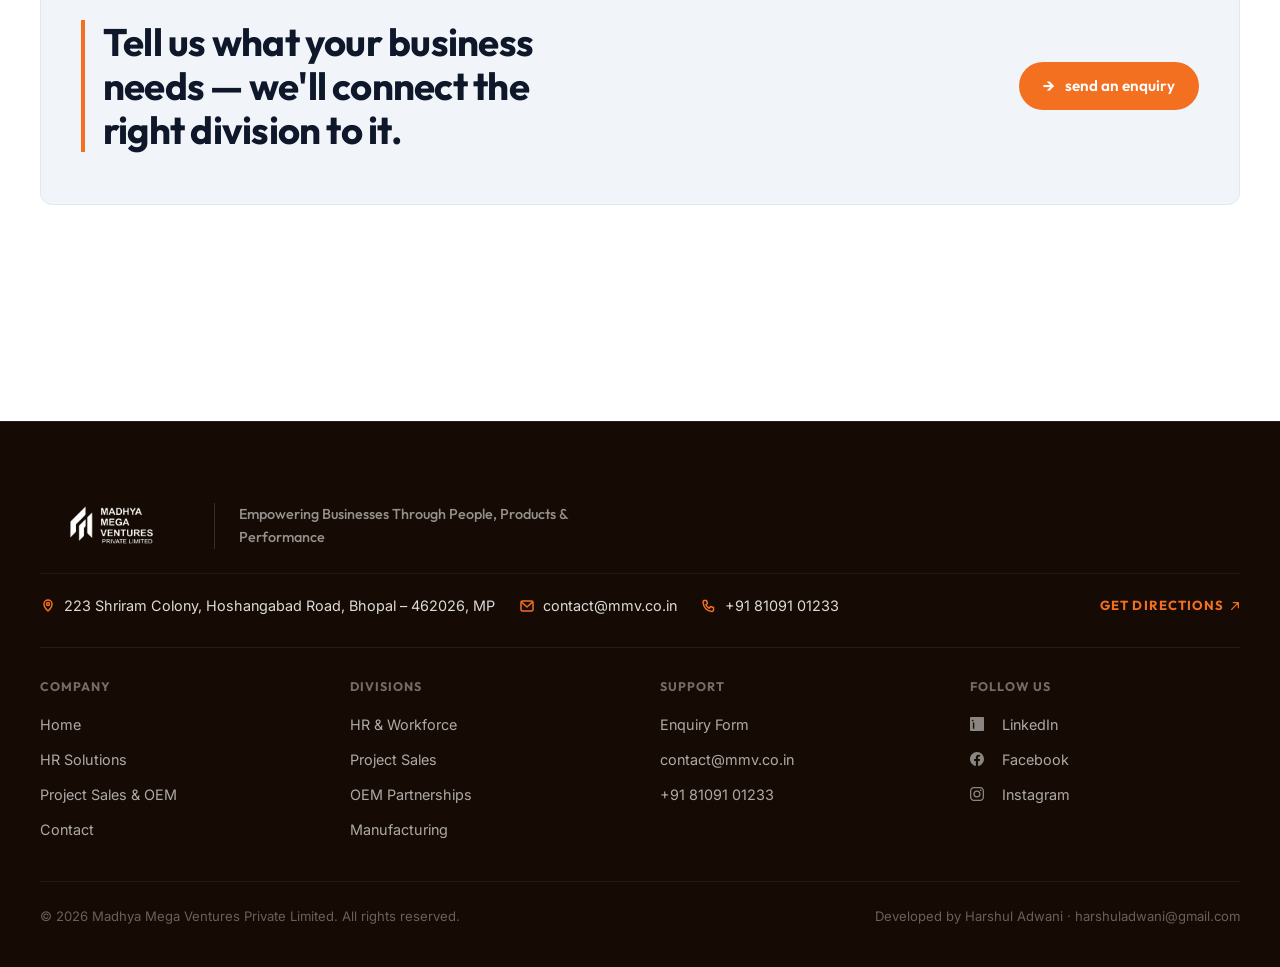
==== commit 5ee5fccb: "fixed bugs" ====
--- a/index.html
+++ b/index.html
@@ -46,7 +46,6 @@
   <link rel="icon" type="image/png" sizes="32x32" href="images/favicon.png" />
   <link rel="icon" type="image/png" sizes="16x16" href="images/favicon.png" />
   <link rel="apple-touch-icon" sizes="180x180" href="images/apple-touch-icon.png" />
-  <link rel="manifest" href="site.webmanifest" />
   <meta name="theme-color" content="#F0871E" />
 
   <!-- ============================================================
@@ -94,7 +93,7 @@
             }
           }
         ],
-        "email": "contact@mmvpl.in",
+        "email": "contact@mmv.co.in",
         "telephone": "+91-8109101233",
         "openingHours": "Mo-Sa 09:00-18:00",
         "areaServed": {
@@ -536,7 +535,7 @@
           </div>
           <div class="footer-contact-item">
             <svg viewBox="0 0 16 16" fill="none" stroke="currentColor" stroke-width="1.5" stroke-linecap="round" stroke-linejoin="round" aria-hidden="true"><rect x="2" y="3" width="12" height="10" rx="1.5"/><path d="M2.5 4L8 9L13.5 4"/></svg>
-            <a href="mailto:contact@mmvpl.in">contact@mmvpl.in</a>
+            <a href="mailto:contact@mmv.co.in">contact@mmv.co.in</a>
           </div>
           <div class="footer-contact-item">
             <svg viewBox="0 0 16 16" fill="none" stroke="currentColor" stroke-width="1.5" stroke-linecap="round" stroke-linejoin="round" aria-hidden="true"><path d="M3 2.5L5.5 2.5L6.5 5.5L4.8 6.8C5.5 8.4 6.6 9.5 8.2 10.2L9.5 8.5L12.5 9.5V12C12.5 12.8 11.8 13.5 11 13.4C6 12.9 2.6 9.5 2.1 4.5C2 3.7 2.2 2.9 3 2.5Z"/></svg>
@@ -574,7 +573,7 @@
           <h4>Support</h4>
           <ul role="list">
             <li><a href="contact.html">Enquiry Form</a></li>
-            <li><a href="mailto:contact@mmvpl.in">contact@mmvpl.in</a></li>
+            <li><a href="mailto:contact@mmv.co.in">contact@mmv.co.in</a></li>
             <li><a href="tel:+918109101233">+91 81091 01233</a></li>
           </ul>
         </div>
@@ -606,7 +605,6 @@
 
       <div class="footer-bottom">
         <span>&copy; 2026 Madhya Mega Ventures Private Limited. All rights reserved.</span>
-        <!-- Developer credit: email removed from public HTML for privacy -->
         <span>Developed by <span class="developer-credit">Harshul Adwani</span> &middot;<a href="mailto:harshuladwani@gmail.com" class="footer-dev-email"> harshuladwani@gmail.com</a></span>
       </div>
     </div>
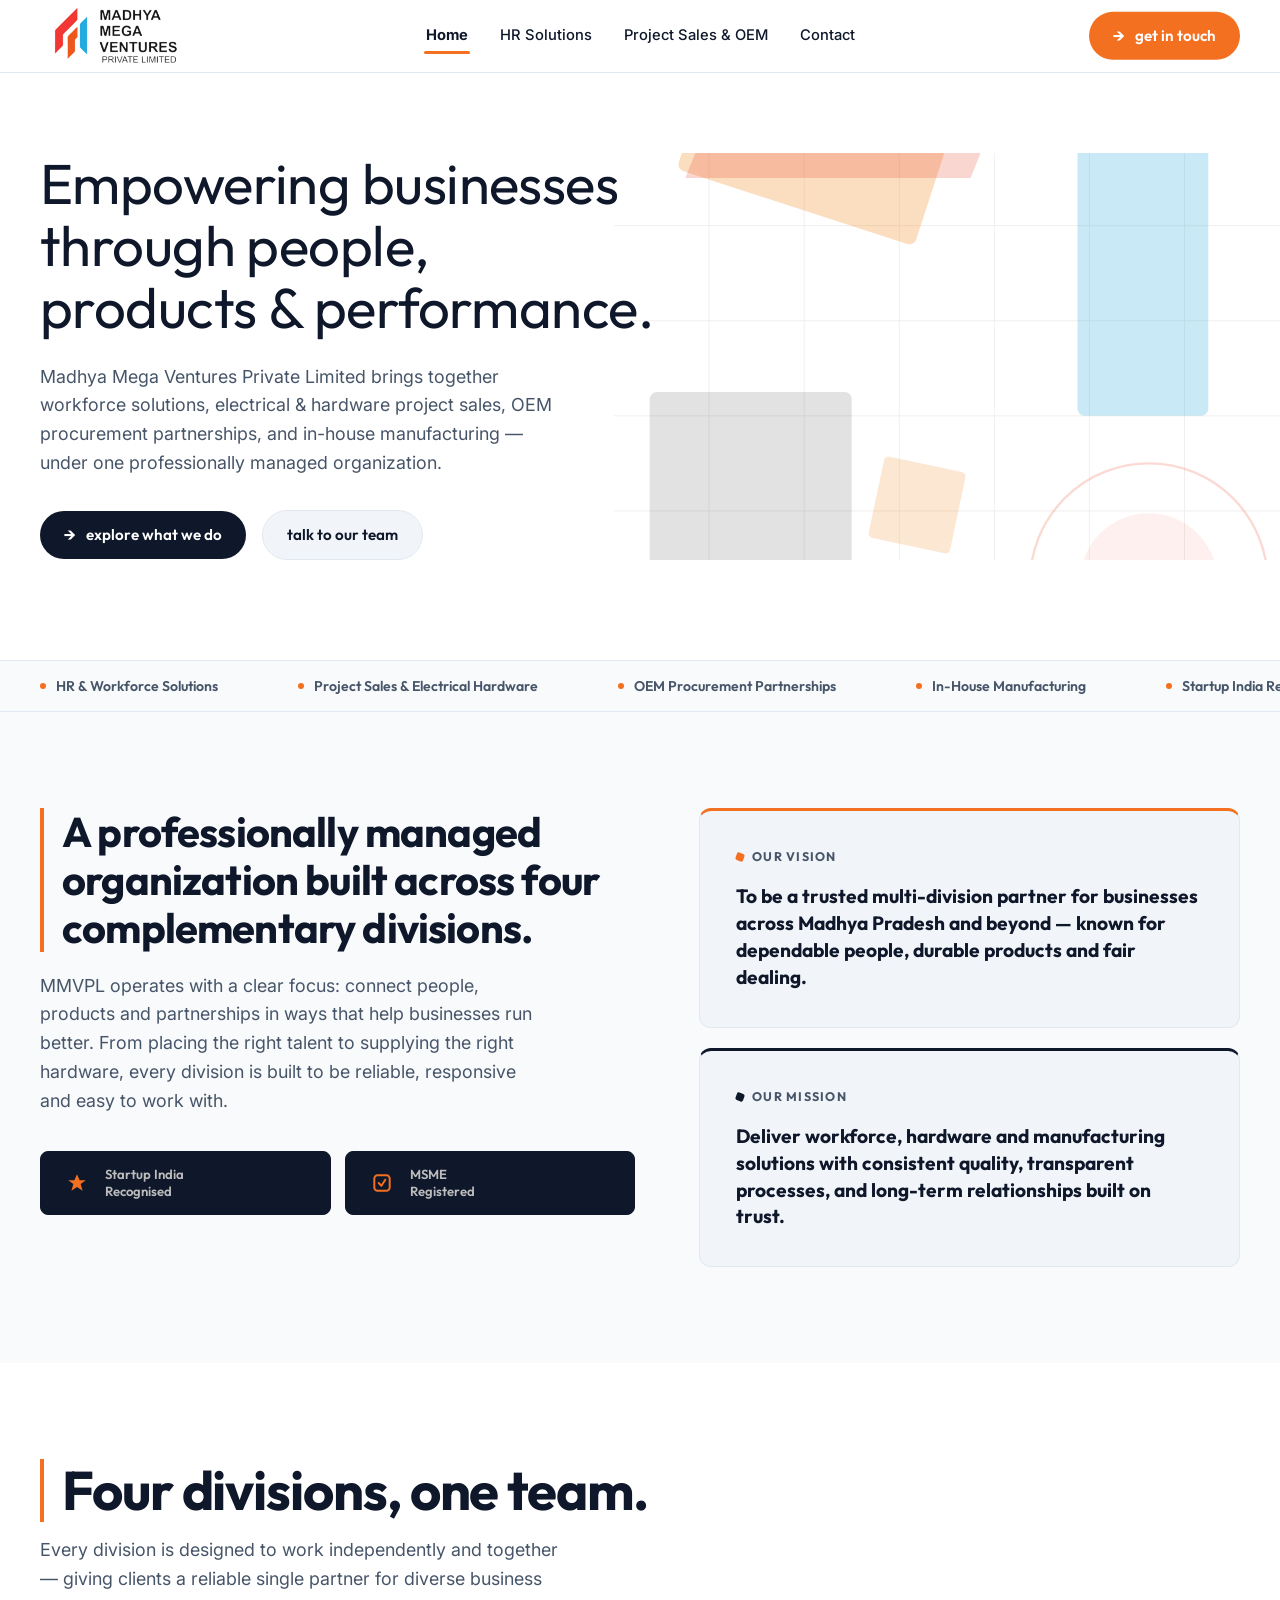
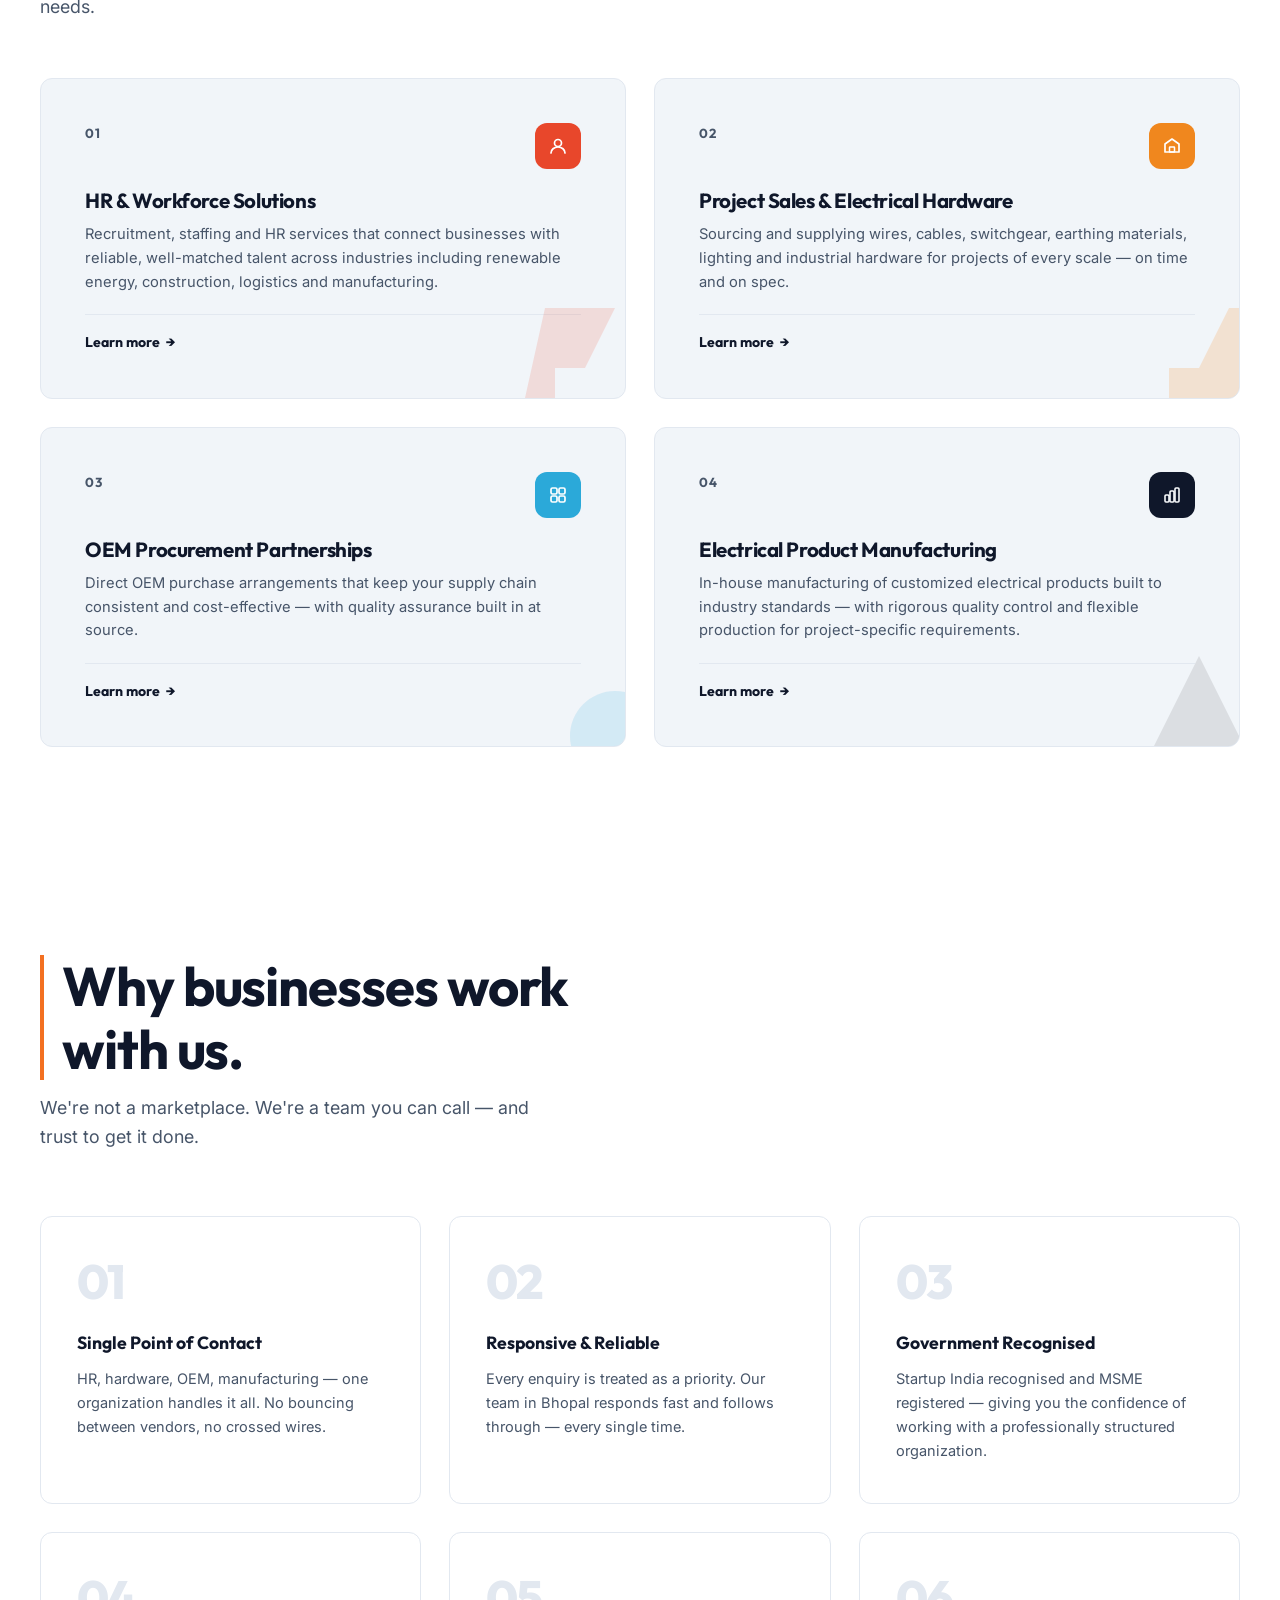
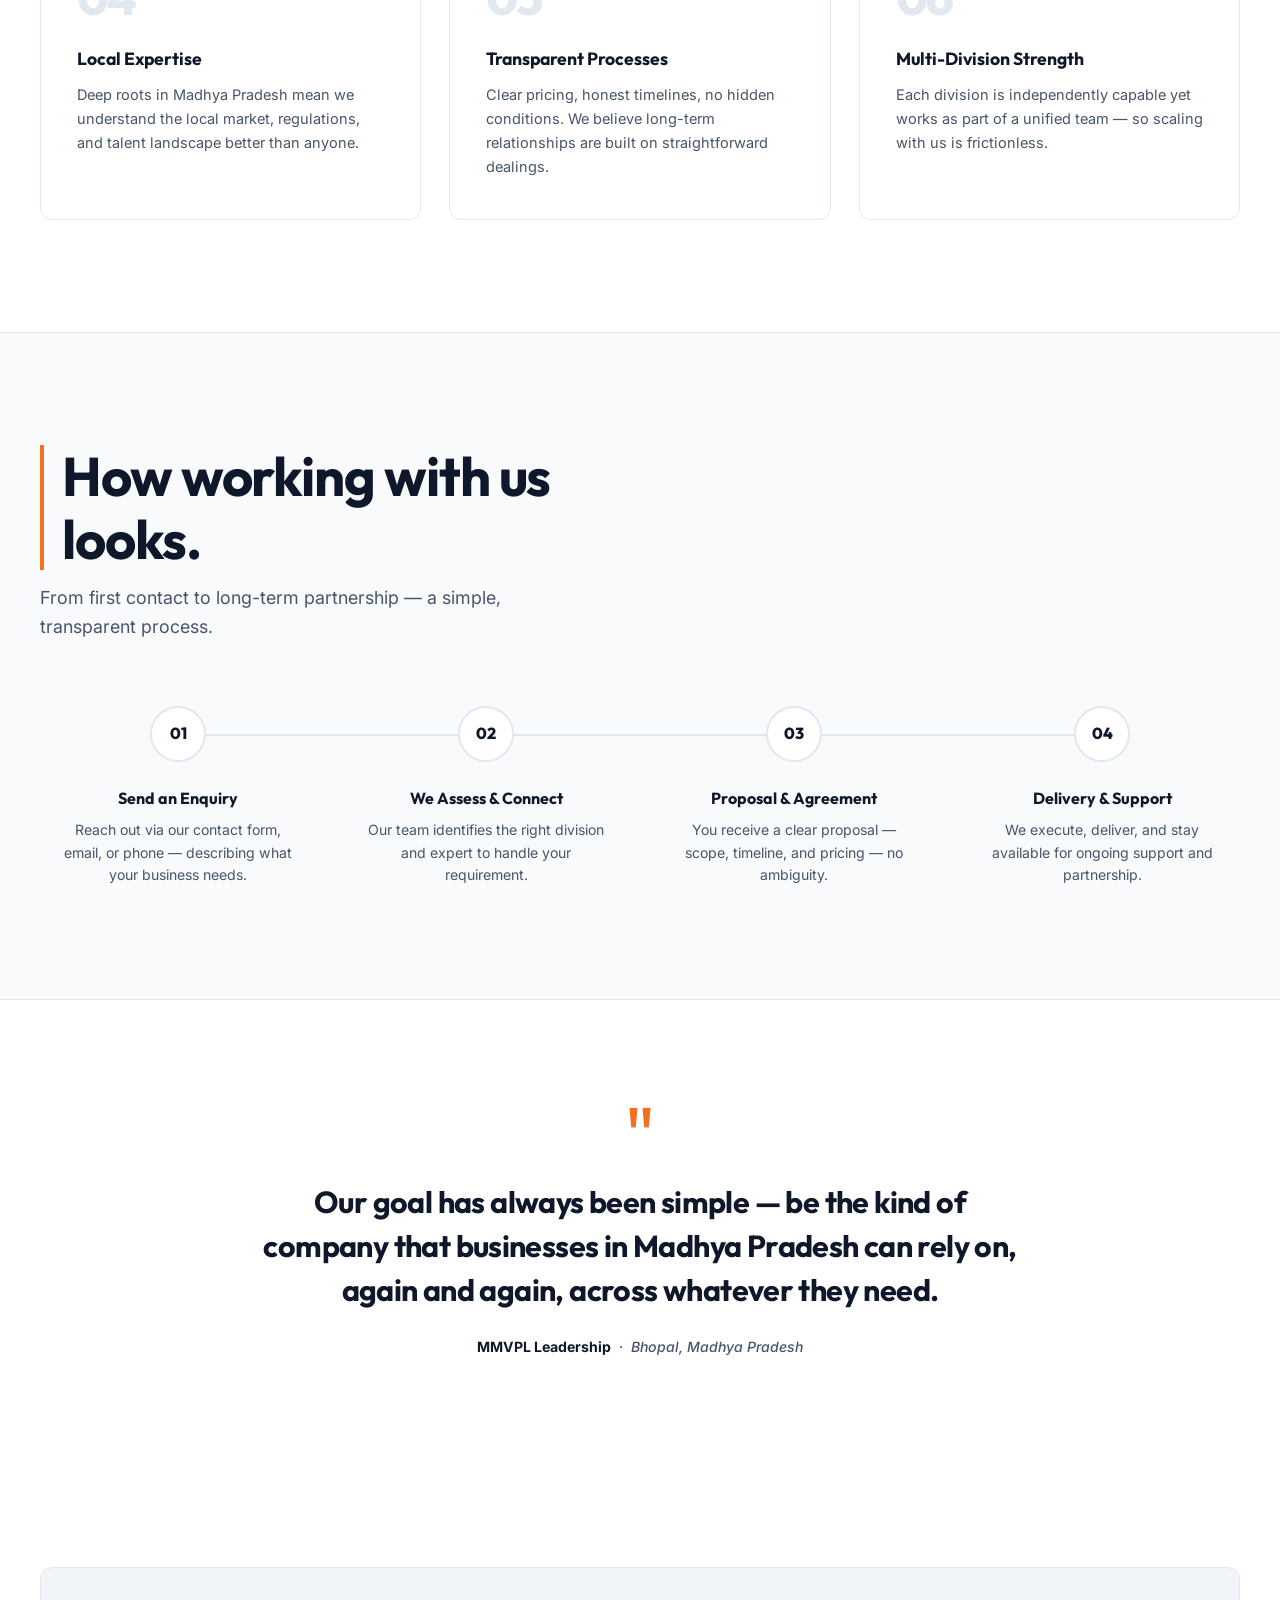
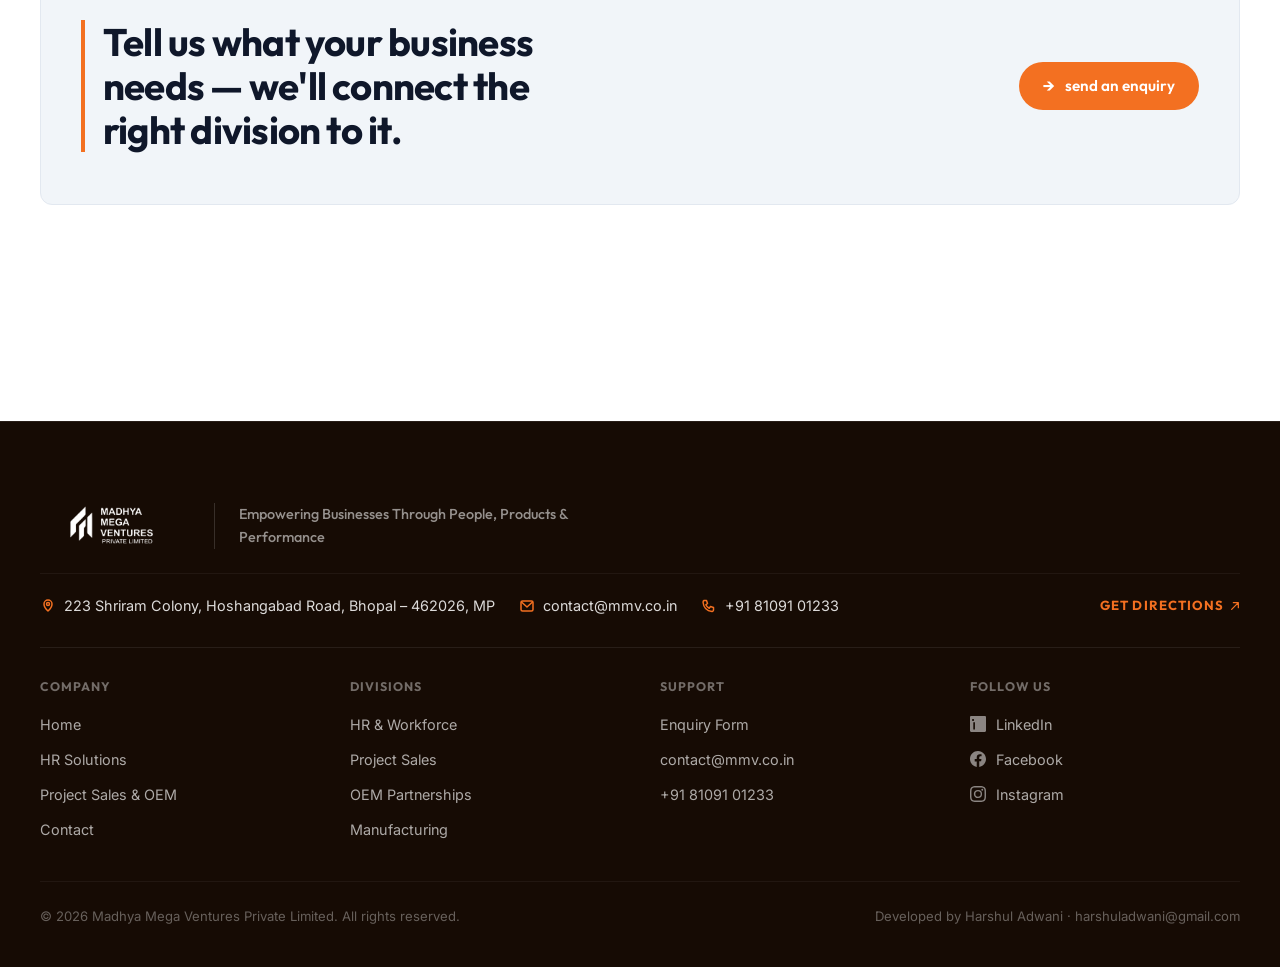
==== commit d6cb8d70: "idk" ====
--- a/index.html
+++ b/index.html
@@ -16,17 +16,17 @@
   <meta name="geo.placename" content="Bhopal" />
 
   <!-- Canonical — prevents duplicate-content penalty -->
-  <link rel="canonical" href="https://www.mmvpl.in/" />
+  <link rel="canonical" href="https://mmv.co.in/" />
 
   <!-- ============================================================
        OPEN GRAPH (Facebook, WhatsApp, LinkedIn preview)
   ============================================================ -->
   <meta property="og:type" content="website" />
   <meta property="og:site_name" content="Madhya Mega Ventures Pvt Ltd" />
-  <meta property="og:url" content="https://www.mmvpl.in/" />
+  <meta property="og:url" content="https://mmv.co.in/" />
   <meta property="og:title" content="MMVPL — HR, Electrical Project Sales &amp; OEM | Bhopal, MP" />
   <meta property="og:description" content="Startup India recognized &amp; MSME registered company in Bhopal. HR &amp; workforce solutions, electrical hardware project sales, OEM procurement partnerships, and in-house manufacturing." />
-  <meta property="og:image" content="https://www.mmvpl.in/images/og-image.jpg" />
+  <meta property="og:image" content="https://mmv.co.in/images/og-image.jpg" />
   <meta property="og:image:width" content="1200" />
   <meta property="og:image:height" content="630" />
   <meta property="og:image:alt" content="Madhya Mega Ventures Private Limited — Bhopal" />
@@ -38,7 +38,7 @@
   <meta name="twitter:card" content="summary_large_image" />
   <meta name="twitter:title" content="MMVPL — HR, Electrical Project Sales &amp; OEM | Bhopal, MP" />
   <meta name="twitter:description" content="Startup India recognized &amp; MSME registered. HR solutions, electrical hardware, OEM procurement &amp; manufacturing — all under one roof in Bhopal." />
-  <meta name="twitter:image" content="https://www.mmvpl.in/images/og-image.jpg" />
+  <meta name="twitter:image" content="https://mmv.co.in/images/og-image.jpg" />
 
   <!-- ============================================================
        FAVICON
@@ -58,17 +58,17 @@
     "@graph": [
       {
         "@type": ["LocalBusiness", "Organization"],
-        "@id": "https://www.mmvpl.in/#organization",
+        "@id": "https://mmv.co.in/#organization",
         "name": "Madhya Mega Ventures Private Limited",
         "alternateName": "MMVPL",
-        "url": "https://www.mmvpl.in/",
+        "url": "https://mmv.co.in/",
         "logo": {
           "@type": "ImageObject",
-          "url": "https://www.mmvpl.in/images/logo-full.png",
+          "url": "https://mmv.co.in/images/logo-full.png",
           "width": 360,
           "height": 96
         },
-        "image": "https://www.mmvpl.in/images/og-image.jpg",
+        "image": "https://mmv.co.in/images/og-image.jpg",
         "description": "Startup India recognized and MSME registered company in Bhopal, Madhya Pradesh providing HR & workforce solutions, electrical hardware project sales, OEM procurement partnerships, and in-house manufacturing of electrical products.",
         "foundingDate": "2022",
         "address": {
@@ -146,20 +146,20 @@
       },
       {
         "@type": "WebSite",
-        "@id": "https://www.mmvpl.in/#website",
-        "url": "https://www.mmvpl.in/",
+        "@id": "https://mmv.co.in/#website",
+        "url": "https://mmv.co.in/",
         "name": "Madhya Mega Ventures Private Limited",
         "publisher": {
-          "@id": "https://www.mmvpl.in/#organization"
+          "@id": "https://mmv.co.in/#organization"
         }
       },
       {
         "@type": "WebPage",
-        "@id": "https://www.mmvpl.in/#webpage",
-        "url": "https://www.mmvpl.in/",
+        "@id": "https://mmv.co.in/#webpage",
+        "url": "https://mmv.co.in/",
         "name": "MMVPL — HR, Electrical Project Sales & OEM | Bhopal, MP",
-        "isPartOf": { "@id": "https://www.mmvpl.in/#website" },
-        "about": { "@id": "https://www.mmvpl.in/#organization" },
+        "isPartOf": { "@id": "https://mmv.co.in/#website" },
+        "about": { "@id": "https://mmv.co.in/#organization" },
         "description": "Madhya Mega Ventures Private Limited — Startup India recognized and MSME registered multi-division company in Bhopal offering HR solutions, electrical hardware supply, OEM procurement, and manufacturing.",
         "breadcrumb": {
           "@type": "BreadcrumbList",
@@ -168,7 +168,7 @@
               "@type": "ListItem",
               "position": 1,
               "name": "Home",
-              "item": "https://www.mmvpl.in/"
+              "item": "https://mmv.co.in/"
             }
           ]
         }
@@ -245,7 +245,7 @@
           </div>
         </div>
         <div class="hero-visual" aria-hidden="true">
-          <svg class="hero-geo" viewBox="0 0 560 700" fill="none" xmlns="http://www.w3.org/2000/svg" preserveAspectRatio="xMidYMid slice" style="mix-blend-mode:multiply;" role="presentation">
+          <svg class="hero-geo" viewBox="0 0 560 700" fill="none" xmlns="http://www.w3.org/2000/svg" preserveAspectRatio="xMidYMid slice" role="presentation">
             <g stroke="#C8C2B8" stroke-width="0.7" opacity="0.3">
               <line x1="0" y1="80"  x2="560" y2="80"/><line x1="0" y1="160" x2="560" y2="160"/>
               <line x1="0" y1="240" x2="560" y2="240"/><line x1="0" y1="320" x2="560" y2="320"/>
@@ -337,7 +337,7 @@
       <div class="container">
         <div class="section-head reveal">
           <h2 class="section-heading" id="divisions-heading">Four divisions, one team.</h2>
-          <p class="lede" style="margin-top:14px;">Every division is designed to work independently and together — giving clients a reliable single partner for diverse business needs.</p>
+          <p class="lede mt-14">Every division is designed to work independently and together — giving clients a reliable single partner for diverse business needs.</p>
         </div>
         <div class="div-grid">
           <article class="div-card reveal d1">
@@ -403,7 +403,7 @@
       <div class="container">
         <div class="section-head reveal">
           <h2 class="section-heading" id="pillars-heading">Why businesses work with us.</h2>
-          <p class="lede" style="margin-top:14px;">We're not a marketplace. We're a team you can call — and trust to get it done.</p>
+          <p class="lede mt-14">We're not a marketplace. We're a team you can call — and trust to get it done.</p>
         </div>
         <div class="pillars-grid">
           <div class="pillar-card reveal d1">
@@ -453,7 +453,7 @@
       <div class="container">
         <div class="section-head reveal">
           <h2 class="section-heading" id="process-heading">How working with us looks.</h2>
-          <p class="lede" style="margin-top:14px;">From first contact to long-term partnership — a simple, transparent process.</p>
+          <p class="lede mt-14">From first contact to long-term partnership — a simple, transparent process.</p>
         </div>
         <ol class="process-steps" aria-label="Our working process">
           <li class="process-step reveal d1">
@@ -502,7 +502,7 @@
       <div class="container">
         <div class="cta-band reveal">
           <div>
-            <h2 class="section-heading" id="cta-heading" style="margin-top:12px;">Tell us what your business needs — we'll connect the right division to it.</h2>
+            <h2 class="section-heading" id="cta-heading">Tell us what your business needs — we'll connect the right division to it.</h2>
           </div>
           <a href="contact.html" class="btn btn-accent">
             <span class="btn-arrow" aria-hidden="true">→</span>
@@ -521,13 +521,13 @@
     <div class="container">
       <div class="footer-top">
         <a href="index.html" class="brand" aria-label="MMVPL — go to homepage">
-          <img class="brand-mark" src="images/logo-full.png" alt="Madhya Mega Ventures Private Limited" width="150" height="42" loading="lazy" style="transform:none;height:auto;width:150px;" />
+          <img class="brand-mark" src="images/logo-full.png" alt="Madhya Mega Ventures Private Limited" width="150" height="42" loading="lazy" />
         </a>
         <div class="tagline">Empowering Businesses Through People, Products &amp; Performance</div>
       </div>
 
       <!-- Registered address in <address> for semantic SEO -->
-      <address class="footer-contact-bar" style="font-style:normal;">
+      <address class="footer-contact-bar">
         <div class="footer-contact-items">
           <div class="footer-contact-item">
             <svg viewBox="0 0 16 16" fill="none" stroke="currentColor" stroke-width="1.5" stroke-linecap="round" stroke-linejoin="round" aria-hidden="true"><path d="M12 6c0 3.5-4 7-4 7s-4-3.5-4-7a4 4 0 1 1 8 0z"/><circle cx="8" cy="6" r="1.5"/></svg>
@@ -544,7 +544,7 @@
         </div>
         <a href="https://maps.google.com/?q=223+Shriram+Colony+Hoshangabad+Road+Bhopal+462026" target="_blank" rel="noopener noreferrer" class="get-directions-btn" aria-label="Get directions to MMVPL office in Bhopal (opens Google Maps)">
           Get Directions
-          <svg viewBox="0 0 12 12" fill="none" stroke="currentColor" stroke-width="1.5" style="width:10px;height:10px;" aria-hidden="true"><path d="M2 10L10 2M10 2H4M10 2V8" stroke-linecap="round" stroke-linejoin="round"/></svg>
+          <svg viewBox="0 0 12 12" fill="none" stroke="currentColor" stroke-width="1.5" aria-hidden="true"><path d="M2 10L10 2M10 2H4M10 2V8" stroke-linecap="round" stroke-linejoin="round"/></svg>
         </a>
       </address>
 
@@ -583,19 +583,19 @@
             <!-- Update href values when real social URLs are confirmed -->
             <li>
               <a href="https://www.linkedin.com/company/mmvpl" class="social-link" target="_blank" rel="noopener noreferrer" aria-label="MMVPL on LinkedIn (opens in new tab)">
-                <svg viewBox="0 0 16 16" fill="currentColor" style="width:14px;height:14px;margin-right:8px;display:inline-block;vertical-align:middle;" aria-hidden="true"><path d="M0 1.146C0 .513.526 0 1.175 0h13.65C15.474 0 16 .513 16 1.146v13.708c0 .633-.526 1.146-1.175 1.146H1.175C.526 16 0 15.487 0 14.854V1.146zm4.943 12.248V6.169H3.3V13.39h1.643zm-1.88-8.29c.566 0 1.02-.454 1.02-1.02 0-.565-.454-1.018-1.02-1.018-.566 0-1.019.453-1.019 1.019 0 .566.453 1.02 1.019 1.02zM13.39 13.39h-1.643V10.8c0-.617-.012-1.412-.86-1.412-.86 0-.992.673-.992 1.368v2.634H8.252V6.169h1.578v.981h.022c.22-.416.757-.854 1.554-.854 1.663 0 1.97 1.095 1.97 2.518v4.576z"/></svg>
+                <svg viewBox="0 0 16 16" fill="currentColor" aria-hidden="true"><path d="M0 1.146C0 .513.526 0 1.175 0h13.65C15.474 0 16 .513 16 1.146v13.708c0 .633-.526 1.146-1.175 1.146H1.175C.526 16 0 15.487 0 14.854V1.146zm4.943 12.248V6.169H3.3V13.39h1.643zm-1.88-8.29c.566 0 1.02-.454 1.02-1.02 0-.565-.454-1.018-1.02-1.018-.566 0-1.019.453-1.019 1.019 0 .566.453 1.02 1.019 1.02zM13.39 13.39h-1.643V10.8c0-.617-.012-1.412-.86-1.412-.86 0-.992.673-.992 1.368v2.634H8.252V6.169h1.578v.981h.022c.22-.416.757-.854 1.554-.854 1.663 0 1.97 1.095 1.97 2.518v4.576z"/></svg>
                 <span>LinkedIn</span>
               </a>
             </li>
             <li>
               <a href="https://www.facebook.com/mmvpl" class="social-link" target="_blank" rel="noopener noreferrer" aria-label="MMVPL on Facebook (opens in new tab)">
-                <svg viewBox="0 0 16 16" fill="currentColor" style="width:14px;height:14px;margin-right:8px;display:inline-block;vertical-align:middle;" aria-hidden="true"><path d="M16 8.049c0-4.446-3.582-8.05-8-8.05C3.58 0-.02 3.603-.02 8.05c0 4.017 2.926 7.347 6.75 7.951v-5.625h-2.03V8.05H6.73V6.275c0-2.017 1.194-3.136 3.028-3.136.878 0 1.8.158 1.8.158v1.97h-1.009c-.993 0-1.303.621-1.303 1.258v1.51h2.218l-.354 2.326H9.25V16c3.824-.604 6.75-3.934 6.75-7.951z"/></svg>
+                <svg viewBox="0 0 16 16" fill="currentColor" aria-hidden="true"><path d="M16 8.049c0-4.446-3.582-8.05-8-8.05C3.58 0-.02 3.603-.02 8.05c0 4.017 2.926 7.347 6.75 7.951v-5.625h-2.03V8.05H6.73V6.275c0-2.017 1.194-3.136 3.028-3.136.878 0 1.8.158 1.8.158v1.97h-1.009c-.993 0-1.303.621-1.303 1.258v1.51h2.218l-.354 2.326H9.25V16c3.824-.604 6.75-3.934 6.75-7.951z"/></svg>
                 <span>Facebook</span>
               </a>
             </li>
             <li>
               <a href="https://www.instagram.com/mmvpl" class="social-link" target="_blank" rel="noopener noreferrer" aria-label="MMVPL on Instagram (opens in new tab)">
-                <svg viewBox="0 0 16 16" fill="currentColor" style="width:14px;height:14px;margin-right:8px;display:inline-block;vertical-align:middle;" aria-hidden="true"><path d="M8 0C5.829 0 5.556.01 4.703.048 3.85.088 3.269.222 2.76.42a3.917 3.917 0 0 0-1.417.923A3.917 3.917 0 0 0 .42 2.76C.222 3.268.087 3.85.048 4.7.01 5.555 0 5.827 0 8.001c0 2.172.01 2.444.048 3.297.04.852.174 1.433.372 1.942.205.526.478.972.923 1.417.444.445.89.719 1.416.923.51.198 1.09.333 1.942.372C5.555 15.99 5.827 16 8 16s2.444-.01 3.298-.048c.851-.04 1.434-.174 1.943-.372a3.916 3.916 0 0 0 1.416-.923c.445-.445.718-.891.923-1.417.197-.509.332-1.09.372-1.942C15.99 10.445 16 10.173 16 8s-.01-2.445-.048-3.299c-.04-.851-.175-1.433-.372-1.941a3.926 3.926 0 0 0-.923-1.417A3.911 3.911 0 0 0 13.24.42c-.51-.198-1.092-.333-1.943-.372C10.443.01 10.172 0 7.998 0h.003zm-.717 1.442h.718c2.136 0 2.389.007 3.232.046.78.035 1.204.166 1.486.275.373.145.64.319.92.599.28.28.453.546.598.92.11.281.24.705.275 1.485.039.843.047 1.096.047 3.231s-.008 2.389-.047 3.232c-.035.78-.166 1.203-.275 1.485a2.47 2.47 0 0 1-.599.919c-.28.28-.546.453-.92.598-.28.11-.704.24-1.485.276-.843.038-1.096.047-3.232.047s-2.39-.009-3.233-.047c-.78-.036-1.203-.166-1.485-.276a2.478 2.478 0 0 1-.92-.598 2.48 2.48 0 0 1-.6-.92c-.109-.281-.24-.705-.275-1.485-.038-.843-.046-1.096-.046-3.233 0-2.136.008-2.388.046-3.231.036-.78.166-1.204.276-1.486.145-.373.319-.64.599-.92.28-.28.546-.453.92-.598.282-.11.705-.24 1.485-.276.738-.034 1.024-.044 2.515-.045v.002zm4.988 1.328a.96.96 0 1 0 0 1.92.96.96 0 0 0 0-1.92zm-4.27 1.122a4.109 4.109 0 1 0 0 8.217 4.109 4.109 0 0 0 0-8.217zm0 1.441a2.667 2.667 0 1 1 0 5.334 2.667 2.667 0 0 1 0-5.334z"/></svg>
+                <svg viewBox="0 0 16 16" fill="currentColor" aria-hidden="true"><path d="M8 0C5.829 0 5.556.01 4.703.048 3.85.088 3.269.222 2.76.42a3.917 3.917 0 0 0-1.417.923A3.917 3.917 0 0 0 .42 2.76C.222 3.268.087 3.85.048 4.7.01 5.555 0 5.827 0 8.001c0 2.172.01 2.444.048 3.297.04.852.174 1.433.372 1.942.205.526.478.972.923 1.417.444.445.89.719 1.416.923.51.198 1.09.333 1.942.372C5.555 15.99 5.827 16 8 16s2.444-.01 3.298-.048c.851-.04 1.434-.174 1.943-.372a3.916 3.916 0 0 0 1.416-.923c.445-.445.718-.891.923-1.417.197-.509.332-1.09.372-1.942C15.99 10.445 16 10.173 16 8s-.01-2.445-.048-3.299c-.04-.851-.175-1.433-.372-1.941a3.926 3.926 0 0 0-.923-1.417A3.911 3.911 0 0 0 13.24.42c-.51-.198-1.092-.333-1.943-.372C10.443.01 10.172 0 7.998 0h.003zm-.717 1.442h.718c2.136 0 2.389.007 3.232.046.78.035 1.204.166 1.486.275.373.145.64.319.92.599.28.28.453.546.598.92.11.281.24.705.275 1.485.039.843.047 1.096.047 3.231s-.008 2.389-.047 3.232c-.035.78-.166 1.203-.275 1.485a2.47 2.47 0 0 1-.599.919c-.28.28-.546.453-.92.598-.28.11-.704.24-1.485.276-.843.038-1.096.047-3.232.047s-2.39-.009-3.233-.047c-.78-.036-1.203-.166-1.485-.276a2.478 2.478 0 0 1-.92-.598 2.48 2.48 0 0 1-.6-.92c-.109-.281-.24-.705-.275-1.485-.038-.843-.046-1.096-.046-3.233 0-2.136.008-2.388.046-3.231.036-.78.166-1.204.276-1.486.145-.373.319-.64.599-.92.28-.28.546-.453.92-.598.282-.11.705-.24 1.485-.276.738-.034 1.024-.044 2.515-.045v.002zm4.988 1.328a.96.96 0 1 0 0 1.92.96.96 0 0 0 0-1.92zm-4.27 1.122a4.109 4.109 0 1 0 0 8.217 4.109 4.109 0 0 0 0-8.217zm0 1.441a2.667 2.667 0 1 1 0 5.334 2.667 2.667 0 0 1 0-5.334z"/></svg>
                 <span>Instagram</span>
               </a>
             </li>
--- a/style.css
+++ b/style.css
@@ -131,6 +131,19 @@
   border-top: 3px solid var(--accent);
   margin-top: 0 !important;
 }
+
+/* ── Spacing utilities (replace one-off inline margin-top tweaks) ── */
+.mt-12 { margin-top: 12px; }
+.mt-14 { margin-top: 14px; }
+.mt-18 { margin-top: 18px; }
+.mt-24 { margin-top: 24px; }
+.mt-28 { margin-top: 28px; }
+
+/* Sub-heading used inside split/panel layouts (HR + Project Sales pages) */
+.split-heading { margin-top: 14px; font-size: clamp(1.9rem, 3.6vw, 2.6rem); }
+
+/* Inline flex-wrap row used for stat call-outs inside panels */
+.flex-gap-24 { display: flex; gap: 24px; flex-wrap: wrap; }
 
 p { color: var(--ink-soft); }
 
@@ -353,7 +366,7 @@
   z-index: 0;
 }
 
-.hero-geo { width: 100%; height: 100%; display: block; }
+.hero-geo { width: 100%; height: 100%; display: block; mix-blend-mode: multiply; }
 
 /* ── Hero trust badges ── */
 .hero-badges {
@@ -1057,7 +1070,7 @@
   margin-bottom: 24px;
 }
 .footer-top .brand { position: static; transform: none; color: #fff; }
-.footer-top .brand-mark { filter: brightness(0) invert(1); }
+.footer-top .brand-mark { filter: brightness(0) invert(1); transform: none; height: auto; width: 150px; }
 .footer-top .tagline {
   font-family: var(--ff-display);
   font-size: 0.9rem;
@@ -1077,6 +1090,7 @@
   padding: 20px 0;
   border-top: 1px solid rgba(255,255,255,0.05);
   font-size: 0.9rem;
+  font-style: normal;
   color: rgba(255,255,255,0.85);
 }
 .footer-contact-items { display: flex; gap: 24px; flex-wrap: wrap; align-items: center; }
@@ -1095,6 +1109,7 @@
   text-transform: uppercase;
   white-space: nowrap;
 }
+.get-directions-btn svg { width: 10px; height: 10px; }
 
 .footer-divider { border: 0; height: 1px; background: rgba(255,255,255,0.08); margin: 10px 0 32px; }
 
